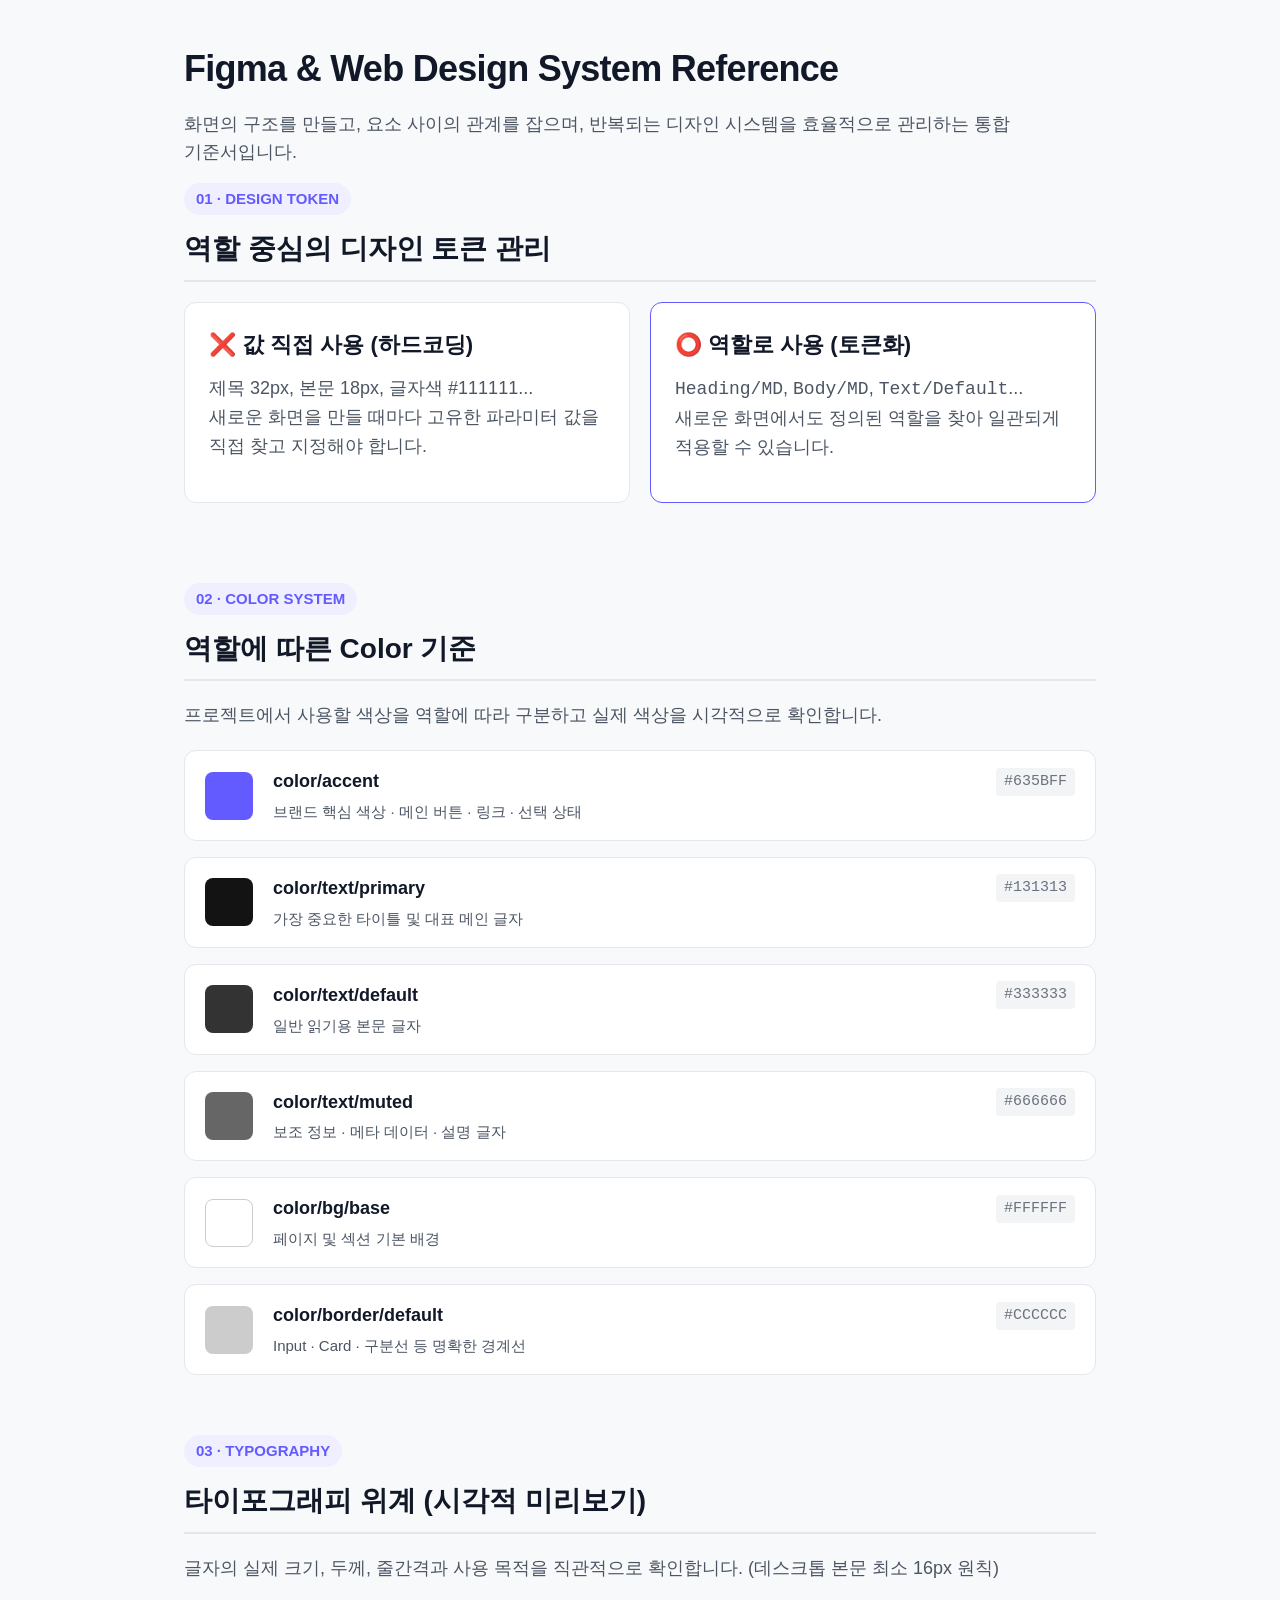
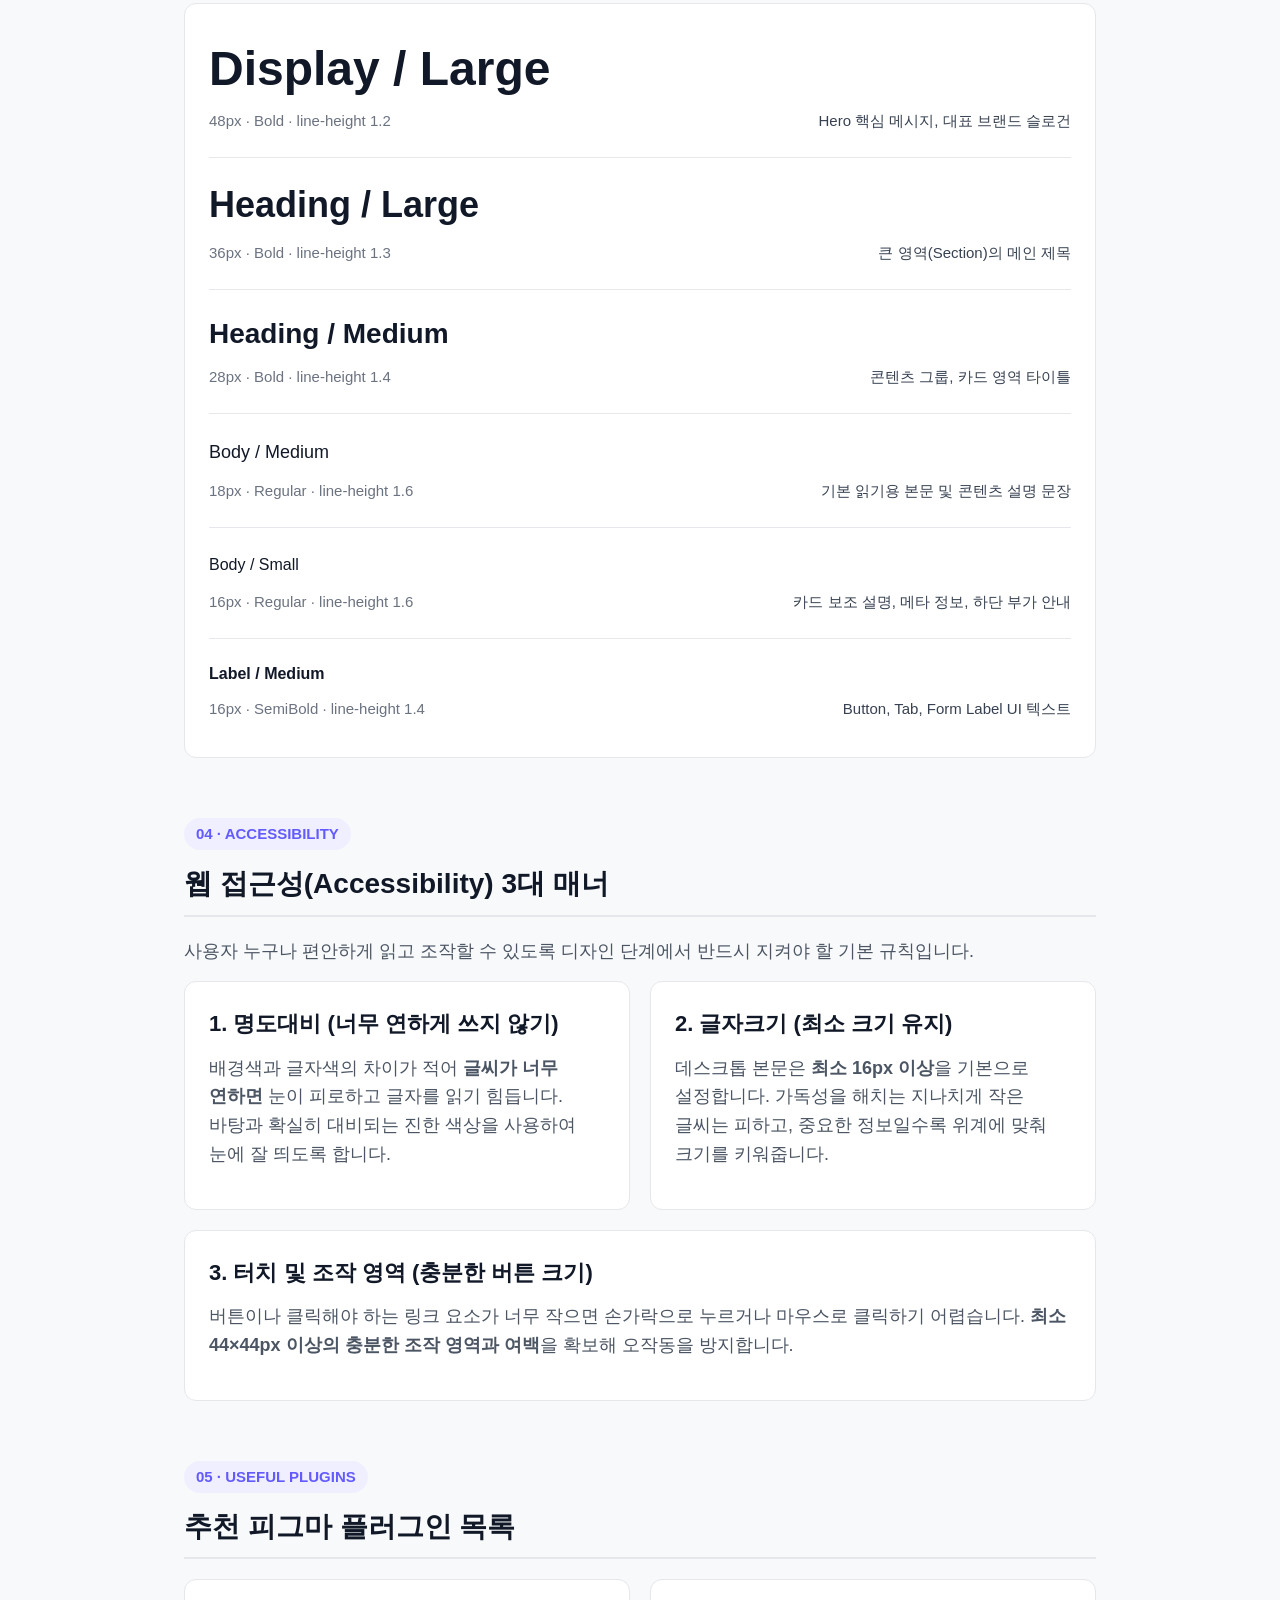
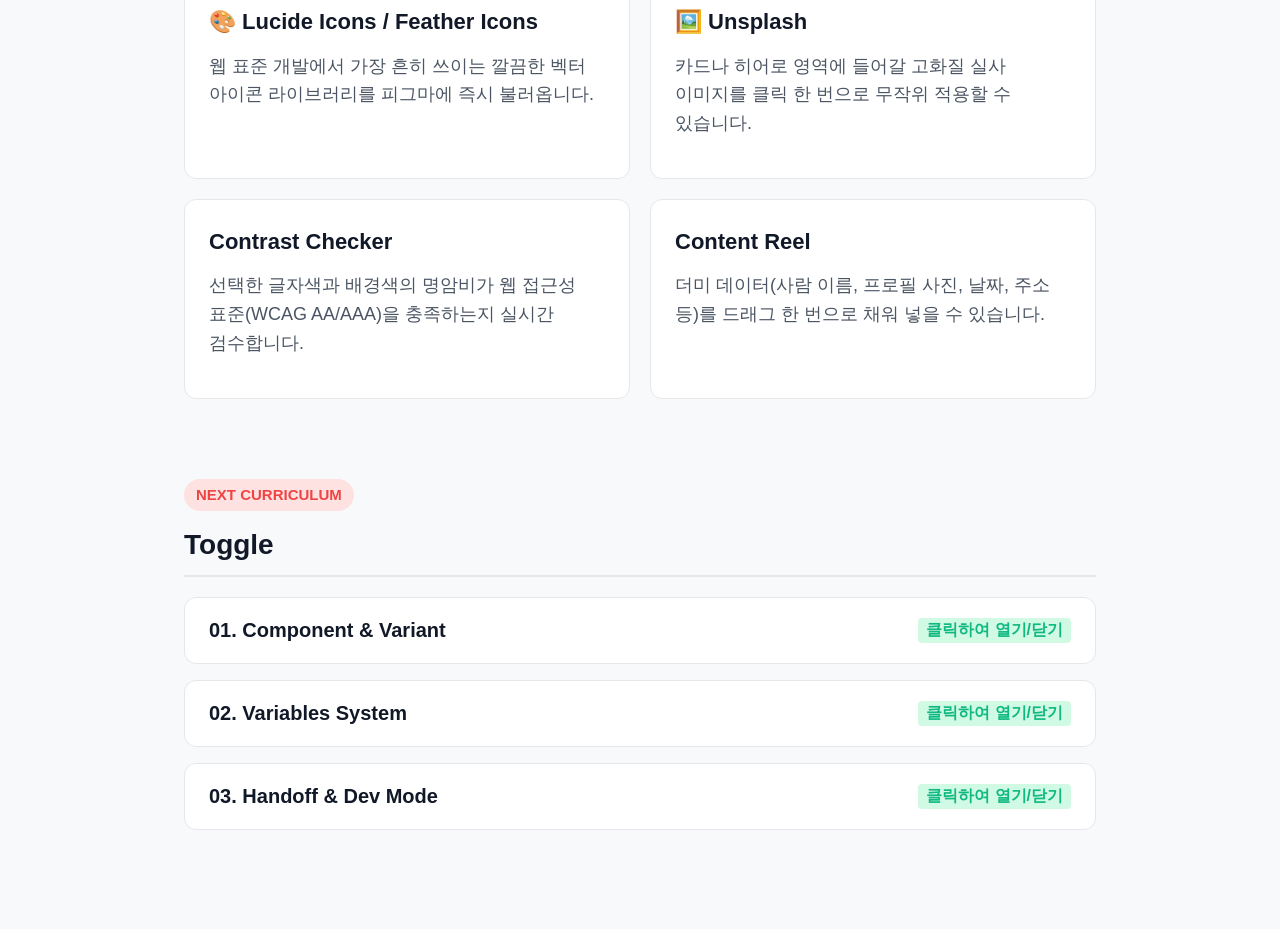
==== intro.html @ 71f7a75f "가이드 개편" ====
<!DOCTYPE html>
<html lang="ko">
<head>
    <meta charset="UTF-8">
    <meta name="viewport" content="width=device-width, initial-scale=1.0">
    <title>피그마 & 웹 레이아웃 종합 레퍼런스 가이드</title>
    <style>
        :root {
            --bg-main: #f8f9fa;
            --bg-card: #ffffff;
            --text-primary: #111827;
            --text-secondary: #4b5563;
            --accent: #635bff;
            --accent-light: #f0efff;
            --border: #e5e7eb;
            --code-bg: #1e293b;
        }

        * { box-sizing: border-box; margin: 0; padding: 0; }
        body {
            font-family: -apple-system, BlinkMacSystemFont, "Segoe UI", Roboto, "Noto Sans KR", sans-serif;
            background-color: var(--bg-main);
            color: var(--text-primary);
            line-height: 1.6;
            font-size: 18px;
        }

        .container { max-width: 960px; margin: 0 auto; padding: 40px 24px; }
        
        /* Top Navigation Link Banner */
        .quick-link-banner {
            background-color: var(--accent);
            color: #ffffff;
            padding: 20px 24px;
            border-radius: 12px;
            display: flex;
            justify-content: space-between;
            align-items: center;
            margin-bottom: 40px;
            box-shadow: 0 4px 12px rgba(99, 91, 255, 0.2);
        }
        .quick-link-banner a {
            background: #ffffff;
            color: var(--accent);
            padding: 10px 20px;
            border-radius: 8px;
            text-decoration: none;
            font-weight: 700;
            font-size: 16px;
            transition: all 0.2s;
        }
        .quick-link-banner a:hover { opacity: 0.9; transform: translateY(-1px); }

        section { margin-bottom: 60px; }
        .badge {
            display: inline-block;
            padding: 4px 12px;
            background-color: var(--accent-light);
            color: var(--accent);
            font-weight: 700;
            font-size: 15px;
            border-radius: 999px;
            margin-bottom: 12px;
        }
        h1 { font-size: 36px; margin-bottom: 12px; letter-spacing: -0.02em; }
        h2 { font-size: 28px; margin-bottom: 20px; border-bottom: 2px solid var(--border); padding-bottom: 8px; }
        h3 { font-size: 22px; margin-bottom: 12px; }
        p { color: var(--text-secondary); margin-bottom: 16px; word-break: keep-all; }

        /* Tables & Cards */
        .card { background: var(--bg-card); padding: 24px; border-radius: 12px; border: 1px solid var(--border); margin-bottom: 20px; }
        .grid-2 { display: grid; grid-template-columns: 1fr 1fr; gap:0 20px; }
        
        table { width: 100%; border-collapse: collapse; margin: 16px 0; font-size: 16px; }
        th, td { padding: 12px 16px; text-align: left; border-bottom: 1px solid var(--border); }
        th { background-color: var(--bg-main); font-weight: 700; }

        /* Hidden / Toggle Section (Accordion) */
        .hidden-section {
            background: var(--bg-card);
            border: 1px solid var(--border);
            border-radius: 12px;
            margin-bottom: 16px;
            overflow: hidden;
        }
        .toggle-btn {
            width: 100%;
            padding: 20px 24px;
            background: none;
            border: none;
            text-align: left;
            font-size: 20px;
            font-weight: 700;
            color: var(--text-primary);
            cursor: pointer;
            display: flex;
            justify-content: space-between;
            align-items: center;
        }
        .toggle-btn:hover { background-color: var(--bg-main); }
        .toggle-content {
            padding: 24px;
            border-top: 1px solid var(--border);
            display: none; /* 기본 숨김 */
        }
        .toggle-content.active { display: block; }
        .lock-icon { font-size: 16px; color: #ef4444; background: #fee2e2; padding: 2px 8px; border-radius: 4px; }
        .unlock-icon { font-size: 16px; color: #10b981; background: #d1fae5; padding: 2px 8px; border-radius: 4px; }

        /* Color Preview Style */
.color-preview-list {
    display: flex;
    flex-direction: column;
    gap: 16px;
    margin-top: 20px;
}
.color-item {
    display: flex;
    align-items: center;
    gap: 20px;
    padding: 16px 20px;
    background: #ffffff;
    border: 1px solid #e5e7eb;
    border-radius: 12px;
}
.color-chip {
    width: 48px;
    height: 48px;
    border-radius: 8px;
    flex-shrink: 0;
}
.color-info {
    flex-grow: 1;
}
.color-header {
    display: flex;
    justify-content: space-between;
    align-items: center;
    margin-bottom: 4px;
}
.color-name {
    font-size: 18px;
    font-weight: 700;
    color: #111827;
}
.color-hex {
    font-family: monospace;
    font-size: 15px;
    color: #6b7280;
    background: #f3f4f6;
    padding: 2px 8px;
    border-radius: 4px;
}
.color-desc {
    font-size: 15px;
    color: #4b5563;
}

/* Typography Preview Style (첨부 이미지 레이아웃 반영) */
.typo-preview-list {
    display: flex;
    flex-direction: column;
    margin-top: 20px;
    background: #ffffff;
    border: 1px solid #e5e7eb;
    border-radius: 12px;
    padding: 12px 24px;
}
.typo-item {
    padding: 24px 0;
    border-bottom: 1px solid #e5e7eb;
}
.typo-item:last-child {
    border-bottom: none;
}
.typo-preview-text {
    color: #111827;
    margin-bottom: 12px;
    word-break: keep-all;
}
.typo-meta {
    display: flex;
    justify-content: space-between;
    align-items: center;
    font-size: 15px;
}
.typo-spec {
    color: #6b7280;
    font-weight: 500;
}
.typo-use {
    color: #374151;
    font-weight: 500;
}

@media (max-width: 640px) {
    .typo-meta {
        flex-direction: column;
        align-items: flex-start;
        gap: 4px;
    }
}

        /* Responsive */
        @media (max-width: 768px) {
            .grid-2 { grid-template-columns: 1fr; }
            .quick-link-banner { flex-direction: column; gap: 16px; text-align: center; }
        }
    </style>
</head>
<body>

    <div class="container">
        
        <!-- TOP QUICK LINK -->
        <!-- <div class="quick-link-banner">
            <div>
                <h3 style="color: #fff; margin-bottom: 4px;">🚀 실습 따라하기 페이지로 이동</h3>
                <p style="color: #e0e7ff; margin-bottom: 0; font-size: 16px;">1440px 그리드 세팅부터 헤더/푸터 따라하기 가이드</p>
            </div>
            <a href="guide-step1.html">실습 가이드 열기 ➔</a>
        </div> -->

        <h1>Figma & Web Design System Reference</h1>
        <p>화면의 구조를 만들고, 요소 사이의 관계를 잡으며, 반복되는 디자인 시스템을 효율적으로 관리하는 통합 기준서입니다.</p>

        <!-- SECTION 01: DESIGN TOKEN -->
        <section>
            <span class="badge">01 · DESIGN TOKEN</span>
            <h2>역할 중심의 디자인 토큰 관리</h2>
            <div class="grid-2">
                <div class="card">
                    <h3>❌ 값 직접 사용 (하드코딩)</h3>
                    <p>제목 32px, 본문 18px, 글자색 #111111...<br>새로운 화면을 만들 때마다 고유한 파라미터 값을 직접 찾고 지정해야 합니다.</p>
                </div>
                <div class="card" style="border-color: var(--accent);">
                    <h3>⭕ 역할로 사용 (토큰화)</h3>
                    <p><code>Heading/MD</code>, <code>Body/MD</code>, <code>Text/Default</code>...<br>새로운 화면에서도 정의된 역할을 찾아 일관되게 적용할 수 있습니다.</p>
                </div>
            </div>
        </section>

        <!-- SECTION 02: COLOR SYSTEM -->
        <section>
            <span class="badge">02 · COLOR SYSTEM</span>
            <h2>역할에 따른 Color 기준</h2>
            <p>프로젝트에서 사용할 색상을 역할에 따라 구분하고 실제 색상을 시각적으로 확인합니다.</p>

            <div class="color-preview-list">
                <!-- Color Item 1 -->
                <div class="color-item">
                    <div class="color-chip" style="background-color: #635BFF;"></div>
                    <div class="color-info">
                        <div class="color-header">
                            <span class="color-name">color/accent</span>
                            <span class="color-hex">#635BFF</span>
                        </div>
                        <div class="color-desc">브랜드 핵심 색상 · 메인 버튼 · 링크 · 선택 상태</div>
                    </div>
                </div>

                <!-- Color Item 2 -->
                <div class="color-item">
                    <div class="color-chip" style="background-color: #131313;"></div>
                    <div class="color-info">
                        <div class="color-header">
                            <span class="color-name">color/text/primary</span>
                            <span class="color-hex">#131313</span>
                        </div>
                        <div class="color-desc">가장 중요한 타이틀 및 대표 메인 글자</div>
                    </div>
                </div>

                <!-- Color Item 3 -->
                <div class="color-item">
                    <div class="color-chip" style="background-color: #333333;"></div>
                    <div class="color-info">
                        <div class="color-header">
                            <span class="color-name">color/text/default</span>
                            <span class="color-hex">#333333</span>
                        </div>
                        <div class="color-desc">일반 읽기용 본문 글자</div>
                    </div>
                </div>

                <!-- Color Item 4 -->
                <div class="color-item">
                    <div class="color-chip" style="background-color: #666666;"></div>
                    <div class="color-info">
                        <div class="color-header">
                            <span class="color-name">color/text/muted</span>
                            <span class="color-hex">#666666</span>
                        </div>
                        <div class="color-desc">보조 정보 · 메타 데이터 · 설명 글자</div>
                    </div>
                </div>

                <!-- Color Item 5 -->
                <div class="color-item">
                    <div class="color-chip" style="background-color: #FFFFFF; border: 1px solid #CCCCCC;"></div>
                    <div class="color-info">
                        <div class="color-header">
                            <span class="color-name">color/bg/base</span>
                            <span class="color-hex">#FFFFFF</span>
                        </div>
                        <div class="color-desc">페이지 및 섹션 기본 배경</div>
                    </div>
                </div>

                <!-- Color Item 6 -->
                <div class="color-item">
                    <div class="color-chip" style="background-color: #CCCCCC;"></div>
                    <div class="color-info">
                        <div class="color-header">
                            <span class="color-name">color/border/default</span>
                            <span class="color-hex">#CCCCCC</span>
                        </div>
                        <div class="color-desc">Input · Card · 구분선 등 명확한 경계선</div>
                    </div>
                </div>
            </div>
        </section>

        <!-- SECTION 03: TYPOGRAPHY -->
        <section>
            <span class="badge">03 · TYPOGRAPHY</span>
            <h2>타이포그래피 위계 (시각적 미리보기)</h2>
            <p>글자의 실제 크기, 두께, 줄간격과 사용 목적을 직관적으로 확인합니다. (데스크톱 본문 최소 16px 원칙)</p>

            <div class="typo-preview-list">
                <!-- Typo Item 1 -->
                <div class="typo-item">
                    <div class="typo-preview-text" style="font-size: 48px; font-weight: 700; line-height: 1.2;">Display / Large</div>
                    <div class="typo-meta">
                        <span class="typo-spec">48px · Bold · line-height 1.2</span>
                        <span class="typo-use">Hero 핵심 메시지, 대표 브랜드 슬로건</span>
                    </div>
                </div>

                <!-- Typo Item 2 -->
                <div class="typo-item">
                    <div class="typo-preview-text" style="font-size: 36px; font-weight: 700; line-height: 1.3;">Heading / Large</div>
                    <div class="typo-meta">
                        <span class="typo-spec">36px · Bold · line-height 1.3</span>
                        <span class="typo-use">큰 영역(Section)의 메인 제목</span>
                    </div>
                </div>

                <!-- Typo Item 3 -->
                <div class="typo-item">
                    <div class="typo-preview-text" style="font-size: 28px; font-weight: 700; line-height: 1.4;">Heading / Medium</div>
                    <div class="typo-meta">
                        <span class="typo-spec">28px · Bold · line-height 1.4</span>
                        <span class="typo-use">콘텐츠 그룹, 카드 영역 타이틀</span>
                    </div>
                </div>

                <!-- Typo Item 4 -->
                <div class="typo-item">
                    <div class="typo-preview-text" style="font-size: 18px; font-weight: 400; line-height: 1.6;">Body / Medium</div>
                    <div class="typo-meta">
                        <span class="typo-spec">18px · Regular · line-height 1.6</span>
                        <span class="typo-use">기본 읽기용 본문 및 콘텐츠 설명 문장</span>
                    </div>
                </div>

                <!-- Typo Item 5 -->
                <div class="typo-item">
                    <div class="typo-preview-text" style="font-size: 16px; font-weight: 400; line-height: 1.6;">Body / Small</div>
                    <div class="typo-meta">
                        <span class="typo-spec">16px · Regular · line-height 1.6</span>
                        <span class="typo-use">카드 보조 설명, 메타 정보, 하단 부가 안내</span>
                    </div>
                </div>

                <!-- Typo Item 6 -->
                <div class="typo-item">
                    <div class="typo-preview-text" style="font-size: 16px; font-weight: 600; line-height: 1.4;">Label / Medium</div>
                    <div class="typo-meta">
                        <span class="typo-spec">16px · SemiBold · line-height 1.4</span>
                        <span class="typo-use">Button, Tab, Form Label UI 텍스트</span>
                    </div>
                </div>
            </div>
        </section>

        <!-- SECTION 04: ACCESSIBILITY -->
        <section>
            <span class="badge">04 · ACCESSIBILITY</span>
            <h2>웹 접근성(Accessibility) 3대 매너</h2>
            <p>사용자 누구나 편안하게 읽고 조작할 수 있도록 디자인 단계에서 반드시 지켜야 할 기본 규칙입니다.</p>
            
            <div class="grid-2">
                <div class="card">
                    <h3>1. 명도대비 (너무 연하게 쓰지 않기)</h3>
                    <p>배경색과 글자색의 차이가 적어 <strong>글씨가 너무 연하면</strong> 눈이 피로하고 글자를 읽기 힘듭니다. 바탕과 확실히 대비되는 진한 색상을 사용하여 눈에 잘 띄도록 합니다.</p>
                </div>
                <div class="card">
                    <h3>2. 글자크기 (최소 크기 유지)</h3>
                    <p>데스크톱 본문은 <strong>최소 16px 이상</strong>을 기본으로 설정합니다. 가독성을 해치는 지나치게 작은 글씨는 피하고, 중요한 정보일수록 위계에 맞춰 크기를 키워줍니다.</p>
                </div>
            </div>

            <div class="card">
                <h3>3. 터치 및 조작 영역 (충분한 버튼 크기)</h3>
                <p>버튼이나 클릭해야 하는 링크 요소가 너무 작으면 손가락으로 누르거나 마우스로 클릭하기 어렵습니다. <strong>최소 44×44px 이상의 충분한 조작 영역과 여백</strong>을 확보해 오작동을 방지합니다.</p>
            </div>
        </section>

        <!-- SECTION 05: RECOMMENDED PLUGINS -->
        <section>
            <span class="badge">05 · USEFUL PLUGINS</span>
            <h2>추천 피그마 플러그인 목록</h2>
            <div class="grid-2">
                <div class="card">
                    <h3>🎨 Lucide Icons / Feather Icons</h3>
                    <p>웹 표준 개발에서 가장 흔히 쓰이는 깔끔한 벡터 아이콘 라이브러리를 피그마에 즉시 불러옵니다.</p>
                </div>
                <div class="card">
                    <h3>🖼️ Unsplash</h3>
                    <p>카드나 히어로 영역에 들어갈 고화질 실사 이미지를 클릭 한 번으로 무작위 적용할 수 있습니다.</p>
                </div>
                <div class="card">
                    <h3>Contrast Checker</h3>
                    <p>선택한 글자색과 배경색의 명암비가 웹 접근성 표준(WCAG AA/AAA)을 충족하는지 실시간 검수합니다.</p>
                </div>
                <div class="card">
                    <h3>Content Reel</h3>
                    <p>더미 데이터(사람 이름, 프로필 사진, 날짜, 주소 등)를 드래그 한 번으로 채워 넣을 수 있습니다.</p>
                </div>
            </div>
        </section>

        <!-- SECTION 06: ADVANCED (HIDDEN ACCORDION) -->
        <section>
            <span class="badge" style="background-color: #fee2e2; color: #ef4444;">NEXT CURRICULUM</span>
            <h2>Toggle</h2>
            <!-- <p></p> -->

            <!-- HIDDEN ITEM 1 -->
            <div class="hidden-section">
                <button class="toggle-btn" onclick="toggleAccordion('content1', this)">
                    <span>01. Component & Variant</span>
                    <span class="unlock-icon">클릭하여 열기/닫기</span>
                </button>
                <div id="content1" class="toggle-content">
                    <h3>반복 UI의 컴포넌트화와 상태 관리</h3>
                    <p>• <strong>Main Component (❖):</strong> 디자인의 원본을 만들어두고 변경 사항을 한 번에 업데이트합니다.</p>
                    <p>• <strong>Variants:</strong> Hover, Active, Disabled 등 버튼이나 입력창의 상태별 디자인을 한 그룹으로 묶어 관리합니다.</p>
                </div>
            </div>

            <!-- HIDDEN ITEM 2 -->
            <div class="hidden-section">
                <button class="toggle-btn" onclick="toggleAccordion('content2', this)">
                    <span>02. Variables System</span>
                    <span class="unlock-icon">클릭하여 열기/닫기</span>
                </button>
                <div id="content2" class="toggle-content">
                    <h3>피그마 Variable 시스템을 활용한 토큰 구축</h3>
                    <p>• <strong>시스템 분리 원칙:</strong> 폰트 스타일(Text Style)은 피그마의 기본 Text Style 시스템을 사용하고, Color, Spacing, Radius 등은 <strong>Variable</strong>로 구축합니다.</p>
                    <p>• <strong>Color Variable:</strong> 역할 기반 토큰(예: <code>color/accent</code>, <code>color/text/primary</code>)을 변수로 생성하여 일관되게 적용합니다.</p>
                    <p>• <strong>Spacing & Radius Variable:</strong> 4px/8px 단위의 여백 수치와 컴포넌트 라운드 값을 변수로 관리하여 디자인의 규칙성을 유지합니다.</p>
                </div>
            </div>

            <!-- HIDDEN ITEM 3 -->
            <div class="hidden-section">
                <button class="toggle-btn" onclick="toggleAccordion('content3', this)">
                    <span>03. Handoff & Dev Mode</span>
                    <span class="unlock-icon">클릭하여 열기/닫기</span>
                </button>
                <div id="content3" class="toggle-content">
                    <h3>개발자 전달을 위한 최종 가이드</h3>
<p>• <strong>컴포넌트 정리:</strong> 반복·재사용되는 UI는 Component로 정리하고, Variant/Properties를 일관되게 구성합니다. 단순히 화면에 보이는 개수만큼 컴포넌트를 만들지 않습니다.</p>
<p>• <strong>자산 정리:</strong> 로고·아이콘·이미지 등 개발에 사용되는 자산은 의미 있는 이름과 적절한 형식(SVG, PNG 등)으로 정리하고, 동일 자산을 중복 생성하지 않습니다.</p>
<p>• <strong>레이어 정돈:</strong> 의미 없는 <code>Frame 123</code> 대신 <code>Header</code>, <code>Header Content</code>, <code>Header Actions</code>, <code>Footer Navigation</code>과 같이 콘텐츠 역할과 레이아웃 관계가 드러나는 이름으로 정돈합니다.</p>
<p>• <strong>Dev Mode 활용:</strong> CSS로 구현되는 레이아웃, 크기, 간격, 색상, 타이포그래피 등의 값이 의도대로 전달되는지 최종 검수합니다.</p>
                </div>
            </div>
        </section>

    </div>

    <script>
        // 히든 아코디언 토글 JS
        function toggleAccordion(id, btn) {
            const content = document.getElementById(id);
            content.classList.toggle('active');
        }
    </script>
</body>
</html>
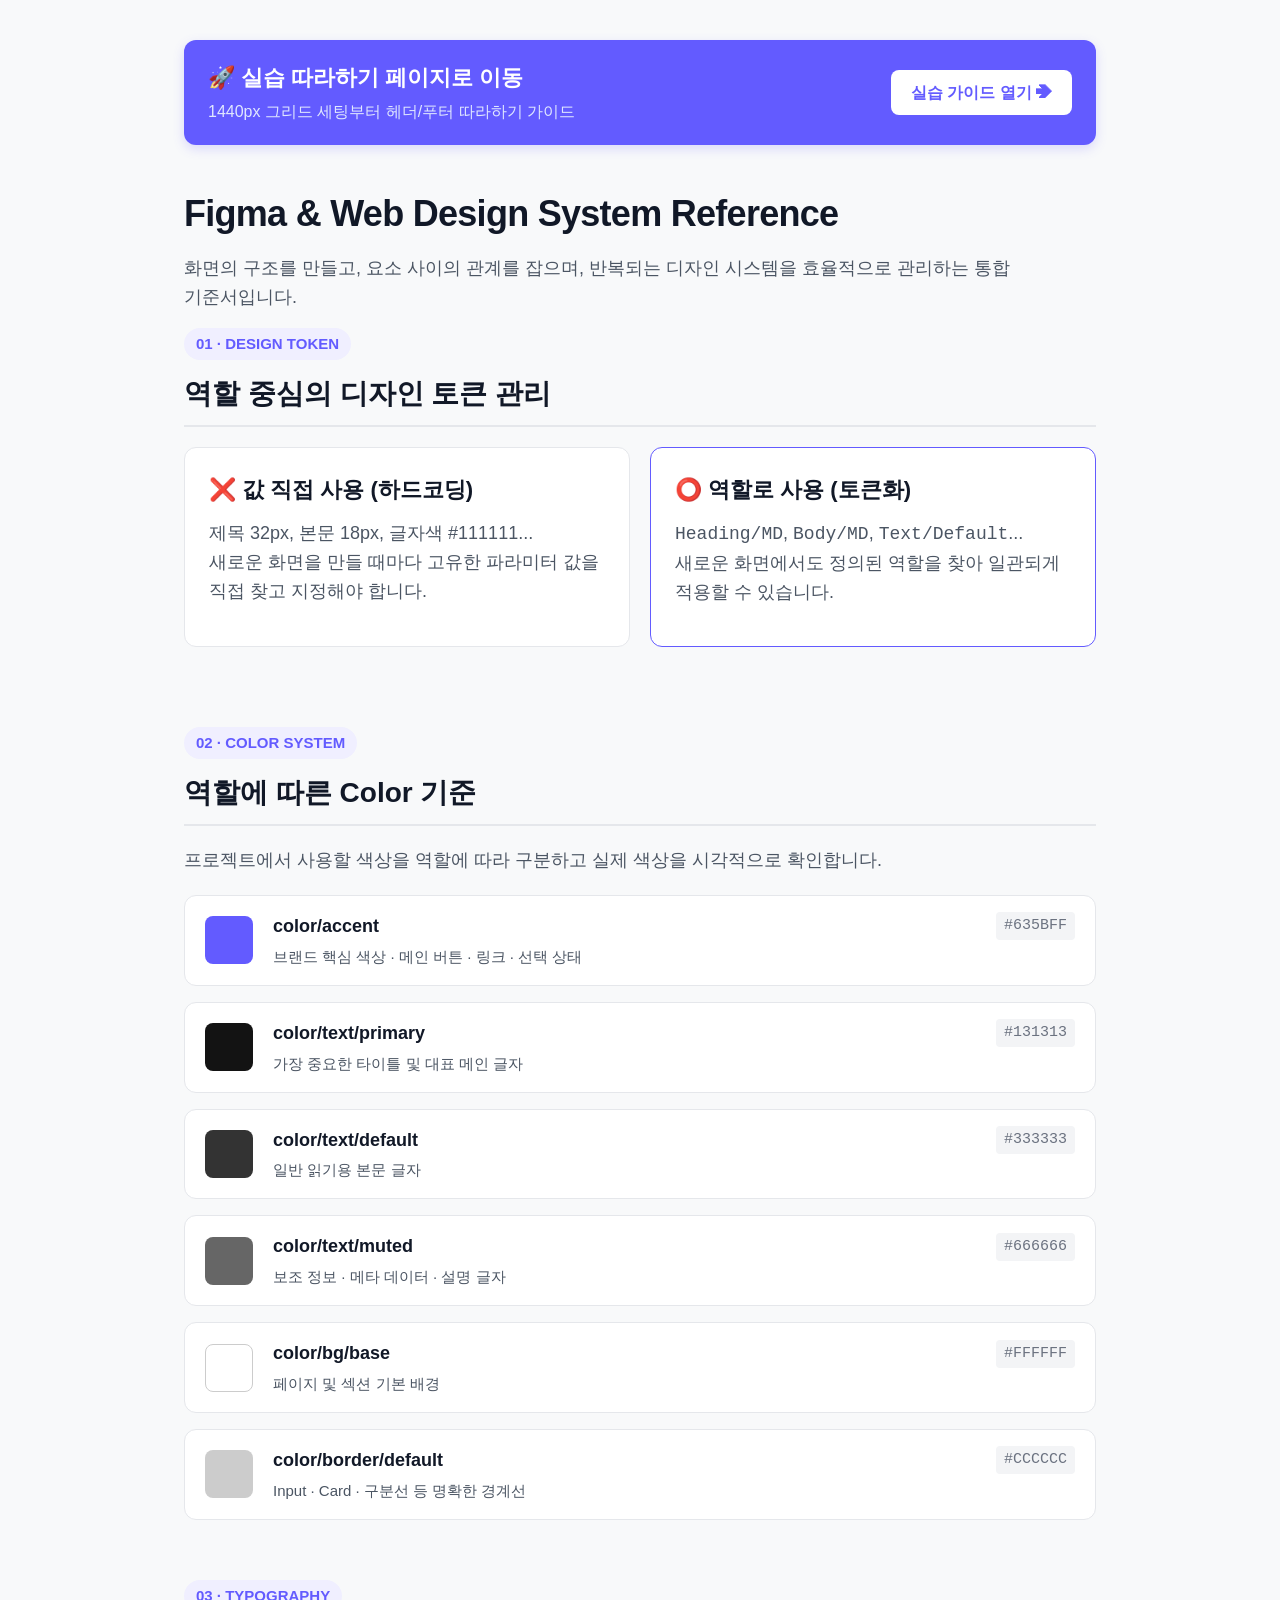
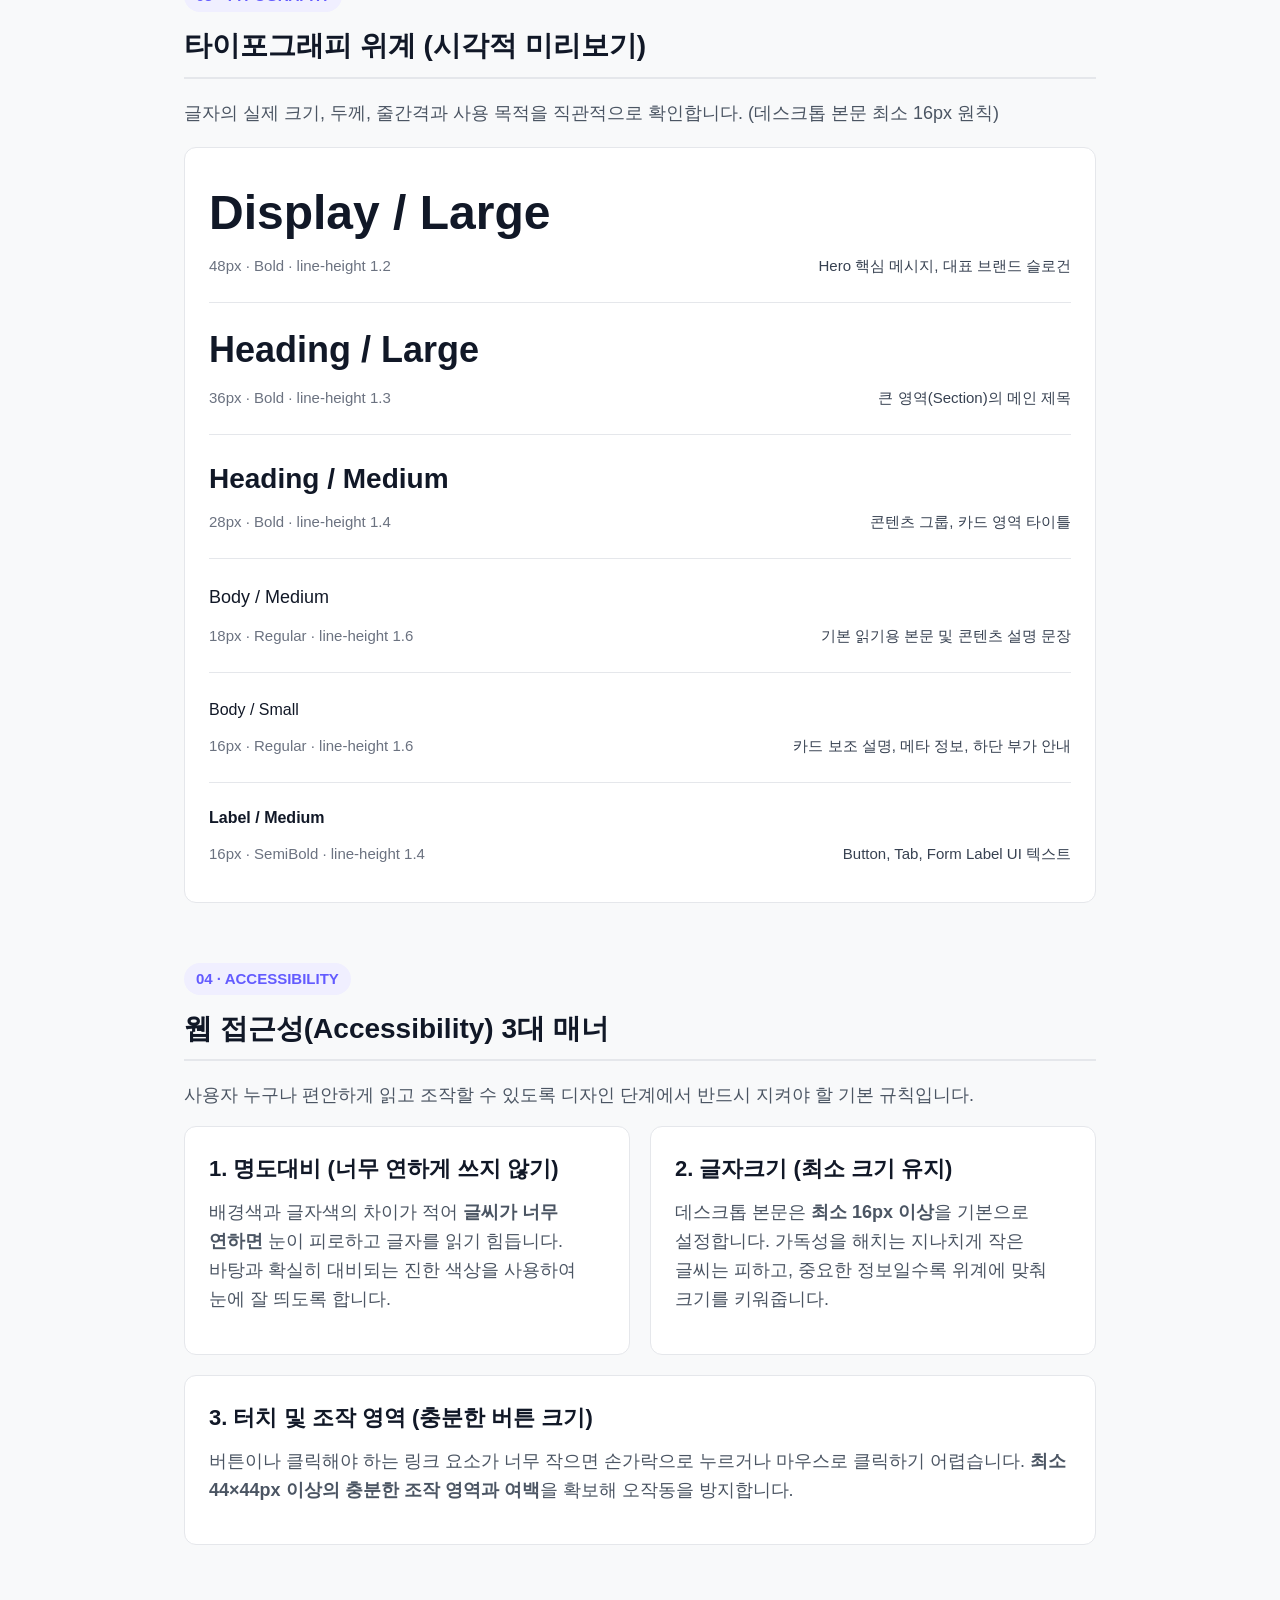
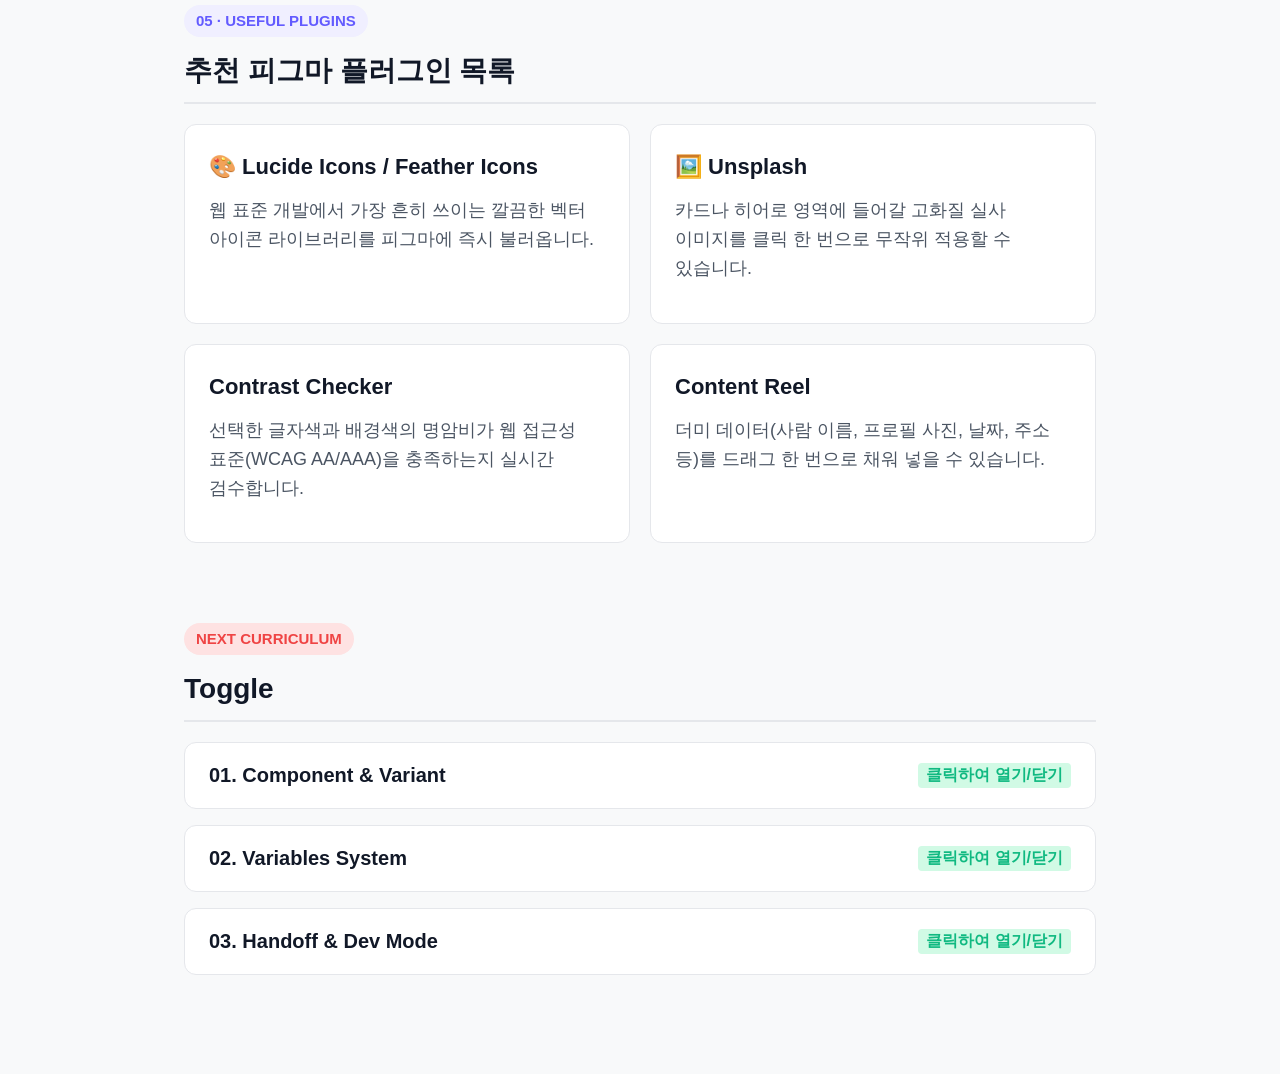
==== commit e08652f9: "add AL guide link" ====
--- a/intro.html
+++ b/intro.html
@@ -213,13 +213,13 @@
     <div class="container">
         
         <!-- TOP QUICK LINK -->
-        <!-- <div class="quick-link-banner">
+        <div class="quick-link-banner">
             <div>
                 <h3 style="color: #fff; margin-bottom: 4px;">🚀 실습 따라하기 페이지로 이동</h3>
                 <p style="color: #e0e7ff; margin-bottom: 0; font-size: 16px;">1440px 그리드 세팅부터 헤더/푸터 따라하기 가이드</p>
             </div>
-            <a href="guide-step1.html">실습 가이드 열기 ➔</a>
-        </div> -->
+            <a href="index.html">실습 가이드 열기 ➔</a>
+        </div>
 
         <h1>Figma & Web Design System Reference</h1>
         <p>화면의 구조를 만들고, 요소 사이의 관계를 잡으며, 반복되는 디자인 시스템을 효율적으로 관리하는 통합 기준서입니다.</p>
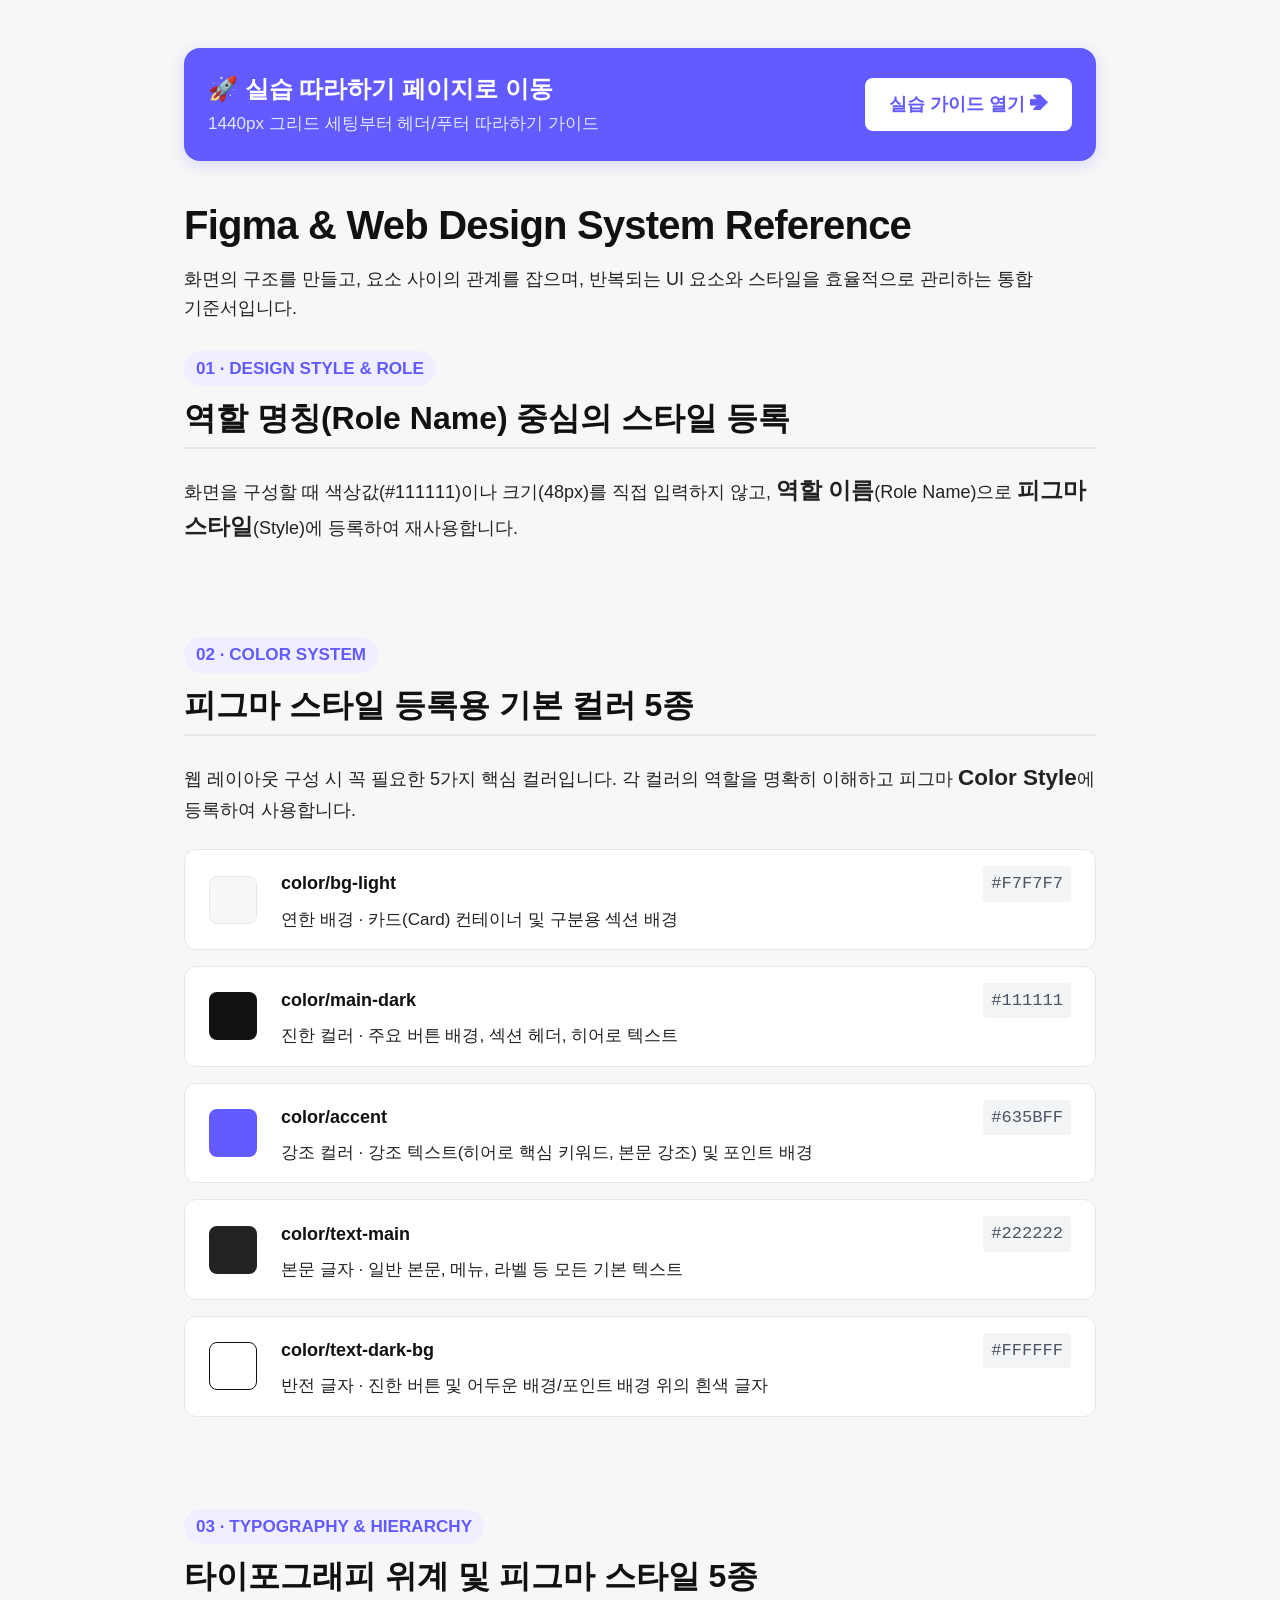
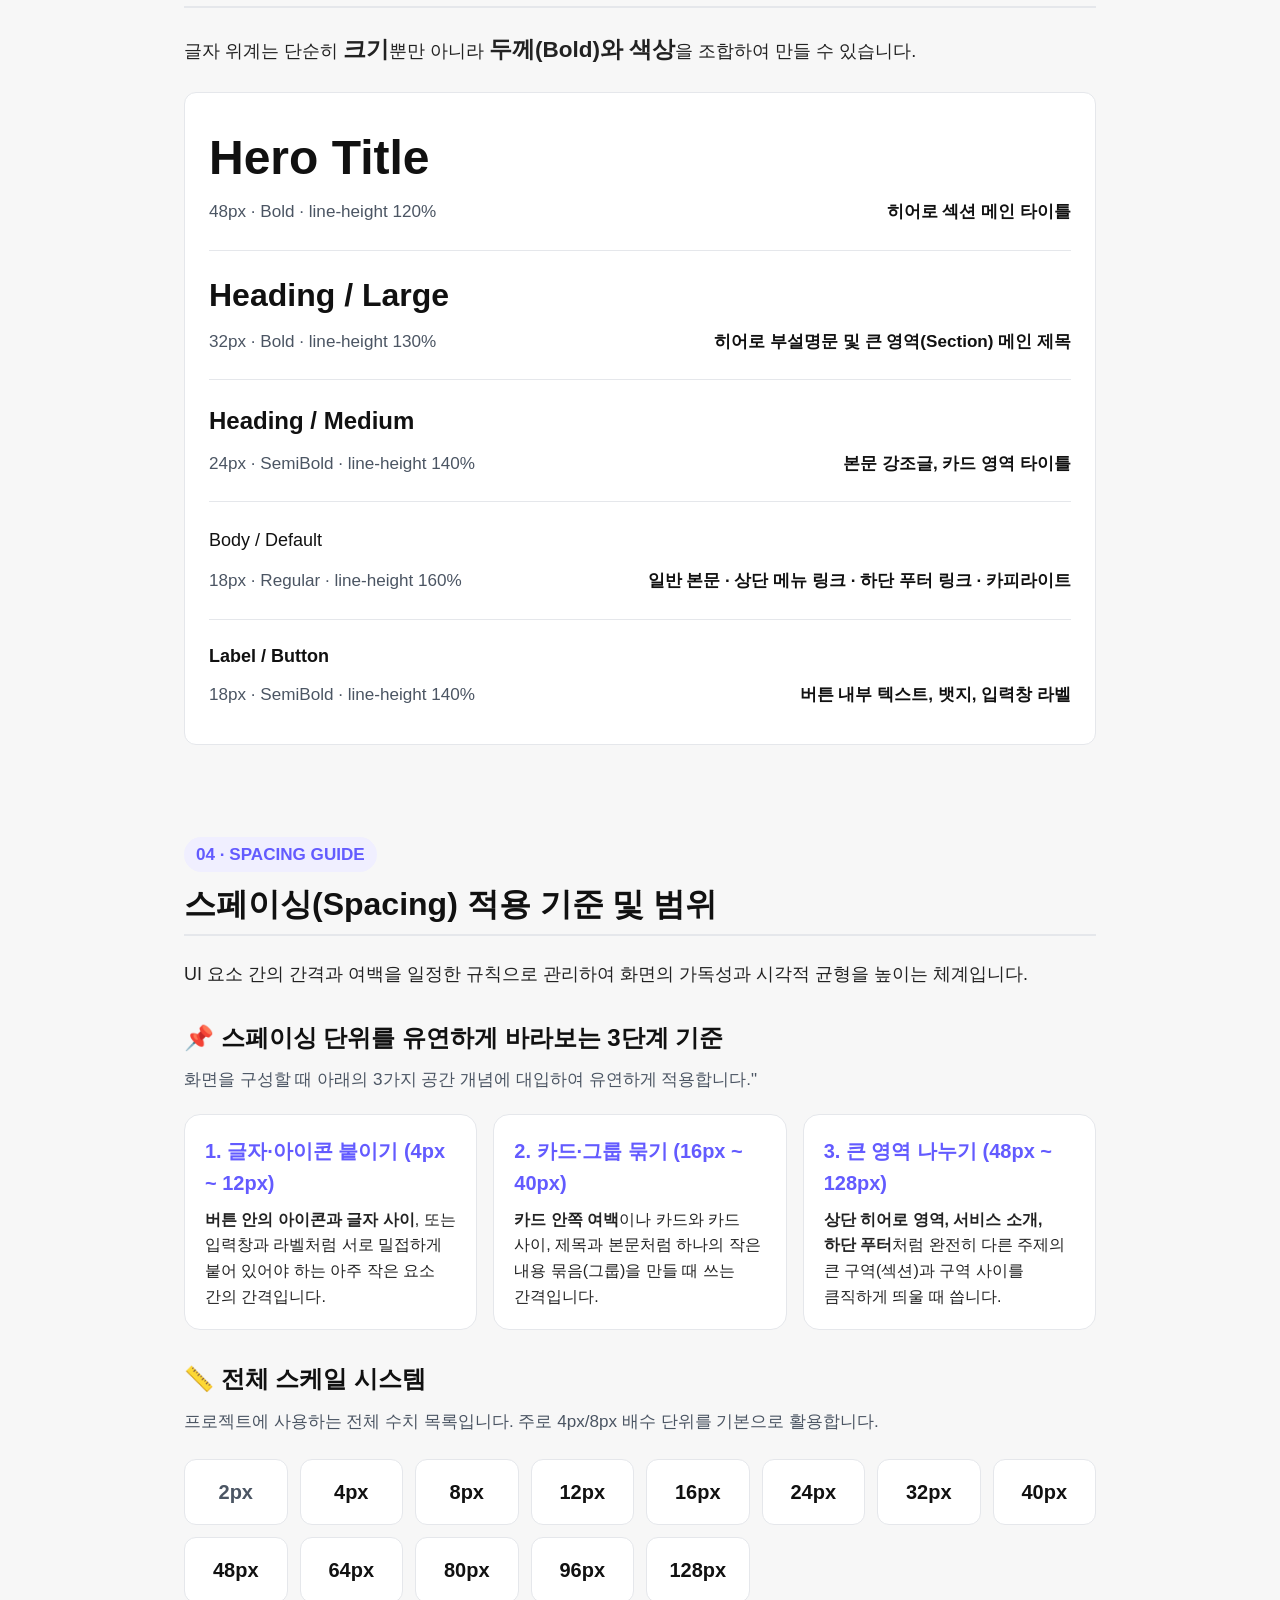
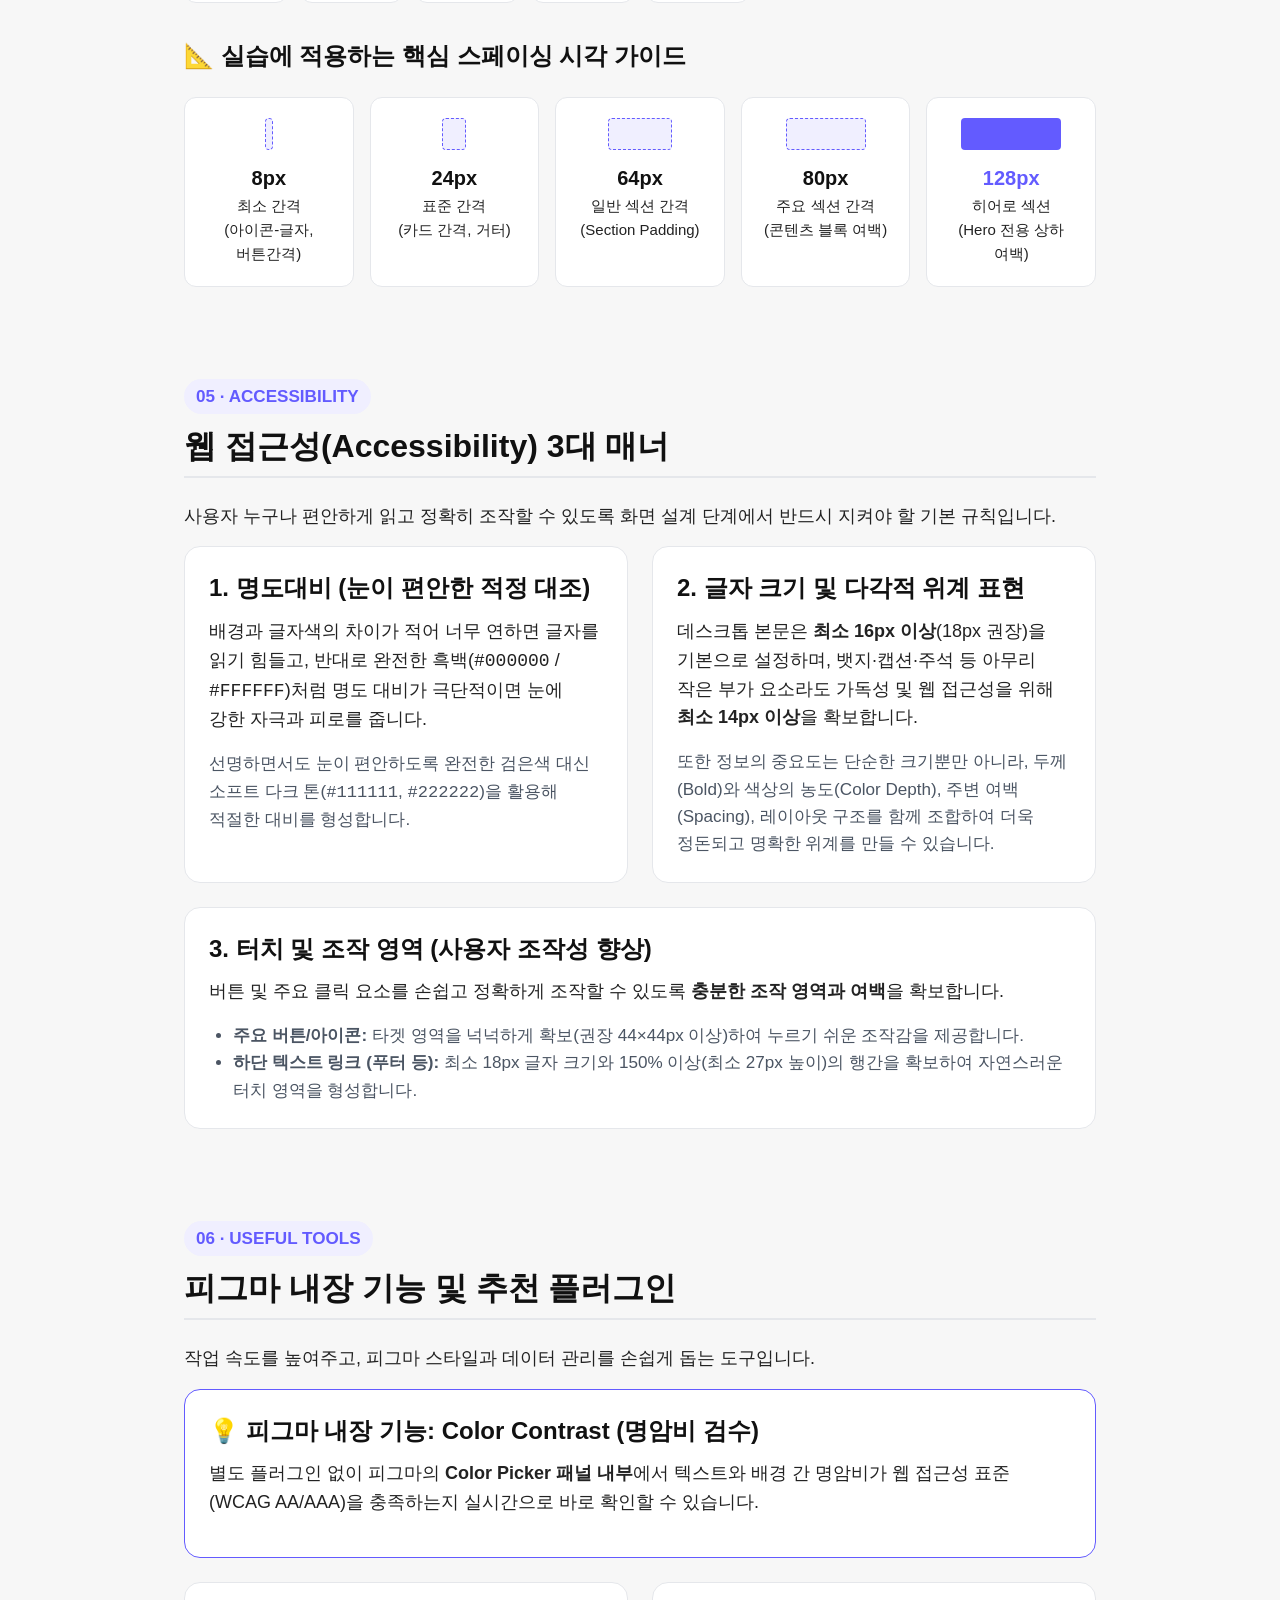
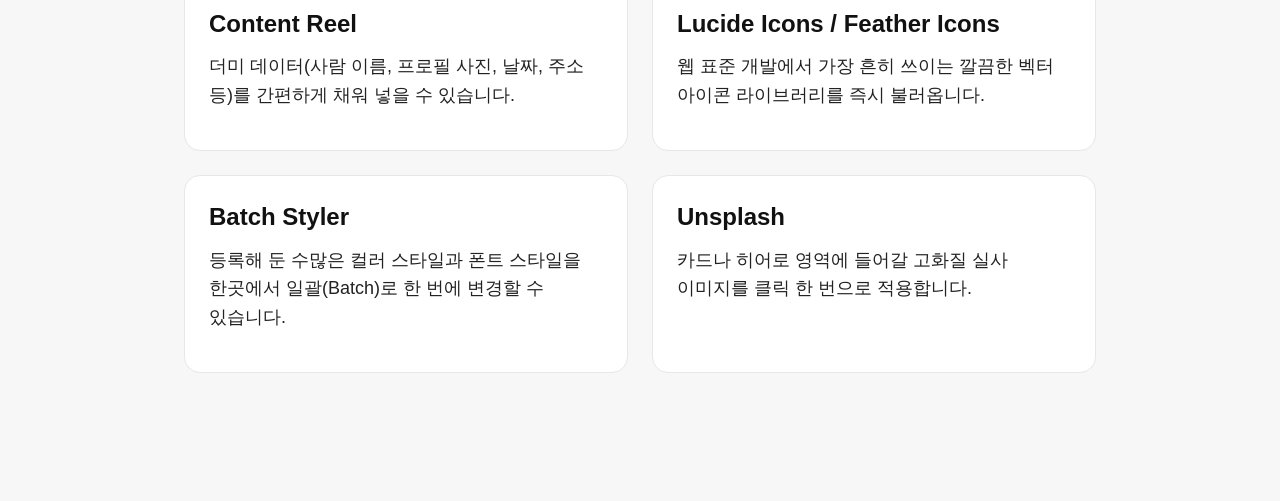
==== commit e301d1d8: "update 0911" ====
--- a/intro.html
+++ b/intro.html
@@ -6,10 +6,11 @@
     <title>피그마 & 웹 레이아웃 종합 레퍼런스 가이드</title>
     <style>
         :root {
-            --bg-main: #f8f9fa;
+            --bg-main: #f7f7f7;
             --bg-card: #ffffff;
-            --text-primary: #111827;
-            --text-secondary: #4b5563;
+            --text-primary: #111111;
+            --text-secondary: #222222;
+            --text-muted: #4b5563;
             --accent: #635bff;
             --accent-light: #f0efff;
             --border: #e5e7eb;
@@ -17,65 +18,81 @@
         }
 
         * { box-sizing: border-box; margin: 0; padding: 0; }
+        
         body {
             font-family: -apple-system, BlinkMacSystemFont, "Segoe UI", Roboto, "Noto Sans KR", sans-serif;
             background-color: var(--bg-main);
             color: var(--text-primary);
             line-height: 1.6;
-            font-size: 18px;
-        }
-
-        .container { max-width: 960px; margin: 0 auto; padding: 40px 24px; }
+            font-size: 18px; /* 기준 폰트 크기 18px */
+        }
+        *[hidden]{display: none!important;}
+
+        /* Container: Padding 48px(Top/Bottom), 24px(Left/Right) - 8px 배수 */
+        .container { 
+            max-width: 960px; 
+            margin: 0 auto; 
+            padding: 48px 24px; 
+        }
         
-        /* Top Navigation Link Banner */
+        /* Quick Link Banner: Margin 40px, Padding 24px - 8px 배수 */
         .quick-link-banner {
             background-color: var(--accent);
             color: #ffffff;
-            padding: 20px 24px;
-            border-radius: 12px;
+            padding: 24px;
+            border-radius: 16px;
             display: flex;
             justify-content: space-between;
             align-items: center;
             margin-bottom: 40px;
-            box-shadow: 0 4px 12px rgba(99, 91, 255, 0.2);
+            box-shadow: 0 4px 16px rgba(99, 91, 255, 0.2);
         }
         .quick-link-banner a {
             background: #ffffff;
             color: var(--accent);
-            padding: 10px 20px;
+            padding: 12px 24px;
             border-radius: 8px;
             text-decoration: none;
             font-weight: 700;
-            font-size: 16px;
+            font-size: 18px;
             transition: all 0.2s;
         }
         .quick-link-banner a:hover { opacity: 0.9; transform: translateY(-1px); }
 
-        section { margin-bottom: 60px; }
+        section { margin-bottom: 80px; }
+
         .badge {
             display: inline-block;
             padding: 4px 12px;
             background-color: var(--accent-light);
             color: var(--accent);
             font-weight: 700;
-            font-size: 15px;
+            font-size: .95em;
             border-radius: 999px;
+            margin-top: 12px;
             margin-bottom: 12px;
         }
-        h1 { font-size: 36px; margin-bottom: 12px; letter-spacing: -0.02em; }
-        h2 { font-size: 28px; margin-bottom: 20px; border-bottom: 2px solid var(--border); padding-bottom: 8px; }
-        h3 { font-size: 22px; margin-bottom: 12px; }
-        p { color: var(--text-secondary); margin-bottom: 16px; word-break: keep-all; }
-
-        /* Tables & Cards */
-        .card { background: var(--bg-card); padding: 24px; border-radius: 12px; border: 1px solid var(--border); margin-bottom: 20px; }
-        .grid-2 { display: grid; grid-template-columns: 1fr 1fr; gap:0 20px; }
+
+        /* Typography Hierarchy (8px/4px 기반) */
+        h1 { font-size: 40px; margin-bottom: 16px; letter-spacing: -0.02em; line-height: 1.2; }
+        h2 { font-size: 32px; margin-bottom: 24px; border-bottom: 2px solid var(--border); padding-bottom: 8px; line-height: 1.3; }
+        h3 { font-size: 24px; margin-bottom: 12px; line-height: 1.4; }
+        p { color: var(--text-secondary); margin-bottom: 16px; word-break: keep-all; font-size: 18px; }
+
+        /* Cards & Grids */
+        .card { 
+            background: var(--bg-card); 
+            padding: 24px; 
+            border-radius: 16px; 
+            border: 1px solid var(--border);
+        }
+        .grid-2 { display: grid; grid-template-columns: 1fr 1fr; gap: 24px; }
         
-        table { width: 100%; border-collapse: collapse; margin: 16px 0; font-size: 16px; }
+        table { width: 100%; border-collapse: collapse; margin: 16px 0; font-size: 18px; }
         th, td { padding: 12px 16px; text-align: left; border-bottom: 1px solid var(--border); }
         th { background-color: var(--bg-main); font-weight: 700; }
 
-        /* Hidden / Toggle Section (Accordion) */
+        /* Hidden Section / Accordion */
         .hidden-section {
             background: var(--bg-card);
             border: 1px solid var(--border);
@@ -85,7 +102,7 @@
         }
         .toggle-btn {
             width: 100%;
-            padding: 20px 24px;
+            padding: 24px;
             background: none;
             border: none;
             text-align: left;
@@ -101,108 +118,101 @@
         .toggle-content {
             padding: 24px;
             border-top: 1px solid var(--border);
-            display: none; /* 기본 숨김 */
+            display: none;
         }
         .toggle-content.active { display: block; }
-        .lock-icon { font-size: 16px; color: #ef4444; background: #fee2e2; padding: 2px 8px; border-radius: 4px; }
-        .unlock-icon { font-size: 16px; color: #10b981; background: #d1fae5; padding: 2px 8px; border-radius: 4px; }
+        .unlock-icon { font-size: .95em; color: #10b981; background: #d1fae5; padding: 4px 8px; border-radius: 4px; }
 
         /* Color Preview Style */
-.color-preview-list {
-    display: flex;
-    flex-direction: column;
-    gap: 16px;
-    margin-top: 20px;
-}
-.color-item {
-    display: flex;
-    align-items: center;
-    gap: 20px;
-    padding: 16px 20px;
-    background: #ffffff;
-    border: 1px solid #e5e7eb;
-    border-radius: 12px;
-}
-.color-chip {
-    width: 48px;
-    height: 48px;
-    border-radius: 8px;
-    flex-shrink: 0;
-}
-.color-info {
-    flex-grow: 1;
-}
-.color-header {
-    display: flex;
-    justify-content: space-between;
-    align-items: center;
-    margin-bottom: 4px;
-}
-.color-name {
-    font-size: 18px;
-    font-weight: 700;
-    color: #111827;
-}
-.color-hex {
-    font-family: monospace;
-    font-size: 15px;
-    color: #6b7280;
-    background: #f3f4f6;
-    padding: 2px 8px;
-    border-radius: 4px;
-}
-.color-desc {
-    font-size: 15px;
-    color: #4b5563;
-}
-
-/* Typography Preview Style (첨부 이미지 레이아웃 반영) */
-.typo-preview-list {
-    display: flex;
-    flex-direction: column;
-    margin-top: 20px;
-    background: #ffffff;
-    border: 1px solid #e5e7eb;
-    border-radius: 12px;
-    padding: 12px 24px;
-}
-.typo-item {
-    padding: 24px 0;
-    border-bottom: 1px solid #e5e7eb;
-}
-.typo-item:last-child {
-    border-bottom: none;
-}
-.typo-preview-text {
-    color: #111827;
-    margin-bottom: 12px;
-    word-break: keep-all;
-}
-.typo-meta {
-    display: flex;
-    justify-content: space-between;
-    align-items: center;
-    font-size: 15px;
-}
-.typo-spec {
-    color: #6b7280;
-    font-weight: 500;
-}
-.typo-use {
-    color: #374151;
-    font-weight: 500;
-}
-
-@media (max-width: 640px) {
-    .typo-meta {
-        flex-direction: column;
-        align-items: flex-start;
-        gap: 4px;
-    }
-}
-
-        /* Responsive */
-        @media (max-width: 768px) {
+        .color-preview-list {
+            display: flex;
+            flex-direction: column;
+            gap: 16px;
+            margin-top: 24px;
+        }
+        .color-item {
+            display: flex;
+            align-items: center;
+            gap: 24px;
+            padding: 16px 24px;
+            background: #ffffff;
+            border: 1px solid #e5e7eb;
+            border-radius: 12px;
+        }
+        .color-chip {
+            width: 48px;
+            height: 48px;
+            border-radius: 8px;
+            flex-shrink: 0;
+        }
+        .color-info { flex-grow: 1; }
+        .color-header {
+            display: flex;
+            justify-content: space-between;
+            align-items: center;
+            margin-bottom: 4px;
+        }
+        .color-name { font-size: 18px; font-weight: 700; color: #111111; }
+        .color-hex {
+            font-family: monospace;
+            font-size: .95em;
+            color: #4b5563;
+            background: #f3f4f6;
+            padding: 4px 8px;
+            border-radius: 4px;
+        }
+        .color-desc { font-size: .95em; color: #222222; }
+
+        /* Typography Preview Style */
+        .typo-preview-list {
+            display: flex;
+            flex-direction: column;
+            margin-top: 24px;
+            background: #ffffff;
+            border: 1px solid #e5e7eb;
+            border-radius: 12px;
+            padding: 12px 24px;
+        }
+        .typo-item {
+            padding: 24px 0;
+            border-bottom: 1px solid #e5e7eb;
+        }
+        .typo-item:last-child { border-bottom: none; }
+        .typo-preview-text { color: #111111; margin-bottom: 12px; word-break: keep-all; }
+        .typo-meta {
+            display: flex;
+            justify-content: space-between;
+            align-items: center;
+            font-size: .95em;
+        }
+        .typo-spec { color: #4b5563; font-weight: 500; }
+        .typo-use { color: #111111; font-weight: 600; }
+
+        /* Spacing Visual Grid */
+        .spacing-grid {
+            display: grid;
+            grid-template-columns: repeat(auto-fit, minmax(160px, 1fr));
+            gap: 16px;
+            margin-top: 24px;
+        }
+        .spacing-card {
+            background: #ffffff;
+            border: 1px solid #e5e7eb;
+            border-radius: 12px;
+            padding: 20px;
+            text-align: center;
+        }
+        .spacing-visual {
+            background: var(--accent-light);
+            border: 1px dashed var(--accent);
+            margin: 0 auto 12px auto;
+            border-radius: 4px;
+        }
+
+        strong.primary{font-size: 1.25em;}
+
+        @media (max-width: 640px) {
+            .typo-meta { flex-direction: column; align-items: flex-start; gap: 4px; }
             .grid-2 { grid-template-columns: 1fr; }
             .quick-link-banner { flex-direction: column; gap: 16px; text-align: center; }
         }
@@ -216,26 +226,28 @@
         <div class="quick-link-banner">
             <div>
                 <h3 style="color: #fff; margin-bottom: 4px;">🚀 실습 따라하기 페이지로 이동</h3>
-                <p style="color: #e0e7ff; margin-bottom: 0; font-size: 16px;">1440px 그리드 세팅부터 헤더/푸터 따라하기 가이드</p>
+                <p style="color: #e0e7ff; margin-bottom: 0; font-size: .95em;">1440px 그리드 세팅부터 헤더/푸터 따라하기 가이드</p>
             </div>
             <a href="index.html">실습 가이드 열기 ➔</a>
         </div>
 
         <h1>Figma & Web Design System Reference</h1>
-        <p>화면의 구조를 만들고, 요소 사이의 관계를 잡으며, 반복되는 디자인 시스템을 효율적으로 관리하는 통합 기준서입니다.</p>
-
-        <!-- SECTION 01: DESIGN TOKEN -->
+        <p>화면의 구조를 만들고, 요소 사이의 관계를 잡으며, 반복되는 UI 요소와 스타일을 효율적으로 관리하는 통합 기준서입니다.</p>
+
+        <!-- SECTION 01: DESIGN TOKEN & STYLE RULE -->
         <section>
-            <span class="badge">01 · DESIGN TOKEN</span>
-            <h2>역할 중심의 디자인 토큰 관리</h2>
-            <div class="grid-2">
+            <span class="badge">01 · DESIGN STYLE & ROLE</span>
+            <h2>역할 명칭(Role Name) 중심의 스타일 등록</h2>
+            <p>화면을 구성할 때 색상값(#111111)이나 크기(48px)를 직접 입력하지 않고, <strong class="primary">역할 이름</strong>(Role Name)으로 <strong class="primary">피그마 스타일</strong>(Style)에 등록하여 재사용합니다.</p>
+            
+            <div class="grid-2" hidden>
                 <div class="card">
-                    <h3>❌ 값 직접 사용 (하드코딩)</h3>
-                    <p>제목 32px, 본문 18px, 글자색 #111111...<br>새로운 화면을 만들 때마다 고유한 파라미터 값을 직접 찾고 지정해야 합니다.</p>
+                    <h3>❌ 값 직접 지정 (하드코딩)</h3>
+                    <p>글자 크기 48px, Bold, 색상 #111111...<br>새로운 화면을 만들 때마다 치수와 색상값을 다시 기억하고 일일이 지정해야 합니다.</p>
                 </div>
                 <div class="card" style="border-color: var(--accent);">
-                    <h3>⭕ 역할로 사용 (토큰화)</h3>
-                    <p><code>Heading/MD</code>, <code>Body/MD</code>, <code>Text/Default</code>...<br>새로운 화면에서도 정의된 역할을 찾아 일관되게 적용할 수 있습니다.</p>
+                    <h3>⭕ 역할 이름으로 등록 (스타일 사용)</h3>
+                    <p><code>Hero Title</code>, <code>bg/light</code>, <code>text/main</code>...<br>역할 이름을 미리 등록해 두면 클릭 한 번으로 통일된 레이아웃 디자인을 빠르게 완성할 수 있습니다.</p>
                 </div>
             </div>
         </section>
@@ -243,11 +255,35 @@
         <!-- SECTION 02: COLOR SYSTEM -->
         <section>
             <span class="badge">02 · COLOR SYSTEM</span>
-            <h2>역할에 따른 Color 기준</h2>
-            <p>프로젝트에서 사용할 색상을 역할에 따라 구분하고 실제 색상을 시각적으로 확인합니다.</p>
+            <h2>피그마 스타일 등록용 기본 컬러 5종</h2>
+            <p>웹 레이아웃 구성 시 꼭 필요한 5가지 핵심 컬러입니다. 각 컬러의 역할을 명확히 이해하고 피그마 <strong class="primary">Color Style</strong>에 등록하여 사용합니다.</p>
 
             <div class="color-preview-list">
-                <!-- Color Item 1 -->
+                <!-- 1. 연한 배경 -->
+                <div class="color-item">
+                    <div class="color-chip" style="background-color: #F7F7F7; border: 1px solid #E5E7EB;"></div>
+                    <div class="color-info">
+                        <div class="color-header">
+                            <span class="color-name">color/bg-light</span>
+                            <span class="color-hex">#F7F7F7</span>
+                        </div>
+                        <div class="color-desc">연한 배경 · 카드(Card) 컨테이너 및 구분용 섹션 배경</div>
+                    </div>
+                </div>
+
+                <!-- 2. 진한 컬러 (버튼 / 헤더) -->
+                <div class="color-item">
+                    <div class="color-chip" style="background-color: #111111;"></div>
+                    <div class="color-info">
+                        <div class="color-header">
+                            <span class="color-name">color/main-dark</span>
+                            <span class="color-hex">#111111</span>
+                        </div>
+                        <div class="color-desc">진한 컬러 · 주요 버튼 배경, 섹션 헤더, 히어로 텍스트</div>
+                    </div>
+                </div>
+
+                <!-- 3. 강조 컬러 -->
                 <div class="color-item">
                     <div class="color-chip" style="background-color: #635BFF;"></div>
                     <div class="color-info">
@@ -255,67 +291,31 @@
                             <span class="color-name">color/accent</span>
                             <span class="color-hex">#635BFF</span>
                         </div>
-                        <div class="color-desc">브랜드 핵심 색상 · 메인 버튼 · 링크 · 선택 상태</div>
-                    </div>
-                </div>
-
-                <!-- Color Item 2 -->
+                        <div class="color-desc">강조 컬러 · 강조 텍스트(히어로 핵심 키워드, 본문 강조) 및 포인트 배경</div>
+                    </div>
+                </div>
+
+                <!-- 4. 본문 글자 -->
                 <div class="color-item">
-                    <div class="color-chip" style="background-color: #131313;"></div>
+                    <div class="color-chip" style="background-color: #222222;"></div>
                     <div class="color-info">
                         <div class="color-header">
-                            <span class="color-name">color/text/primary</span>
-                            <span class="color-hex">#131313</span>
+                            <span class="color-name">color/text-main</span>
+                            <span class="color-hex">#222222</span>
                         </div>
-                        <div class="color-desc">가장 중요한 타이틀 및 대표 메인 글자</div>
-                    </div>
-                </div>
-
-                <!-- Color Item 3 -->
+                        <div class="color-desc">본문 글자 · 일반 본문, 메뉴, 라벨 등 모든 기본 텍스트</div>
+                    </div>
+                </div>
+
+                <!-- 5. 진한 배경 글자 -->
                 <div class="color-item">
-                    <div class="color-chip" style="background-color: #333333;"></div>
+                    <div class="color-chip" style="background-color: #FFFFFF; border: 1px solid #111111;"></div>
                     <div class="color-info">
                         <div class="color-header">
-                            <span class="color-name">color/text/default</span>
-                            <span class="color-hex">#333333</span>
-                        </div>
-                        <div class="color-desc">일반 읽기용 본문 글자</div>
-                    </div>
-                </div>
-
-                <!-- Color Item 4 -->
-                <div class="color-item">
-                    <div class="color-chip" style="background-color: #666666;"></div>
-                    <div class="color-info">
-                        <div class="color-header">
-                            <span class="color-name">color/text/muted</span>
-                            <span class="color-hex">#666666</span>
-                        </div>
-                        <div class="color-desc">보조 정보 · 메타 데이터 · 설명 글자</div>
-                    </div>
-                </div>
-
-                <!-- Color Item 5 -->
-                <div class="color-item">
-                    <div class="color-chip" style="background-color: #FFFFFF; border: 1px solid #CCCCCC;"></div>
-                    <div class="color-info">
-                        <div class="color-header">
-                            <span class="color-name">color/bg/base</span>
+                            <span class="color-name">color/text-dark-bg</span>
                             <span class="color-hex">#FFFFFF</span>
                         </div>
-                        <div class="color-desc">페이지 및 섹션 기본 배경</div>
-                    </div>
-                </div>
-
-                <!-- Color Item 6 -->
-                <div class="color-item">
-                    <div class="color-chip" style="background-color: #CCCCCC;"></div>
-                    <div class="color-info">
-                        <div class="color-header">
-                            <span class="color-name">color/border/default</span>
-                            <span class="color-hex">#CCCCCC</span>
-                        </div>
-                        <div class="color-desc">Input · Card · 구분선 등 명확한 경계선</div>
+                        <div class="color-desc">반전 글자 · 진한 버튼 및 어두운 배경/포인트 배경 위의 흰색 글자</div>
                     </div>
                 </div>
             </div>
@@ -323,144 +323,272 @@
 
         <!-- SECTION 03: TYPOGRAPHY -->
         <section>
-            <span class="badge">03 · TYPOGRAPHY</span>
-            <h2>타이포그래피 위계 (시각적 미리보기)</h2>
-            <p>글자의 실제 크기, 두께, 줄간격과 사용 목적을 직관적으로 확인합니다. (데스크톱 본문 최소 16px 원칙)</p>
+            <span class="badge">03 · TYPOGRAPHY & HIERARCHY</span>
+            <h2>타이포그래피 위계 및 피그마 스타일 5종</h2>
+            <p>글자 위계는 단순히 <strong class="primary">크기</strong>뿐만 아니라 <strong class="primary">두께(Bold)와 색상</strong>을 조합하여 만들 수 있습니다.</p>
 
             <div class="typo-preview-list">
-                <!-- Typo Item 1 -->
                 <div class="typo-item">
-                    <div class="typo-preview-text" style="font-size: 48px; font-weight: 700; line-height: 1.2;">Display / Large</div>
+                    <div class="typo-preview-text" style="font-size: 48px; font-weight: 700; line-height: 1.2;">Hero Title</div>
                     <div class="typo-meta">
-                        <span class="typo-spec">48px · Bold · line-height 1.2</span>
-                        <span class="typo-use">Hero 핵심 메시지, 대표 브랜드 슬로건</span>
-                    </div>
-                </div>
-
-                <!-- Typo Item 2 -->
+                        <span class="typo-spec">48px · Bold · line-height 120%</span>
+                        <span class="typo-use">히어로 섹션 메인 타이틀</span>
+                    </div>
+                </div>
+
                 <div class="typo-item">
-                    <div class="typo-preview-text" style="font-size: 36px; font-weight: 700; line-height: 1.3;">Heading / Large</div>
+                    <div class="typo-preview-text" style="font-size: 32px; font-weight: 700; line-height: 1.3;">Heading / Large</div>
                     <div class="typo-meta">
-                        <span class="typo-spec">36px · Bold · line-height 1.3</span>
-                        <span class="typo-use">큰 영역(Section)의 메인 제목</span>
-                    </div>
-                </div>
-
-                <!-- Typo Item 3 -->
+                        <span class="typo-spec">32px · Bold · line-height 130%</span>
+                        <span class="typo-use">히어로 부설명문 및 큰 영역(Section) 메인 제목</span>
+                    </div>
+                </div>
+
                 <div class="typo-item">
-                    <div class="typo-preview-text" style="font-size: 28px; font-weight: 700; line-height: 1.4;">Heading / Medium</div>
+                    <div class="typo-preview-text" style="font-size: 24px; font-weight: 600; line-height: 1.4;">Heading / Medium</div>
                     <div class="typo-meta">
-                        <span class="typo-spec">28px · Bold · line-height 1.4</span>
-                        <span class="typo-use">콘텐츠 그룹, 카드 영역 타이틀</span>
-                    </div>
-                </div>
-
-                <!-- Typo Item 4 -->
+                        <span class="typo-spec">24px · SemiBold · line-height 140%</span>
+                        <span class="typo-use">본문 강조글, 카드 영역 타이틀</span>
+                    </div>
+                </div>
+
                 <div class="typo-item">
-                    <div class="typo-preview-text" style="font-size: 18px; font-weight: 400; line-height: 1.6;">Body / Medium</div>
+                    <div class="typo-preview-text" style="font-size: 18px; font-weight: 400; line-height: 1.6;">Body / Default</div>
                     <div class="typo-meta">
-                        <span class="typo-spec">18px · Regular · line-height 1.6</span>
-                        <span class="typo-use">기본 읽기용 본문 및 콘텐츠 설명 문장</span>
-                    </div>
-                </div>
-
-                <!-- Typo Item 5 -->
+                        <span class="typo-spec">18px · Regular · line-height 160%</span>
+                        <span class="typo-use">일반 본문 · 상단 메뉴 링크 · 하단 푸터 링크 · 카피라이트</span>
+                    </div>
+                </div>
+
                 <div class="typo-item">
-                    <div class="typo-preview-text" style="font-size: 16px; font-weight: 400; line-height: 1.6;">Body / Small</div>
+                    <div class="typo-preview-text" style="font-size: 18px; font-weight: 600; line-height: 1.4;">Label / Button</div>
                     <div class="typo-meta">
-                        <span class="typo-spec">16px · Regular · line-height 1.6</span>
-                        <span class="typo-use">카드 보조 설명, 메타 정보, 하단 부가 안내</span>
-                    </div>
-                </div>
-
-                <!-- Typo Item 6 -->
-                <div class="typo-item">
-                    <div class="typo-preview-text" style="font-size: 16px; font-weight: 600; line-height: 1.4;">Label / Medium</div>
-                    <div class="typo-meta">
-                        <span class="typo-spec">16px · SemiBold · line-height 1.4</span>
-                        <span class="typo-use">Button, Tab, Form Label UI 텍스트</span>
+                        <span class="typo-spec">18px · SemiBold · line-height 140%</span>
+                        <span class="typo-use">버튼 내부 텍스트, 뱃지, 입력창 라벨</span>
                     </div>
                 </div>
             </div>
         </section>
 
-        <!-- SECTION 04: ACCESSIBILITY -->
+        <!-- SECTION 04: SPACING GUIDE -->
+<section>
+    <span class="badge">04 · SPACING GUIDE</span>
+    <h2>스페이싱(Spacing) 적용 기준 및 범위</h2>
+    <p>UI 요소 간의 간격과 여백을 일정한 규칙으로 관리하여 화면의 가독성과 시각적 균형을 높이는 체계입니다.</p>
+
+    <!-- 1. 스페이싱 유연 기준 3단계 설명 블록 -->
+    <h3 style="margin-top: 32px;">📌 스페이싱 단위를 유연하게 바라보는 3단계 기준</h3>
+    <p style="font-size: .95em; color: var(--text-muted); margin-bottom: 20px;">
+      화면을 구성할 때 아래의 3가지 공간 개념에 대입하여 유연하게 적용합니다."
+    </p>
+
+    <div class="grid-2" style="grid-template-columns: repeat(auto-fit, minmax(260px, 1fr)); gap: 16px; margin-bottom: 32px;">
+        <div class="card" style="margin-bottom: 0; padding: 20px;">
+          <strong style="font-size: 20px; color: var(--accent); display: block; margin-bottom: 8px;">
+            1. 글자·아이콘 붙이기 (4px ~ 12px)
+          </strong>
+          <p style="font-size: 16px; margin-bottom: 0; line-height: 1.6; color: var(--text-secondary);">
+              <strong>버튼 안의 아이콘과 글자 사이</strong>, 또는 입력창과 라벨처럼 서로 밀접하게 붙어 있어야 하는 아주 작은 요소 간의 간격입니다.
+          </p>
+        </div>
+
+        <div class="card" style="margin-bottom: 0; padding: 20px;">
+            <strong style="font-size: 20px; color: var(--accent); display: block; margin-bottom: 8px;">
+            2. 카드·그룹 묶기 (16px ~ 40px)
+            </strong>
+            <p style="font-size: 16px; margin-bottom: 0; line-height: 1.6; color: var(--text-secondary);">
+                <strong>카드 안쪽 여백</strong>이나 카드와 카드 사이, 제목과 본문처럼 하나의 작은 내용 묶음(그룹)을 만들 때 쓰는 간격입니다.
+            </p>
+        </div>
+
+        <div class="card" style="margin-bottom: 0; padding: 20px;">
+            <strong style="font-size: 20px; color: var(--accent); display: block; margin-bottom: 8px;">
+                3. 큰 영역 나누기 (48px ~ 128px)
+            </strong>
+            <p style="font-size: 16px; margin-bottom: 0; line-height: 1.6; color: var(--text-secondary);">
+                <strong>상단 히어로 영역, 서비스 소개, 하단 푸터</strong>처럼 완전히 다른 주제의 큰 구역(섹션)과 구역 사이를 큼직하게 띄울 때 씁니다.
+            </p>
+        </div>
+    </div>
+
+    <h3 style="margin-top: 32px;">📏 전체 스케일 시스템</h3>
+    <p style="font-size: .95em; margin-bottom: 16px; color: var(--text-muted);">
+        프로젝트에 사용하는 전체 수치 목록입니다. 주로 4px/8px 배수 단위를 기본으로 활용합니다.
+    </p>
+
+    <div class="spacing-grid" style="grid-template-columns: repeat(auto-fill, minmax(100px, 1fr)); gap: 12px;">
+        <div class="spacing-card" style="padding: 16px 12px;">
+            <strong style="font-size: 20px; color: var(--text-muted);">2px</strong>
+        </div>
+        <div class="spacing-card" style="padding: 16px 12px;">
+            <strong style="font-size: 20px;">4px</strong>
+        </div>
+        <div class="spacing-card" style="padding: 16px 12px;">
+            <strong style="font-size: 20px;">8px</strong>
+        </div>
+        <div class="spacing-card" style="padding: 16px 12px;">
+            <strong style="font-size: 20px;">12px</strong>
+        </div>
+        <div class="spacing-card" style="padding: 16px 12px;">
+            <strong style="font-size: 20px;">16px</strong>
+        </div>
+        <div class="spacing-card" style="padding: 16px 12px;">
+            <strong style="font-size: 20px;">24px</strong>
+        </div>
+        <div class="spacing-card" style="padding: 16px 12px;">
+            <strong style="font-size: 20px;">32px</strong>
+        </div>
+        <div class="spacing-card" style="padding: 16px 12px;">
+            <strong style="font-size: 20px;">40px</strong>
+        </div>
+        <div class="spacing-card" style="padding: 16px 12px;">
+            <strong style="font-size: 20px;">48px</strong>
+        </div>
+        <div class="spacing-card" style="padding: 16px 12px;">
+            <strong style="font-size: 20px;">64px</strong>
+        </div>
+        <div class="spacing-card" style="padding: 16px 12px;">
+            <strong style="font-size: 20px;">80px</strong>
+        </div>
+        <div class="spacing-card" style="padding: 16px 12px;">
+            <strong style="font-size: 20px;">96px</strong>
+        </div>
+        <div class="spacing-card" style="padding: 16px 12px;">
+            <strong style="font-size: 20px;">128px</strong>
+        </div>
+    </div>
+
+    <!-- 3. 주요 실습 수치 시각적 카드 -->
+    <h3 style="margin-top: 36px;">📐 실습에 적용하는 핵심 스페이싱 시각 가이드</h3>
+    <div class="spacing-grid" style="grid-template-columns: repeat(auto-fit, minmax(150px, 1fr)); gap: 16px;">
+        <div class="spacing-card">
+            <div class="spacing-visual" style="width: 8px; height: 32px;"></div>
+            <strong style="font-size: 20px;">8px</strong>
+            <p style="font-size: 15px; margin-bottom: 0;">최소 간격<br>(아이콘-글자, 버튼간격)</p>
+        </div>
+        <div class="spacing-card">
+            <div class="spacing-visual" style="width: 24px; height: 32px;"></div>
+            <strong style="font-size: 20px;">24px</strong>
+            <p style="font-size: 15px; margin-bottom: 0;">표준 간격<br>(카드 간격, 거터)</p>
+        </div>
+        <div class="spacing-card">
+            <div class="spacing-visual" style="width: 64px; height: 32px;"></div>
+            <strong style="font-size: 20px;">64px</strong>
+            <p style="font-size: 15px; margin-bottom: 0;">일반 섹션 간격<br>(Section Padding)</p>
+        </div>
+        <div class="spacing-card">
+            <div class="spacing-visual" style="width: 80px; height: 32px;"></div>
+            <strong style="font-size: 20px;">80px</strong>
+            <p style="font-size: 15px; margin-bottom: 0;">주요 섹션 간격<br>(콘텐츠 블록 여백)</p>
+        </div>
+        <div class="spacing-card">
+            <div class="spacing-visual" style="width: 100px; height: 32px; background: var(--accent); border: none;"></div>
+            <strong style="font-size: 20px; color: var(--accent);">128px</strong>
+            <p style="font-size: 15px; margin-bottom: 0;">히어로 섹션<br>(Hero 전용 상하 여백)</p>
+        </div>
+    </div>
+</section>
+
+        <!-- SECTION 05: ACCESSIBILITY -->
         <section>
-            <span class="badge">04 · ACCESSIBILITY</span>
+            <span class="badge">05 · ACCESSIBILITY</span>
             <h2>웹 접근성(Accessibility) 3대 매너</h2>
-            <p>사용자 누구나 편안하게 읽고 조작할 수 있도록 디자인 단계에서 반드시 지켜야 할 기본 규칙입니다.</p>
+            <p>사용자 누구나 편안하게 읽고 정확히 조작할 수 있도록 화면 설계 단계에서 반드시 지켜야 할 기본 규칙입니다.</p>
             
             <div class="grid-2">
+                <!-- 1. 명도대비 개선 -->
                 <div class="card">
-                    <h3>1. 명도대비 (너무 연하게 쓰지 않기)</h3>
-                    <p>배경색과 글자색의 차이가 적어 <strong>글씨가 너무 연하면</strong> 눈이 피로하고 글자를 읽기 힘듭니다. 바탕과 확실히 대비되는 진한 색상을 사용하여 눈에 잘 띄도록 합니다.</p>
-                </div>
+                    <h3>1. 명도대비 (눈이 편안한 적정 대조)</h3>
+                    <p>배경과 글자색의 차이가 적어 너무 연하면 글자를 읽기 힘들고, 반대로 완전한 흑백(<code>#000000</code> / <code>#FFFFFF</code>)처럼 명도 대비가 극단적이면 눈에 강한 자극과 피로를 줍니다.</p>
+                    <p style="font-size: .95em; color: var(--text-muted); margin-bottom: 0;">
+                        선명하면서도 눈이 편안하도록 완전한 검은색 대신 소프트 다크 톤(<code>#111111</code>, <code>#222222</code>)을 활용해 적절한 대비를 형성합니다.
+                    </p>
+                </div>
+
+                <!-- 2. 글자크기 및 위계 개선 -->
                 <div class="card">
-                    <h3>2. 글자크기 (최소 크기 유지)</h3>
-                    <p>데스크톱 본문은 <strong>최소 16px 이상</strong>을 기본으로 설정합니다. 가독성을 해치는 지나치게 작은 글씨는 피하고, 중요한 정보일수록 위계에 맞춰 크기를 키워줍니다.</p>
-                </div>
-            </div>
-
-            <div class="card">
-                <h3>3. 터치 및 조작 영역 (충분한 버튼 크기)</h3>
-                <p>버튼이나 클릭해야 하는 링크 요소가 너무 작으면 손가락으로 누르거나 마우스로 클릭하기 어렵습니다. <strong>최소 44×44px 이상의 충분한 조작 영역과 여백</strong>을 확보해 오작동을 방지합니다.</p>
+    <h3>2. 글자 크기 및 다각적 위계 표현</h3>
+    <p>
+        데스크톱 본문은 <strong>최소 16px 이상</strong>(18px 권장)을 기본으로 설정하며, 뱃지·캡션·주석 등 아무리 작은 부가 요소라도 가독성 및 웹 접근성을 위해 <strong>최소 14px 이상</strong>을 확보합니다.
+    </p>
+    <p style="font-size: .95em; color: var(--text-muted); margin-bottom: 0;">
+        또한 정보의 중요도는 단순한 크기뿐만 아니라, 두께(Bold)와 색상의 농도(Color Depth), 주변 여백(Spacing), 레이아웃 구조를 함께 조합하여 더욱 정돈되고 명확한 위계를 만들 수 있습니다.
+    </p>
+</div>
+            </div>
+
+            <!-- 3. 사용자 조작성 향상 -->
+            <div class="card" style="margin-top: 24px;">
+                <h3>3. 터치 및 조작 영역 (사용자 조작성 향상)</h3>
+                <p>버튼 및 주요 클릭 요소를 손쉽고 정확하게 조작할 수 있도록 <strong>충분한 조작 영역과 여백</strong>을 확보합니다.</p>
+                <ul style="font-size: .95em; color: var(--text-muted); margin-left: 24px; line-height: 1.6;">
+                    <li><strong>주요 버튼/아이콘:</strong> 타겟 영역을 넉넉하게 확보(권장 44×44px 이상)하여 누르기 쉬운 조작감을 제공합니다.</li>
+                    <li><strong>하단 텍스트 링크 (푸터 등):</strong> 최소 18px 글자 크기와 150% 이상(최소 27px 높이)의 행간을 확보하여 자연스러운 터치 영역을 형성합니다.</li>
+                </ul>
             </div>
         </section>
 
-        <!-- SECTION 05: RECOMMENDED PLUGINS -->
+        <!-- SECTION 06: RECOMMENDED TOOLS & PLUGINS -->
         <section>
-            <span class="badge">05 · USEFUL PLUGINS</span>
-            <h2>추천 피그마 플러그인 목록</h2>
+            <span class="badge">06 · USEFUL TOOLS</span>
+            <h2>피그마 내장 기능 및 추천 플러그인</h2>
+            <p>작업 속도를 높여주고, 피그마 스타일과 데이터 관리를 손쉽게 돕는 도구입니다.</p>
+            
+            <!-- 피그마 내장 기능 안내 -->
+            <div class="card" style="margin-bottom: 24px; border-color: var(--accent);">
+                <h3>💡 피그마 내장 기능: Color Contrast (명암비 검수)</h3>
+                <p>별도 플러그인 없이 피그마의 <strong>Color Picker 패널 내부</strong>에서 텍스트와 배경 간 명암비가 웹 접근성 표준(WCAG AA/AAA)을 충족하는지 실시간으로 바로 확인할 수 있습니다.</p>
+            </div>
+
+            <!-- 유용한 플러그인 4종 -->
             <div class="grid-2">
                 <div class="card">
-                    <h3>🎨 Lucide Icons / Feather Icons</h3>
-                    <p>웹 표준 개발에서 가장 흔히 쓰이는 깔끔한 벡터 아이콘 라이브러리를 피그마에 즉시 불러옵니다.</p>
+                    <h3>Content Reel</h3>
+                    <p>더미 데이터(사람 이름, 프로필 사진, 날짜, 주소 등)를 간편하게 채워 넣을 수 있습니다.</p>
                 </div>
                 <div class="card">
-                    <h3>🖼️ Unsplash</h3>
-                    <p>카드나 히어로 영역에 들어갈 고화질 실사 이미지를 클릭 한 번으로 무작위 적용할 수 있습니다.</p>
+                    <h3>Lucide Icons / Feather Icons</h3>
+                    <p>웹 표준 개발에서 가장 흔히 쓰이는 깔끔한 벡터 아이콘 라이브러리를 즉시 불러옵니다.</p>
                 </div>
                 <div class="card">
-                    <h3>Contrast Checker</h3>
-                    <p>선택한 글자색과 배경색의 명암비가 웹 접근성 표준(WCAG AA/AAA)을 충족하는지 실시간 검수합니다.</p>
+                    <h3>Batch Styler</h3>
+                    <p>등록해 둔 수많은 컬러 스타일과 폰트 스타일을 한곳에서 일괄(Batch)로 한 번에 변경할 수 있습니다.</p>
                 </div>
                 <div class="card">
-                    <h3>Content Reel</h3>
-                    <p>더미 데이터(사람 이름, 프로필 사진, 날짜, 주소 등)를 드래그 한 번으로 채워 넣을 수 있습니다.</p>
+                    <h3>Unsplash</h3>
+                    <p>카드나 히어로 영역에 들어갈 고화질 실사 이미지를 클릭 한 번으로 적용합니다.</p>
                 </div>
             </div>
         </section>
 
-        <!-- SECTION 06: ADVANCED (HIDDEN ACCORDION) -->
-        <section>
+        <!-- SECTION 07: ADVANCED (HIDDEN ACCORDION - NEXT STEP) -->
+        <section hidden>
             <span class="badge" style="background-color: #fee2e2; color: #ef4444;">NEXT CURRICULUM</span>
-            <h2>Toggle</h2>
-            <!-- <p></p> -->
+            <h2>다음 단계 미리보기 (수행 2차 예정)</h2>
+            <p>이번 1차 프로젝트에서는 기본 <strong>스타일(Style) 및 필수 컴포넌트(Component)</strong>를 익히고, 다음 2차 프로젝트에서 변수(Variables)와 세트 관리로 확장합니다.</p>
 
             <!-- HIDDEN ITEM 1 -->
             <div class="hidden-section">
                 <button class="toggle-btn" onclick="toggleAccordion('content1', this)">
-                    <span>01. Component & Variant</span>
+                    <span>01. Component & Component Set</span>
                     <span class="unlock-icon">클릭하여 열기/닫기</span>
                 </button>
                 <div id="content1" class="toggle-content">
                     <h3>반복 UI의 컴포넌트화와 상태 관리</h3>
-                    <p>• <strong>Main Component (❖):</strong> 디자인의 원본을 만들어두고 변경 사항을 한 번에 업데이트합니다.</p>
-                    <p>• <strong>Variants:</strong> Hover, Active, Disabled 등 버튼이나 입력창의 상태별 디자인을 한 그룹으로 묶어 관리합니다.</p>
+                    <p>• <strong>기본 컴포넌트 (❖):</strong> 반복해서 사용하는 버튼과 카드를 컴포넌트로 만들어 수정 사항을 한 번에 반영합니다.</p>
+                    <p>• <strong>Variants (컴포넌트 세트):</strong> Hover, Active, Disabled 등 버튼이나 입력창의 상태별 디자인을 한 그룹으로 묶어 관리합니다.</p>
                 </div>
             </div>
 
             <!-- HIDDEN ITEM 2 -->
             <div class="hidden-section">
                 <button class="toggle-btn" onclick="toggleAccordion('content2', this)">
-                    <span>02. Variables System</span>
+                    <span>02. Variables System (2차 수행 예정)</span>
                     <span class="unlock-icon">클릭하여 열기/닫기</span>
                 </button>
                 <div id="content2" class="toggle-content">
                     <h3>피그마 Variable 시스템을 활용한 토큰 구축</h3>
-                    <p>• <strong>시스템 분리 원칙:</strong> 폰트 스타일(Text Style)은 피그마의 기본 Text Style 시스템을 사용하고, Color, Spacing, Radius 등은 <strong>Variable</strong>로 구축합니다.</p>
-                    <p>• <strong>Color Variable:</strong> 역할 기반 토큰(예: <code>color/accent</code>, <code>color/text/primary</code>)을 변수로 생성하여 일관되게 적용합니다.</p>
-                    <p>• <strong>Spacing & Radius Variable:</strong> 4px/8px 단위의 여백 수치와 컴포넌트 라운드 값을 변수로 관리하여 디자인의 규칙성을 유지합니다.</p>
+                    <p>• <strong>Color / Spacing / Radius Variable:</strong> 수치화된 간격 값과 Border, Radius 등의 스펙을 변수로 관리하여 다크모드나 테마 변경에 대응합니다.</p>
                 </div>
             </div>
 
@@ -471,23 +599,21 @@
                     <span class="unlock-icon">클릭하여 열기/닫기</span>
                 </button>
                 <div id="content3" class="toggle-content">
-                    <h3>개발자 전달을 위한 최종 가이드</h3>
-<p>• <strong>컴포넌트 정리:</strong> 반복·재사용되는 UI는 Component로 정리하고, Variant/Properties를 일관되게 구성합니다. 단순히 화면에 보이는 개수만큼 컴포넌트를 만들지 않습니다.</p>
-<p>• <strong>자산 정리:</strong> 로고·아이콘·이미지 등 개발에 사용되는 자산은 의미 있는 이름과 적절한 형식(SVG, PNG 등)으로 정리하고, 동일 자산을 중복 생성하지 않습니다.</p>
-<p>• <strong>레이어 정돈:</strong> 의미 없는 <code>Frame 123</code> 대신 <code>Header</code>, <code>Header Content</code>, <code>Header Actions</code>, <code>Footer Navigation</code>과 같이 콘텐츠 역할과 레이아웃 관계가 드러나는 이름으로 정돈합니다.</p>
-<p>• <strong>Dev Mode 활용:</strong> CSS로 구현되는 레이아웃, 크기, 간격, 색상, 타이포그래피 등의 값이 의도대로 전달되는지 최종 검수합니다.</p>
+                    <h3>개발자 전달을 위한 최종 레이어 정돈</h3>
+                    <p>• <strong>레이어 이름 지정:</strong> 의미 없는 <code>Frame 123</code> 대신 <code>Header</code>, <code>Card List</code>, <code>Footer Navigation</code>처럼 역할이 드러나는 명확한 이름을 작성합니다.</p>
+                    <p>• <strong>Dev Mode 활용:</strong> CSS로 구현되는 레이아웃, 크기, 간격, 색상, 타이포그래피 값이 정확히 반영되었는지 확인합니다.</p>
                 </div>
             </div>
         </section>
 
     </div>
 
-    <script>
-        // 히든 아코디언 토글 JS
-        function toggleAccordion(id, btn) {
-            const content = document.getElementById(id);
-            content.classList.toggle('active');
-        }
-    </script>
+<script>
+// 히든 아코디언 토글 JS
+function toggleAccordion(id, btn) {
+  const content = document.getElementById(id);
+  content.classList.toggle('active');
+}
+</script>
 </body>
 </html>
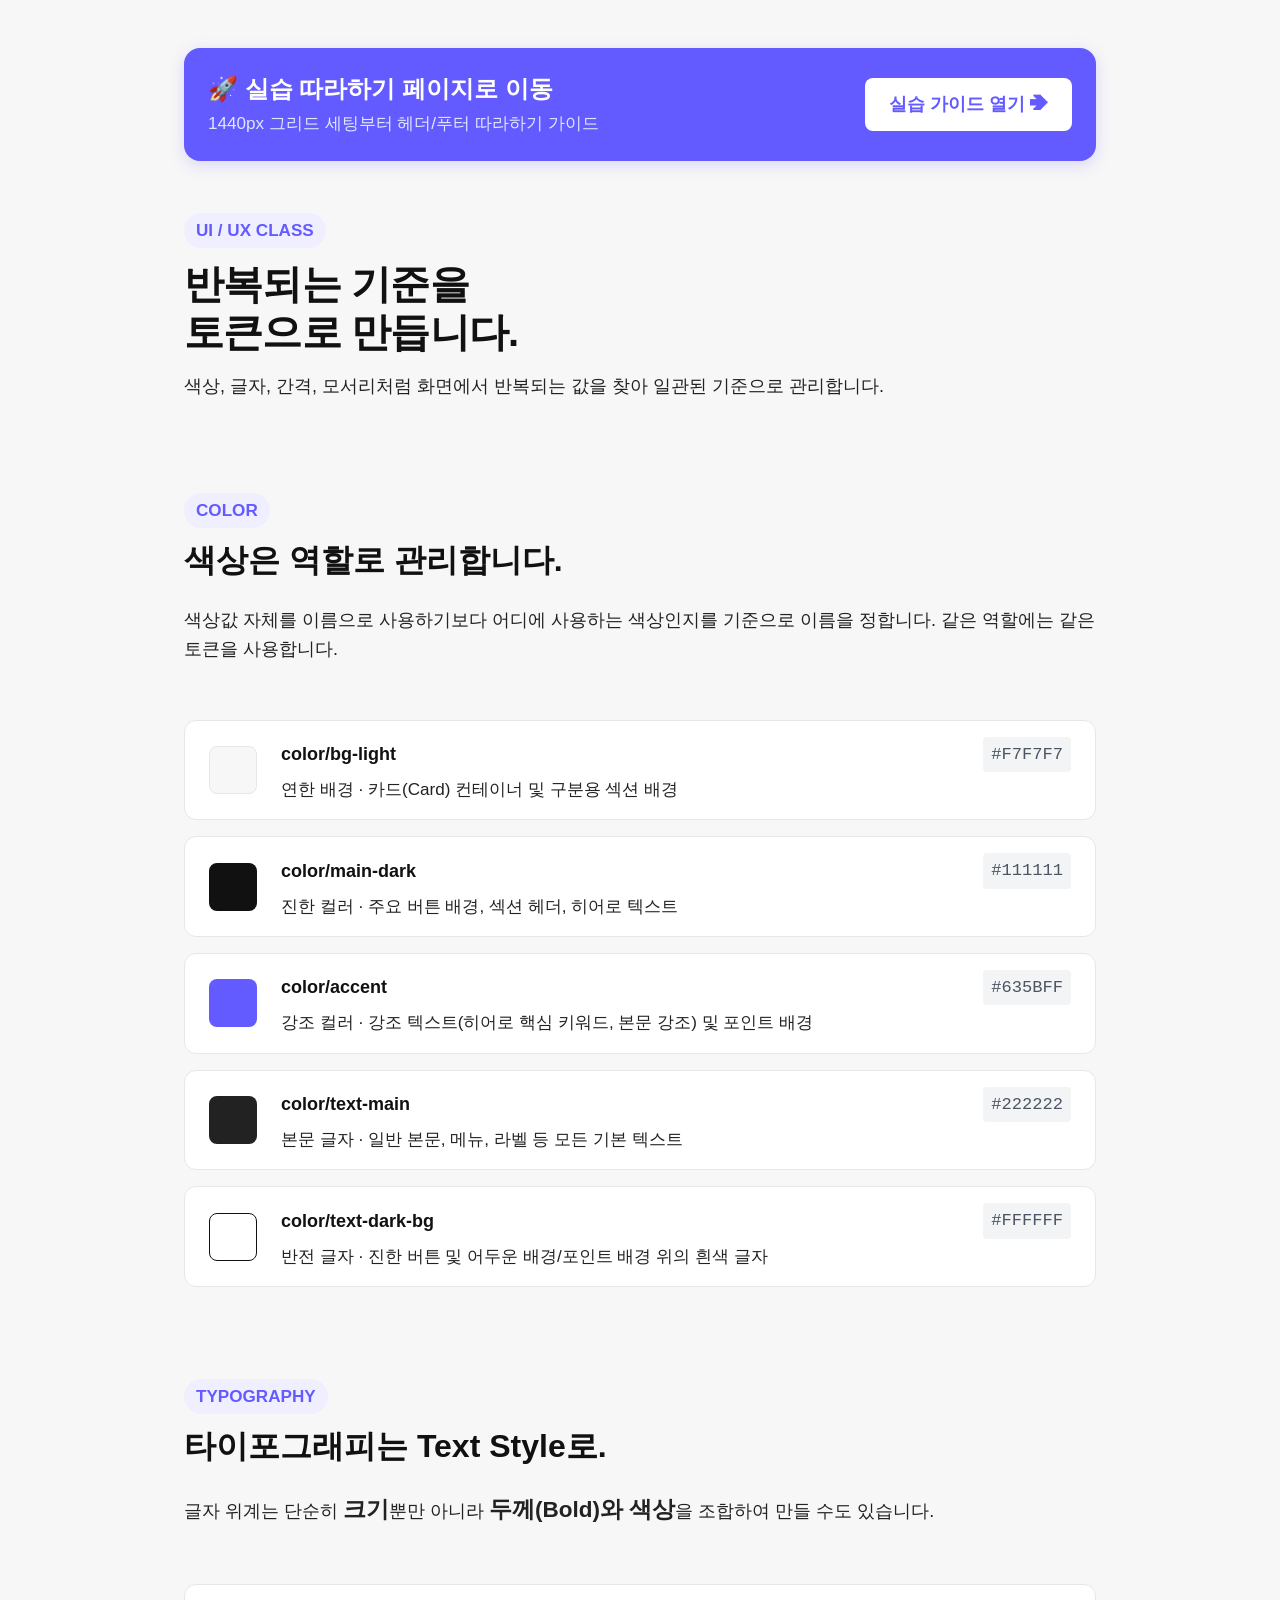
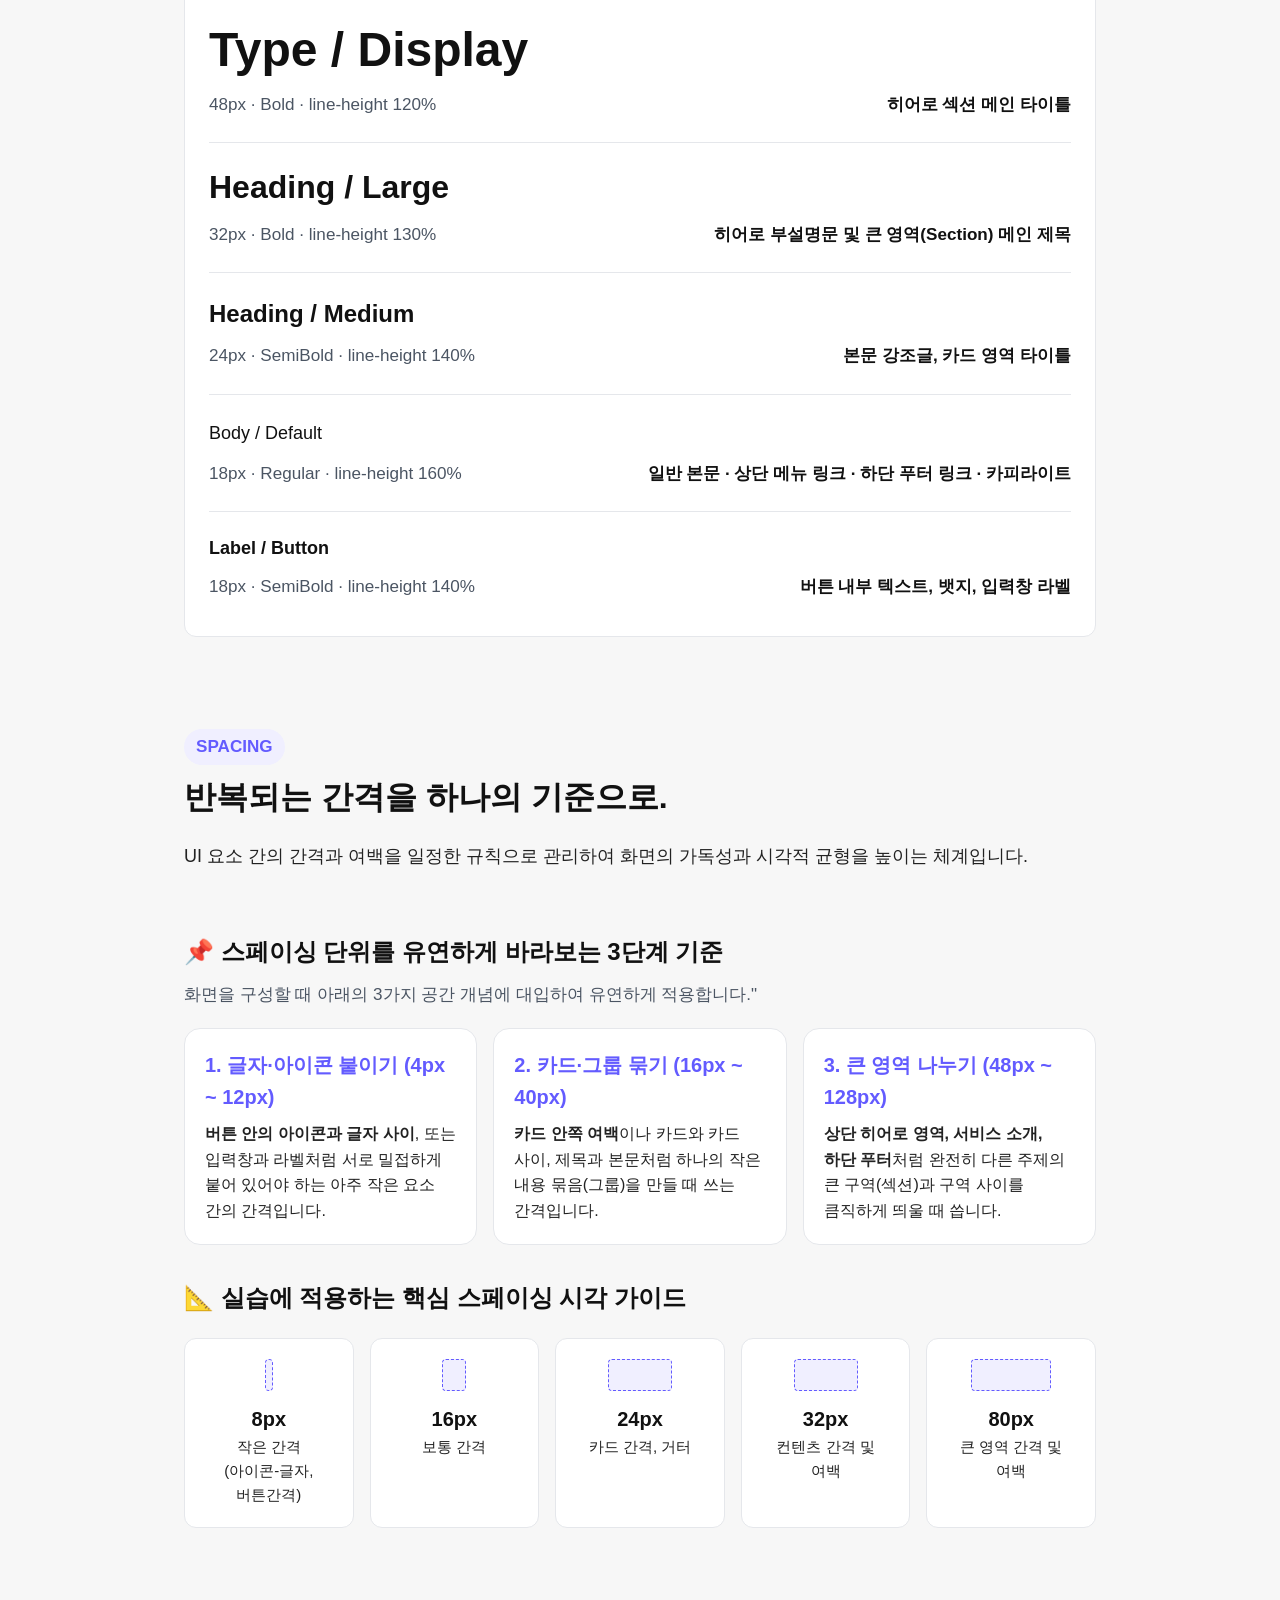
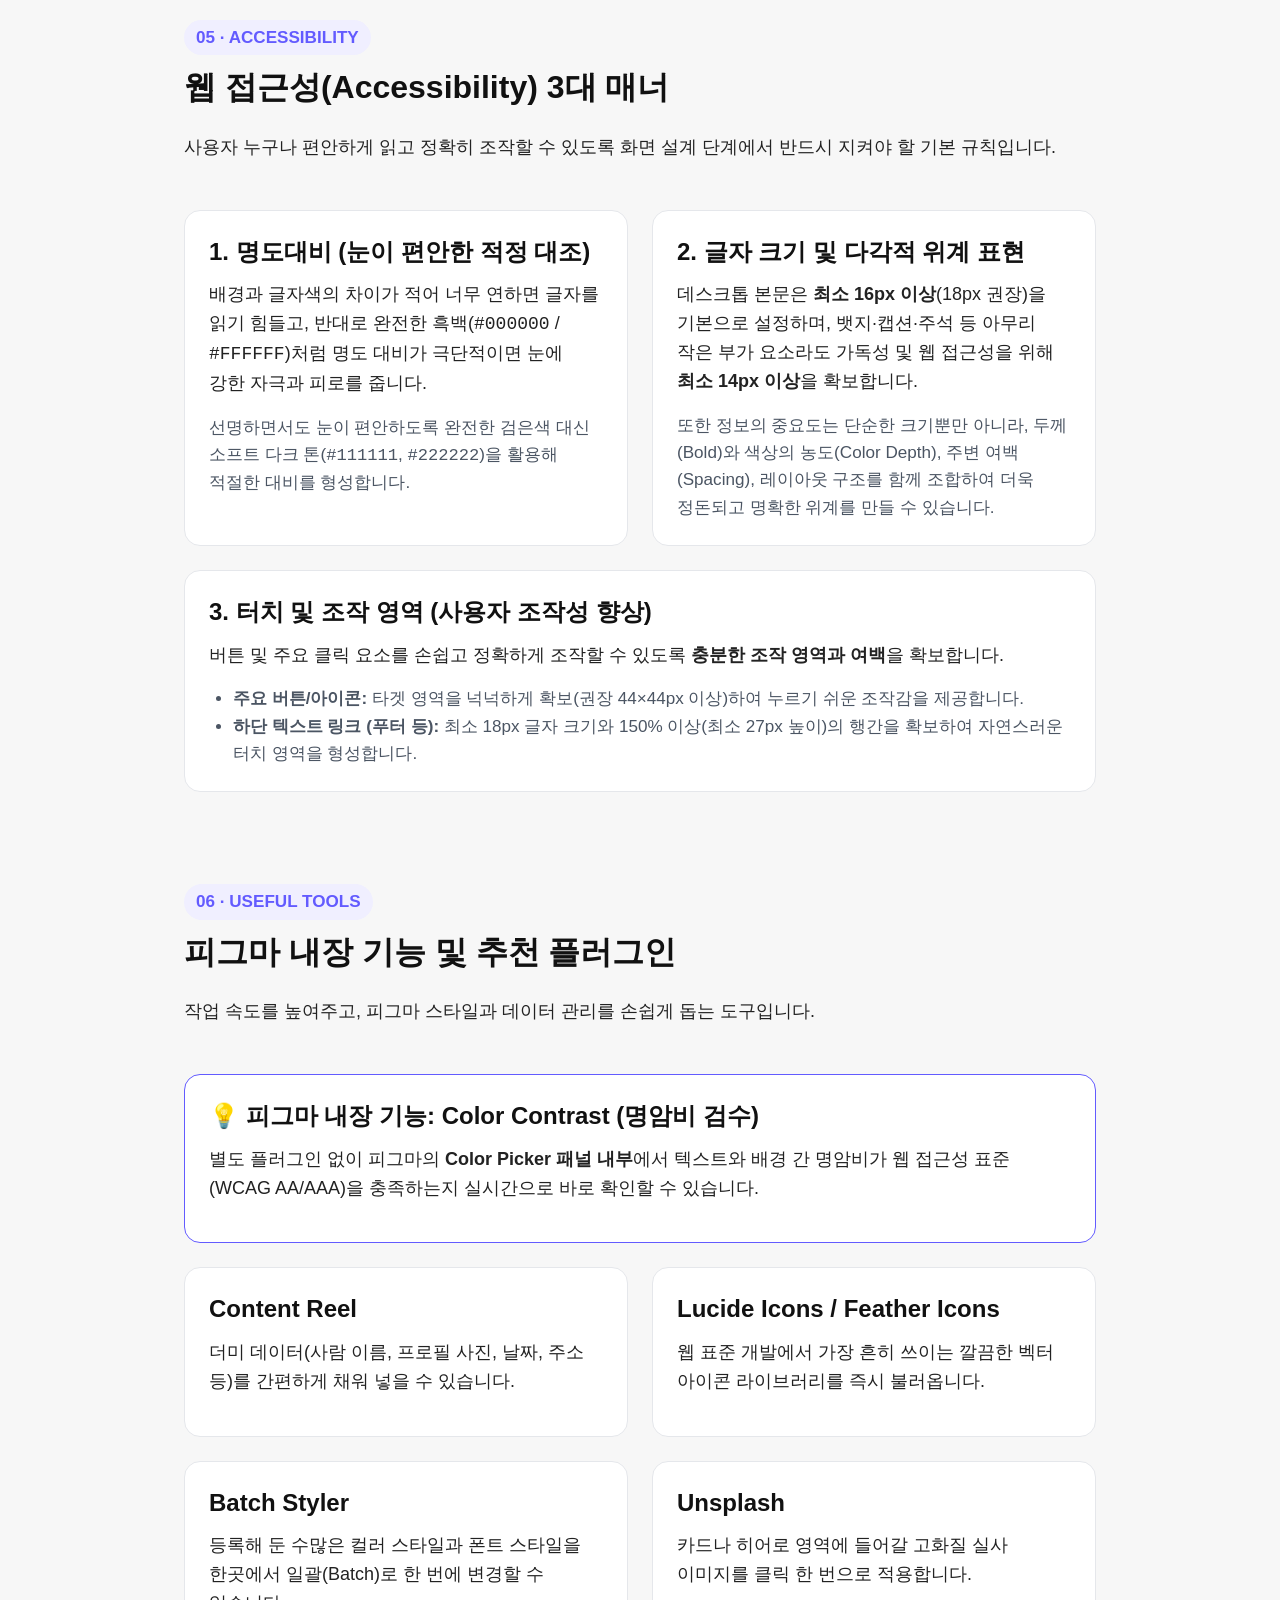
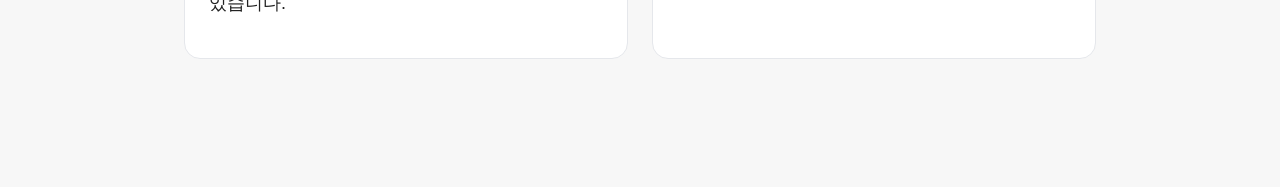
==== commit 3c8fc45a: "11" ====
--- a/intro.html
+++ b/intro.html
@@ -75,9 +75,10 @@
 
         /* Typography Hierarchy (8px/4px 기반) */
         h1 { font-size: 40px; margin-bottom: 16px; letter-spacing: -0.02em; line-height: 1.2; }
-        h2 { font-size: 32px; margin-bottom: 24px; border-bottom: 2px solid var(--border); padding-bottom: 8px; line-height: 1.3; }
+        h2 { font-size: 32px; margin-bottom: 24px; line-height: 1.3; }
         h3 { font-size: 24px; margin-bottom: 12px; line-height: 1.4; }
         p { color: var(--text-secondary); margin-bottom: 16px; word-break: keep-all; font-size: 18px; }
+        h2 + p{padding-bottom: 2rem;}
 
         /* Cards & Grids */
         .card { 
@@ -231,32 +232,16 @@
             <a href="index.html">실습 가이드 열기 ➔</a>
         </div>
 
-        <h1>Figma & Web Design System Reference</h1>
-        <p>화면의 구조를 만들고, 요소 사이의 관계를 잡으며, 반복되는 UI 요소와 스타일을 효율적으로 관리하는 통합 기준서입니다.</p>
-
-        <!-- SECTION 01: DESIGN TOKEN & STYLE RULE -->
         <section>
-            <span class="badge">01 · DESIGN STYLE & ROLE</span>
-            <h2>역할 명칭(Role Name) 중심의 스타일 등록</h2>
-            <p>화면을 구성할 때 색상값(#111111)이나 크기(48px)를 직접 입력하지 않고, <strong class="primary">역할 이름</strong>(Role Name)으로 <strong class="primary">피그마 스타일</strong>(Style)에 등록하여 재사용합니다.</p>
-            
-            <div class="grid-2" hidden>
-                <div class="card">
-                    <h3>❌ 값 직접 지정 (하드코딩)</h3>
-                    <p>글자 크기 48px, Bold, 색상 #111111...<br>새로운 화면을 만들 때마다 치수와 색상값을 다시 기억하고 일일이 지정해야 합니다.</p>
-                </div>
-                <div class="card" style="border-color: var(--accent);">
-                    <h3>⭕ 역할 이름으로 등록 (스타일 사용)</h3>
-                    <p><code>Hero Title</code>, <code>bg/light</code>, <code>text/main</code>...<br>역할 이름을 미리 등록해 두면 클릭 한 번으로 통일된 레이아웃 디자인을 빠르게 완성할 수 있습니다.</p>
-                </div>
-            </div>
+            <span class="badge">UI / UX CLASS</span>
+            <h1>반복되는 기준을<br>토큰으로 만듭니다.</h1>
+            <p>색상, 글자, 간격, 모서리처럼 화면에서 반복되는 값을 찾아 일관된 기준으로 관리합니다.</p>
         </section>
 
-        <!-- SECTION 02: COLOR SYSTEM -->
         <section>
-            <span class="badge">02 · COLOR SYSTEM</span>
-            <h2>피그마 스타일 등록용 기본 컬러 5종</h2>
-            <p>웹 레이아웃 구성 시 꼭 필요한 5가지 핵심 컬러입니다. 각 컬러의 역할을 명확히 이해하고 피그마 <strong class="primary">Color Style</strong>에 등록하여 사용합니다.</p>
+            <span class="badge">COLOR</span>
+            <h2>색상은 역할로 관리합니다.</h2>
+            <p>색상값 자체를 이름으로 사용하기보다 어디에 사용하는 색상인지를 기준으로 이름을 정합니다. 같은 역할에는 같은 토큰을 사용합니다.</p>
 
             <div class="color-preview-list">
                 <!-- 1. 연한 배경 -->
@@ -321,15 +306,14 @@
             </div>
         </section>
 
-        <!-- SECTION 03: TYPOGRAPHY -->
         <section>
-            <span class="badge">03 · TYPOGRAPHY & HIERARCHY</span>
-            <h2>타이포그래피 위계 및 피그마 스타일 5종</h2>
-            <p>글자 위계는 단순히 <strong class="primary">크기</strong>뿐만 아니라 <strong class="primary">두께(Bold)와 색상</strong>을 조합하여 만들 수 있습니다.</p>
+            <span class="badge">TYPOGRAPHY</span>
+            <h2>타이포그래피는 Text Style로.</h2>
+            <p>글자 위계는 단순히 <strong class="primary">크기</strong>뿐만 아니라 <strong class="primary">두께(Bold)와 색상</strong>을 조합하여 만들 수도 있습니다.</p>
 
             <div class="typo-preview-list">
                 <div class="typo-item">
-                    <div class="typo-preview-text" style="font-size: 48px; font-weight: 700; line-height: 1.2;">Hero Title</div>
+                    <div class="typo-preview-text" style="font-size: 48px; font-weight: 700; line-height: 1.2;">Type / Display</div>
                     <div class="typo-meta">
                         <span class="typo-spec">48px · Bold · line-height 120%</span>
                         <span class="typo-use">히어로 섹션 메인 타이틀</span>
@@ -370,10 +354,9 @@
             </div>
         </section>
 
-        <!-- SECTION 04: SPACING GUIDE -->
 <section>
-    <span class="badge">04 · SPACING GUIDE</span>
-    <h2>스페이싱(Spacing) 적용 기준 및 범위</h2>
+    <span class="badge">SPACING</span>
+    <h2>반복되는 간격을 하나의 기준으로.</h2>
     <p>UI 요소 간의 간격과 여백을 일정한 규칙으로 관리하여 화면의 가독성과 시각적 균형을 높이는 체계입니다.</p>
 
     <!-- 1. 스페이싱 유연 기준 3단계 설명 블록 -->
@@ -411,80 +394,33 @@
         </div>
     </div>
 
-    <h3 style="margin-top: 32px;">📏 전체 스케일 시스템</h3>
-    <p style="font-size: .95em; margin-bottom: 16px; color: var(--text-muted);">
-        프로젝트에 사용하는 전체 수치 목록입니다. 주로 4px/8px 배수 단위를 기본으로 활용합니다.
-    </p>
-
-    <div class="spacing-grid" style="grid-template-columns: repeat(auto-fill, minmax(100px, 1fr)); gap: 12px;">
-        <div class="spacing-card" style="padding: 16px 12px;">
-            <strong style="font-size: 20px; color: var(--text-muted);">2px</strong>
-        </div>
-        <div class="spacing-card" style="padding: 16px 12px;">
-            <strong style="font-size: 20px;">4px</strong>
-        </div>
-        <div class="spacing-card" style="padding: 16px 12px;">
-            <strong style="font-size: 20px;">8px</strong>
-        </div>
-        <div class="spacing-card" style="padding: 16px 12px;">
-            <strong style="font-size: 20px;">12px</strong>
-        </div>
-        <div class="spacing-card" style="padding: 16px 12px;">
-            <strong style="font-size: 20px;">16px</strong>
-        </div>
-        <div class="spacing-card" style="padding: 16px 12px;">
-            <strong style="font-size: 20px;">24px</strong>
-        </div>
-        <div class="spacing-card" style="padding: 16px 12px;">
-            <strong style="font-size: 20px;">32px</strong>
-        </div>
-        <div class="spacing-card" style="padding: 16px 12px;">
-            <strong style="font-size: 20px;">40px</strong>
-        </div>
-        <div class="spacing-card" style="padding: 16px 12px;">
-            <strong style="font-size: 20px;">48px</strong>
-        </div>
-        <div class="spacing-card" style="padding: 16px 12px;">
-            <strong style="font-size: 20px;">64px</strong>
-        </div>
-        <div class="spacing-card" style="padding: 16px 12px;">
-            <strong style="font-size: 20px;">80px</strong>
-        </div>
-        <div class="spacing-card" style="padding: 16px 12px;">
-            <strong style="font-size: 20px;">96px</strong>
-        </div>
-        <div class="spacing-card" style="padding: 16px 12px;">
-            <strong style="font-size: 20px;">128px</strong>
-        </div>
-    </div>
-
     <!-- 3. 주요 실습 수치 시각적 카드 -->
     <h3 style="margin-top: 36px;">📐 실습에 적용하는 핵심 스페이싱 시각 가이드</h3>
     <div class="spacing-grid" style="grid-template-columns: repeat(auto-fit, minmax(150px, 1fr)); gap: 16px;">
         <div class="spacing-card">
             <div class="spacing-visual" style="width: 8px; height: 32px;"></div>
             <strong style="font-size: 20px;">8px</strong>
-            <p style="font-size: 15px; margin-bottom: 0;">최소 간격<br>(아이콘-글자, 버튼간격)</p>
+            <p style="font-size: 15px; margin-bottom: 0;">작은 간격<br>(아이콘-글자, 버튼간격)</p>
         </div>
         <div class="spacing-card">
             <div class="spacing-visual" style="width: 24px; height: 32px;"></div>
-            <strong style="font-size: 20px;">24px</strong>
-            <p style="font-size: 15px; margin-bottom: 0;">표준 간격<br>(카드 간격, 거터)</p>
+            <strong style="font-size: 20px;">16px</strong>
+            <p style="font-size: 15px; margin-bottom: 0;">보통 간격</p>
         </div>
         <div class="spacing-card">
             <div class="spacing-visual" style="width: 64px; height: 32px;"></div>
-            <strong style="font-size: 20px;">64px</strong>
-            <p style="font-size: 15px; margin-bottom: 0;">일반 섹션 간격<br>(Section Padding)</p>
+            <strong style="font-size: 20px;">24px</strong>
+            <p style="font-size: 15px; margin-bottom: 0;">카드 간격, 거터</p>
+        </div>
+        <div class="spacing-card">
+            <div class="spacing-visual" style="width: 64px; height: 32px;"></div>
+            <strong style="font-size: 20px;">32px</strong>
+            <p style="font-size: 15px; margin-bottom: 0;">컨텐츠 간격 및 여백</p>
         </div>
         <div class="spacing-card">
             <div class="spacing-visual" style="width: 80px; height: 32px;"></div>
             <strong style="font-size: 20px;">80px</strong>
-            <p style="font-size: 15px; margin-bottom: 0;">주요 섹션 간격<br>(콘텐츠 블록 여백)</p>
-        </div>
-        <div class="spacing-card">
-            <div class="spacing-visual" style="width: 100px; height: 32px; background: var(--accent); border: none;"></div>
-            <strong style="font-size: 20px; color: var(--accent);">128px</strong>
-            <p style="font-size: 15px; margin-bottom: 0;">히어로 섹션<br>(Hero 전용 상하 여백)</p>
+            <p style="font-size: 15px; margin-bottom: 0;">큰 영역 간격 및 여백</p>
         </div>
     </div>
 </section>
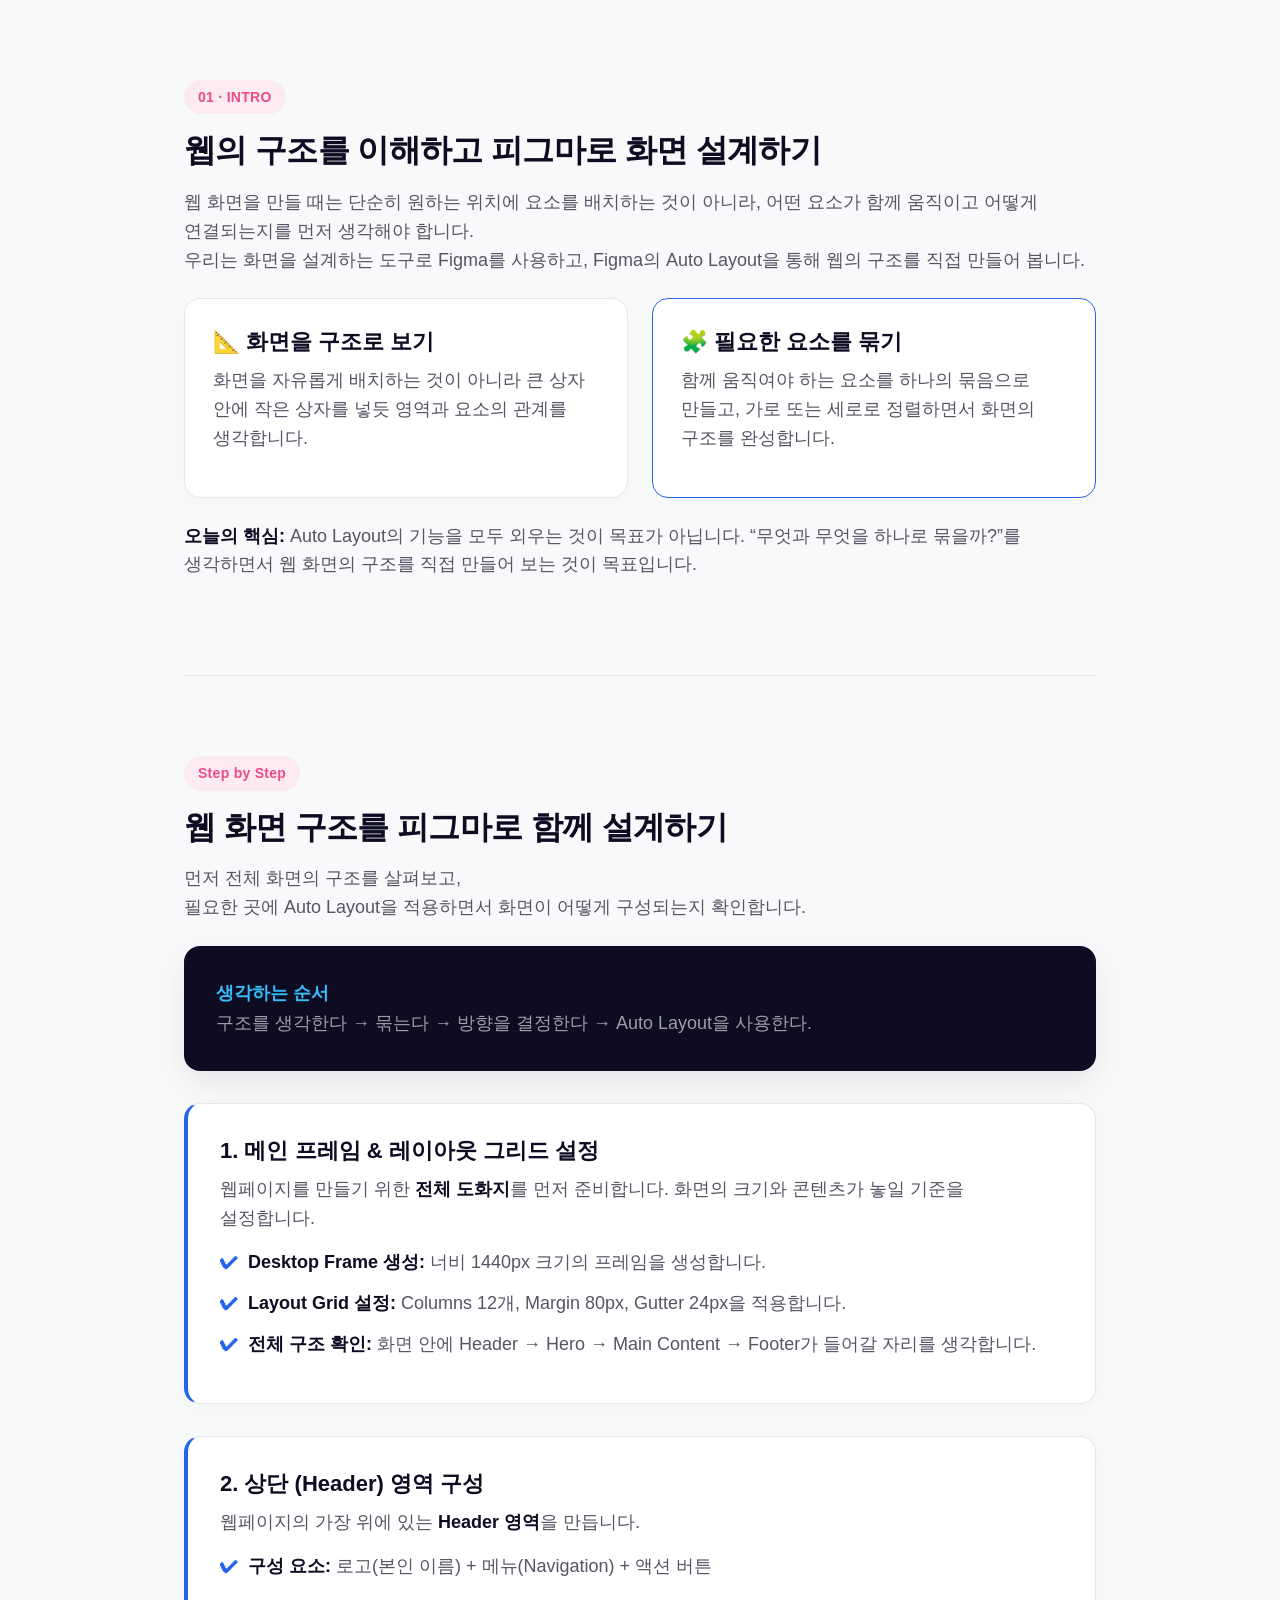
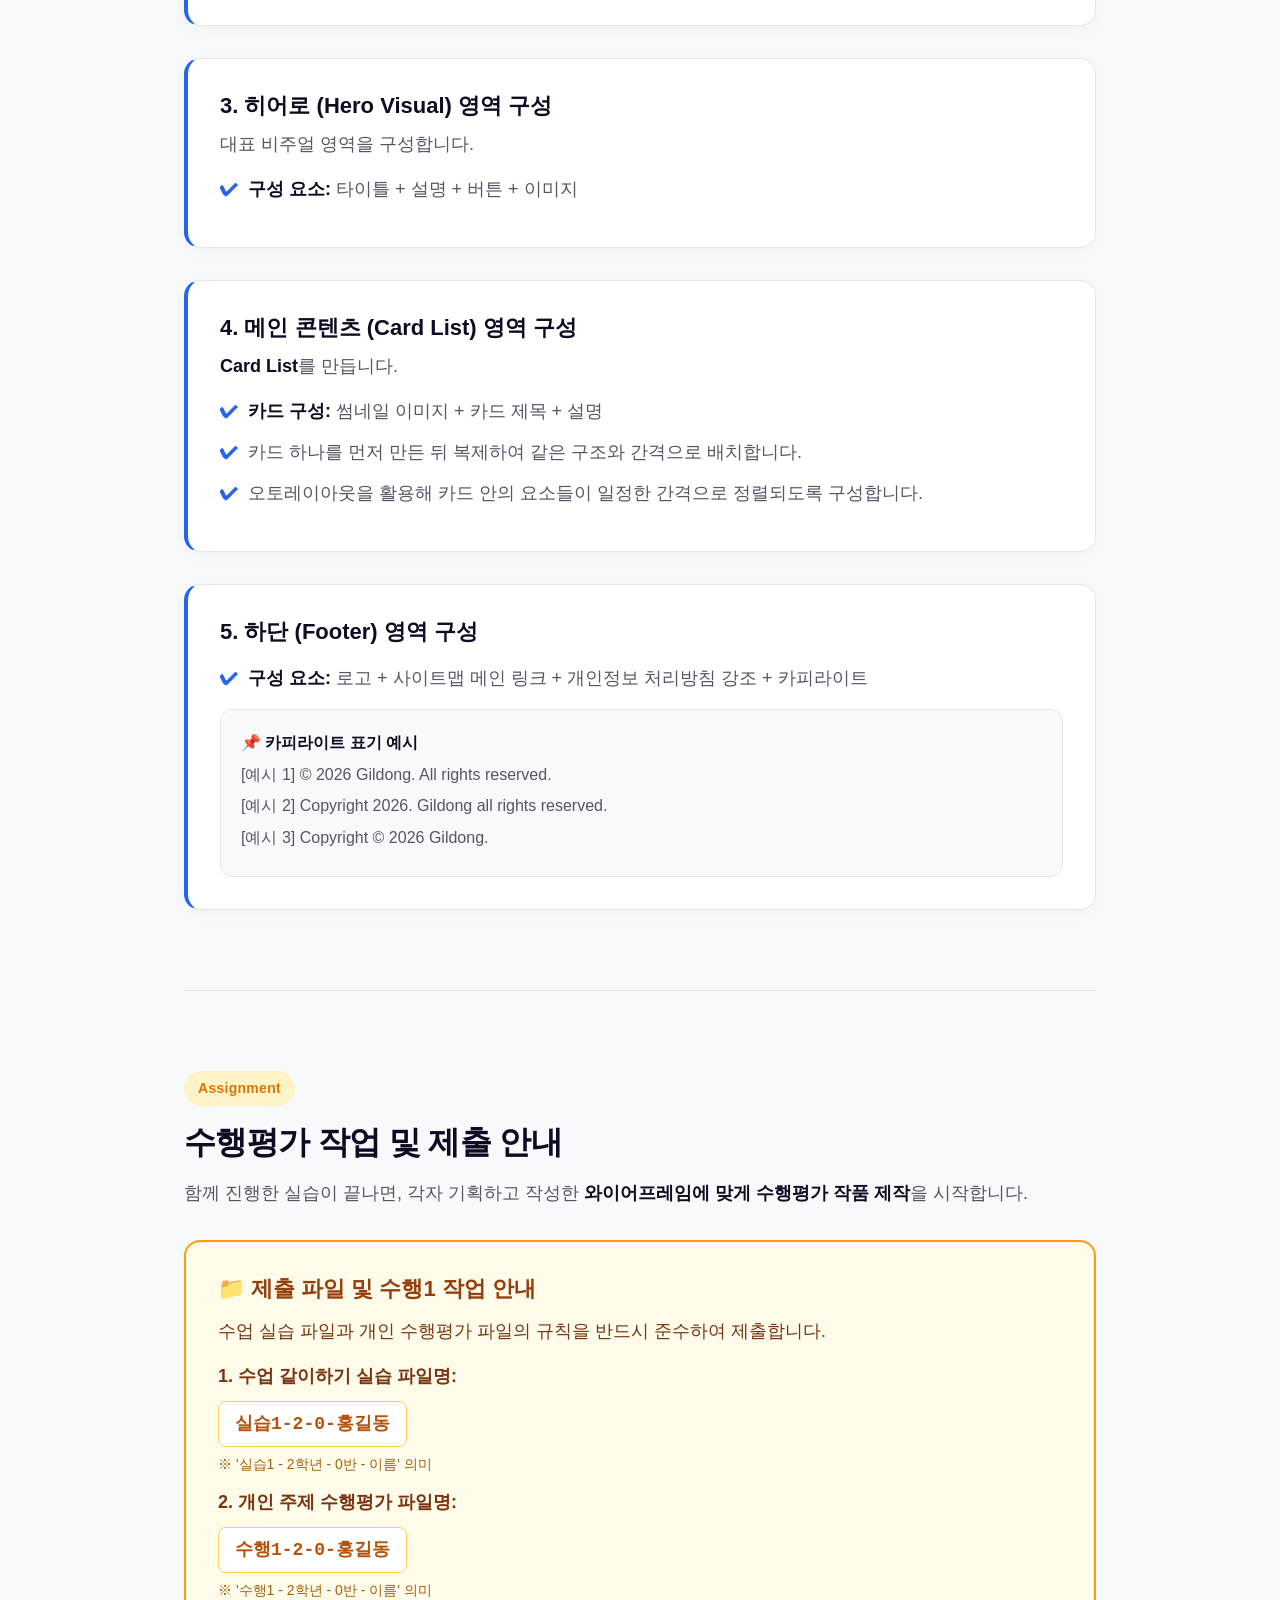
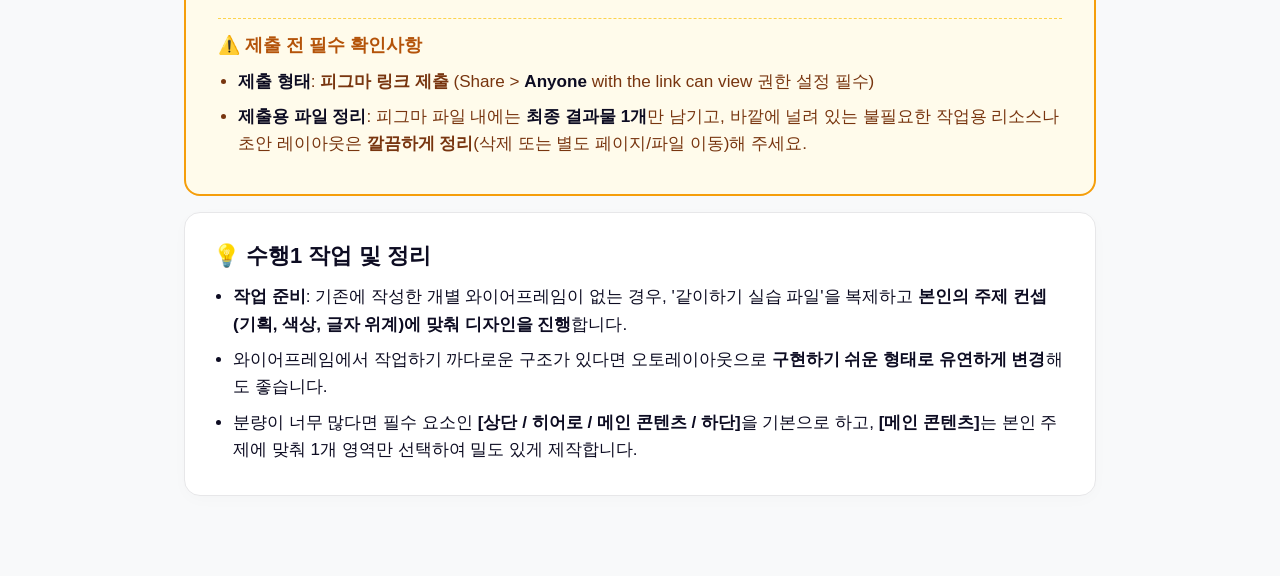
==== commit 3e29a0c9: "1024" ====
--- a/intro.html
+++ b/intro.html
@@ -3,219 +3,309 @@
 <head>
     <meta charset="UTF-8">
     <meta name="viewport" content="width=device-width, initial-scale=1.0">
-    <title>피그마 & 웹 레이아웃 종합 레퍼런스 가이드</title>
+    <title>웹 레이아웃과 오토레이아웃의 본질 가이드</title>
     <style>
         :root {
-            --bg-main: #f7f7f7;
+            --bg-main: #f8f9fa;
             --bg-card: #ffffff;
-            --text-primary: #111111;
-            --text-secondary: #222222;
-            --text-muted: #4b5563;
-            --accent: #635bff;
-            --accent-light: #f0efff;
-            --border: #e5e7eb;
-            --code-bg: #1e293b;
+            --text-primary: #0d0c22; /* Dribbble 특유의 짙은 네이비/블랙 */
+            --text-secondary: #565565;
+            --text-muted: #9e9ea7;
+            --accent: #ea4c89; /* Dribbble 시그니처 시각 포인트 */
+            --accent-blue: #2563eb;
+            --accent-bg: #fbebf1;
+            --border: #e7e7e9;
+            --border-hover: #d0d0d5;
+            --warning-bg: #fffbeb;
+            --warning-border: #f59e0b;
         }
 
         * { box-sizing: border-box; margin: 0; padding: 0; }
-        
         body {
-            font-family: -apple-system, BlinkMacSystemFont, "Segoe UI", Roboto, "Noto Sans KR", sans-serif;
+            font-family: -apple-system, BlinkMacSystemFont, "SF Pro Display", "Segoe UI", Roboto, "Noto Sans KR", sans-serif;
             background-color: var(--bg-main);
             color: var(--text-primary);
             line-height: 1.6;
-            font-size: 18px; /* 기준 폰트 크기 18px */
-        }
-        *[hidden]{display: none!important;}
-
-        /* Container: Padding 48px(Top/Bottom), 24px(Left/Right) - 8px 배수 */
-        .container { 
-            max-width: 960px; 
-            margin: 0 auto; 
-            padding: 48px 24px; 
-        }
+            font-size: 18px;
+            -webkit-font-smoothing: antialiased;
+        }
+
+        /* Layout Container */
+        .container { max-width: 960px; margin: 0 auto; padding: 0 24px; }
+        section { padding: 80px 0; border-bottom: 1px solid var(--border); }
         
-        /* Quick Link Banner: Margin 40px, Padding 24px - 8px 배수 */
-        .quick-link-banner {
-            background-color: var(--accent);
-            color: #ffffff;
+        /* Typography Hierarchy Guide */
+        .badge {
+            display: inline-block;
+            padding: 6px 14px;
+            background-color: var(--accent-bg);
+            color: var(--accent);
+            font-weight: 700;
+            font-size: 14px;
+            border-radius: 999px;
+            margin-bottom: 16px;
+            letter-spacing: 0.02em;
+        }
+        h1 { font-size: 40px; line-height: 1.25; margin-bottom: 20px; letter-spacing: -0.025em; font-weight: 800; }
+        h2 { font-size: 32px; line-height: 1.3; margin-bottom: 16px; letter-spacing: -0.02em; font-weight: 700; }
+        h3 { font-size: 22px; line-height: 1.4; margin-bottom: 8px; font-weight: 700; color: var(--text-primary); }
+        p { color: var(--text-secondary); margin-bottom: 16px; word-break: keep-all; font-size: 18px; line-height: 1.6; }
+        strong { color: var(--text-primary); }
+
+        /* Story Quote Box */
+        .story-box {
+            background-color: #0d0c22;
+            color: #f8fafc;
+            padding: 32px;
+            border-radius: 16px;
+            margin: 24px 0;
+            box-shadow: 0 12px 32px rgba(13, 12, 34, 0.08);
+        }
+        .story-box p { color: #9e9ea7; font-size: 18px; margin-bottom: 0; line-height: 1.7; }
+        .story-box strong { color: #38bdf8; font-weight: 700; }
+
+        /* Cards Grid */
+        .grid-2 { display: grid; grid-template-columns: 1fr 1fr; gap: 24px; margin-top: 24px; }
+        .card {
+            background: var(--bg-card);
+            padding: 28px;
+            border-radius: 16px;
+            border: 1px solid var(--border);
+            box-shadow: 0 4px 16px rgba(0, 0, 0, 0.02);
+        }
+
+        /* Practice Steps & Checklist */
+        .step-card {
+            background: var(--bg-card);
+            border: 1px solid var(--border);
+            border-left: 4px solid var(--accent-blue);
+            padding: 32px;
+            border-radius: 16px;
+            margin-top: 32px;
+            box-shadow: 0 4px 20px rgba(0, 0, 0, 0.03);
+        }
+        .step-card ul { list-style: none; margin-top: 16px; }
+        .step-card li { margin-bottom: 12px; color: var(--text-secondary); position: relative; padding-left: 28px; font-size: 18px; }
+        .step-card li::before { content: "✔"; position: absolute; left: 0; color: var(--accent-blue); font-weight: bold; }
+
+        /* Example Box */
+        .example-box {
+            background-color: var(--bg-main);
+            border: 1px solid var(--border);
+            padding: 20px;
+            border-radius: 12px;
+            margin-top: 16px;
+            font-size: 16px;
+        }
+        .example-box p { font-size: 16px; margin-bottom: 6px; color: var(--text-secondary); }
+
+        /* Submission Box */
+        .submission-box {
+            background-color: var(--warning-bg);
+            border: 2px solid var(--warning-border);
+            padding: 32px;
+            border-radius: 16px;
+            margin-top: 32px;
+        }
+        .submission-code {
+            background-color: #ffffff;
+            border: 1px solid #fcd34d;
+            padding: 8px 16px;
+            border-radius: 8px;
+            font-family: ui-monospace, SFMono-Regular, Menlo, Monaco, Consolas, monospace;
+            font-weight: 700;
+            color: #b45309;
+            display: inline-block;
+            margin: 6px 0;
+            font-size: 18px;
+        }
+
+        /* 🎨 DRIBBBLE STYLE WIREFRAME PREVIEW BOXES */
+        .preview-box {
+          display: none;
+            background-color: #f3f3f5;
+            border: 1px solid var(--border);
+            border-radius: 16px;
             padding: 24px;
-            border-radius: 16px;
+            margin: 20px 0;
+        }
+        .preview-tag {
+            font-size: 13px;
+            font-weight: 700;
+            color: var(--text-muted);
+            margin-bottom: 12px;
+            display: block;
+            text-transform: uppercase;
+            letter-spacing: 0.05em;
+        }
+
+        /* Header UI Preview */
+        .wf-header {
             display: flex;
             justify-content: space-between;
             align-items: center;
-            margin-bottom: 40px;
-            box-shadow: 0 4px 16px rgba(99, 91, 255, 0.2);
-        }
-        .quick-link-banner a {
             background: #ffffff;
-            color: var(--accent);
-            padding: 12px 24px;
-            border-radius: 8px;
-            text-decoration: none;
-            font-weight: 700;
-            font-size: 18px;
-            transition: all 0.2s;
-        }
-        .quick-link-banner a:hover { opacity: 0.9; transform: translateY(-1px); }
-
-        section { margin-bottom: 80px; }
-
-        .badge {
+            padding: 16px 28px;
+            border-radius: 12px;
+            border: 1px solid var(--border);
+            box-shadow: 0 4px 12px rgba(0,0,0,0.03);
+        }
+        .wf-logo { font-weight: 900; font-size: 24px; color: var(--text-primary); letter-spacing: -0.03em; }
+        .wf-logo span { color: var(--accent); }
+        .wf-menu { display: flex; gap: 24px; font-size: 16px; font-weight: 600; color: var(--text-secondary); }
+        .wf-menu span { cursor: pointer; transition: color 0.2s; }
+        .wf-menu span:hover { color: var(--text-primary); }
+        .wf-btn { 
+            background: var(--text-primary); 
+            color: #ffffff; 
+            padding: 10px 20px; 
+            border-radius: 999px; 
+            font-size: 15px; 
+            font-weight: 700; 
+            letter-spacing: -0.01em;
+        }
+
+        /* Hero UI Preview */
+        .wf-hero {
+            display: grid;
+            grid-template-columns: 1.2fr 0.8fr;
+            gap: 32px;
+            align-items: center;
+            background: #ffffff;
+            padding: 40px;
+            border-radius: 16px;
+            border: 1px solid var(--border);
+            box-shadow: 0 8px 24px rgba(0,0,0,0.04);
+        }
+        .wf-hero-badge {
             display: inline-block;
             padding: 4px 12px;
-            background-color: var(--accent-light);
-            color: var(--accent);
+            background: #f0fdf4;
+            color: #16a34a;
+            font-size: 13px;
             font-weight: 700;
-            font-size: .95em;
             border-radius: 999px;
-            margin-top: 12px;
             margin-bottom: 12px;
         }
-
-        /* Typography Hierarchy (8px/4px 기반) */
-        h1 { font-size: 40px; margin-bottom: 16px; letter-spacing: -0.02em; line-height: 1.2; }
-        h2 { font-size: 32px; margin-bottom: 24px; line-height: 1.3; }
-        h3 { font-size: 24px; margin-bottom: 12px; line-height: 1.4; }
-        p { color: var(--text-secondary); margin-bottom: 16px; word-break: keep-all; font-size: 18px; }
-        h2 + p{padding-bottom: 2rem;}
-
-        /* Cards & Grids */
-        .card { 
-            background: var(--bg-card); 
-            padding: 24px; 
+        .wf-hero-title { 
+            font-size: 40px; 
+            font-weight: 800; 
+            color: var(--text-primary); 
+            line-height: 1.2; 
+            letter-spacing: -0.03em;
+            margin-bottom: 12px; 
+        }
+        .wf-hero-sub { 
+            font-size: 20px; 
+            color: var(--text-secondary); 
+            line-height: 1.6;
+            margin-bottom: 20px; 
+        }
+        .wf-hero-img { 
+            width: 100%; 
+            height: 220px; 
+            background: linear-gradient(135deg, #6366f1 0%, #a855f7 100%); 
+            border-radius: 12px; 
+            display: flex; 
+            flex-direction: column;
+            align-items: center; 
+            justify-content: center; 
+            color: #ffffff; 
+            font-size: 14px; 
+            font-weight: 700;
+            box-shadow: inset 0 0 0 1px rgba(255,255,255,0.2);
+        }
+
+        /* Cards UI Preview (12 Column Based 3-Grid) */
+        .wf-cards-grid { 
+            display: grid; 
+            grid-template-columns: repeat(3, 1fr); 
+            gap: 20px; 
+            margin-top: 12px; 
+        }
+        .wf-card-item { 
+            background: #ffffff; 
+            border: 1px solid var(--border); 
+            border-radius: 12px; 
+            padding: 16px; 
+            transition: transform 0.2s, box-shadow 0.2s;
+        }
+        /* .wf-card-item:hover {
+            transform: translateY(-2px);
+            box-shadow: 0 12px 24px rgba(0,0,0,0.06);
+        } */
+        .wf-card-img { 
+            height: 140px; 
+            background-size: cover;
+            background-position: center;
+            border-radius: 8px; 
+            margin-bottom: 14px; 
+        }
+        .wf-card-img-1 { background: linear-gradient(135deg, #f43f5e, #fb7185); }
+        .wf-card-img-2 { background: linear-gradient(135deg, #0ba5e9, #38bdf8); }
+        .wf-card-img-3 { background: linear-gradient(135deg, #10b981, #34d399); }
+
+        .wf-card-title { font-size: 17px; font-weight: 700; color: var(--text-primary); margin-bottom: 6px; letter-spacing: -0.01em; }
+        .wf-card-desc { font-size: 16px; color: var(--text-secondary); line-height: 1.5; }
+        .wf-card-footer { 
+            display: flex; 
+            justify-content: space-between; 
+            align-items: center; 
+            margin-top: 14px; 
+            padding-top: 12px; 
+            border-top: 1px solid #f3f3f5; 
+            font-size: 13px;
+            color: var(--text-muted);
+            font-weight: 600;
+        }
+
+        /* Footer UI Preview */
+        .wf-footer { 
+            background: #0d0c22; 
+            color: #9e9ea7; 
+            padding: 32px 36px; 
             border-radius: 16px; 
-            border: 1px solid var(--border);
-        }
-        .grid-2 { display: grid; grid-template-columns: 1fr 1fr; gap: 24px; }
-        
-        table { width: 100%; border-collapse: collapse; margin: 16px 0; font-size: 18px; }
-        th, td { padding: 12px 16px; text-align: left; border-bottom: 1px solid var(--border); }
-        th { background-color: var(--bg-main); font-weight: 700; }
-
-        /* Hidden Section / Accordion */
-        .hidden-section {
-            background: var(--bg-card);
-            border: 1px solid var(--border);
-            border-radius: 12px;
-            margin-bottom: 16px;
-            overflow: hidden;
-        }
-        .toggle-btn {
-            width: 100%;
-            padding: 24px;
-            background: none;
-            border: none;
-            text-align: left;
-            font-size: 20px;
-            font-weight: 700;
-            color: var(--text-primary);
-            cursor: pointer;
+            font-size: 16px; 
+        }
+        .wf-footer-top { 
+            display: flex; 
+            justify-content: space-between; 
+            align-items: center;
+            margin-bottom: 24px; 
+            border-bottom: 1px solid #25243a; 
+            padding-bottom: 20px; 
+        }
+        .wf-footer-links { display: flex; gap: 20px; font-weight: 500; }
+        .wf-footer-links span { cursor: pointer; }
+        .wf-footer-links span.active { color: #ffffff; font-weight: 700; }
+        .wf-footer-bottom {
             display: flex;
             justify-content: space-between;
             align-items: center;
-        }
-        .toggle-btn:hover { background-color: var(--bg-main); }
-        .toggle-content {
-            padding: 24px;
-            border-top: 1px solid var(--border);
-            display: none;
-        }
-        .toggle-content.active { display: block; }
-        .unlock-icon { font-size: .95em; color: #10b981; background: #d1fae5; padding: 4px 8px; border-radius: 4px; }
-
-        /* Color Preview Style */
-        .color-preview-list {
-            display: flex;
-            flex-direction: column;
-            gap: 16px;
-            margin-top: 24px;
-        }
-        .color-item {
-            display: flex;
-            align-items: center;
-            gap: 24px;
-            padding: 16px 24px;
-            background: #ffffff;
-            border: 1px solid #e5e7eb;
-            border-radius: 12px;
-        }
-        .color-chip {
-            width: 48px;
-            height: 48px;
-            border-radius: 8px;
-            flex-shrink: 0;
-        }
-        .color-info { flex-grow: 1; }
-        .color-header {
-            display: flex;
-            justify-content: space-between;
-            align-items: center;
-            margin-bottom: 4px;
-        }
-        .color-name { font-size: 18px; font-weight: 700; color: #111111; }
-        .color-hex {
-            font-family: monospace;
-            font-size: .95em;
-            color: #4b5563;
-            background: #f3f4f6;
-            padding: 4px 8px;
-            border-radius: 4px;
-        }
-        .color-desc { font-size: .95em; color: #222222; }
-
-        /* Typography Preview Style */
-        .typo-preview-list {
-            display: flex;
-            flex-direction: column;
-            margin-top: 24px;
-            background: #ffffff;
-            border: 1px solid #e5e7eb;
-            border-radius: 12px;
-            padding: 12px 24px;
-        }
-        .typo-item {
-            padding: 24px 0;
-            border-bottom: 1px solid #e5e7eb;
-        }
-        .typo-item:last-child { border-bottom: none; }
-        .typo-preview-text { color: #111111; margin-bottom: 12px; word-break: keep-all; }
-        .typo-meta {
-            display: flex;
-            justify-content: space-between;
-            align-items: center;
-            font-size: .95em;
-        }
-        .typo-spec { color: #4b5563; font-weight: 500; }
-        .typo-use { color: #111111; font-weight: 600; }
-
-        /* Spacing Visual Grid */
-        .spacing-grid {
-            display: grid;
-            grid-template-columns: repeat(auto-fit, minmax(160px, 1fr));
-            gap: 16px;
-            margin-top: 24px;
-        }
-        .spacing-card {
-            background: #ffffff;
-            border: 1px solid #e5e7eb;
-            border-radius: 12px;
-            padding: 20px;
-            text-align: center;
-        }
-        .spacing-visual {
-            background: var(--accent-light);
-            border: 1px dashed var(--accent);
-            margin: 0 auto 12px auto;
-            border-radius: 4px;
-        }
-
-        strong.primary{font-size: 1.25em;}
-
-        @media (max-width: 640px) {
-            .typo-meta { flex-direction: column; align-items: flex-start; gap: 4px; }
+            color: #6e6d7a;
+            font-size: 14px;
+        }
+
+        .list-info{margin: 0; padding-left: 20px;font-size: .95em;}
+        .submission-box .list-info{color: #78350f;}
+        .list-info li{padding:2px 0}
+        .list-info > li{padding:4px 0}
+        .list-info ul{padding-left:24px; margin-top: 4px;}
+        .list-info em{font-style: normal;font-weight: bold;}
+
+        /* Responsive */
+        @media (max-width: 768px) {
+            body { font-size: 16px; }
+            h1 { font-size: 30px; }
+            h2 { font-size: 24px; }
+            h3 { font-size: 20px; }
+            p, .step-card li { font-size: 16px; }
             .grid-2 { grid-template-columns: 1fr; }
-            .quick-link-banner { flex-direction: column; gap: 16px; text-align: center; }
+            .wf-hero { grid-template-columns: 1fr; padding: 24px; }
+            .wf-cards-grid { grid-template-columns: 1fr; }
+            .wf-header { flex-direction: column; gap: 16px; align-items: flex-start; }
+            .wf-footer-top { flex-direction: column; gap: 16px; align-items: flex-start; }
+            section { padding: 48px 0; }
         }
     </style>
 </head>
@@ -223,333 +313,259 @@
 
     <div class="container">
         
-        <!-- TOP QUICK LINK -->
-        <div class="quick-link-banner">
-            <div>
-                <h3 style="color: #fff; margin-bottom: 4px;">🚀 실습 따라하기 페이지로 이동</h3>
-                <p style="color: #e0e7ff; margin-bottom: 0; font-size: .95em;">1440px 그리드 세팅부터 헤더/푸터 따라하기 가이드</p>
-            </div>
-            <a href="index.html">실습 가이드 열기 ➔</a>
+        <!-- INTRO -->
+        <section>
+            <span class="badge">01 · INTRO</span>
+            <h2>웹의 구조를 이해하고 피그마로 화면 설계하기</h2>
+            <p>웹 화면을 만들 때는 단순히 원하는 위치에 요소를 배치하는 것이 아니라, 어떤 요소가 함께 움직이고 어떻게 연결되는지를 먼저 생각해야 합니다.
+            <br>
+            우리는 화면을 설계하는 도구로 Figma를 사용하고, Figma의 Auto Layout을 통해 웹의 구조를 직접 만들어 봅니다.</p>
+
+            <div class="grid-2" style="margin-top: 24px;">
+                <div class="card">
+                    <h3>📐 화면을 구조로 보기</h3>
+                    <p>화면을 자유롭게 배치하는 것이 아니라 큰 상자 안에 작은 상자를 넣듯 영역과 요소의 관계를 생각합니다.</p>
+                </div>
+                <div class="card" style="border-color: var(--accent-blue);">
+                    <h3>🧩 필요한 요소를 묶기</h3>
+                    <p>함께 움직여야 하는 요소를 하나의 묶음으로 만들고, 가로 또는 세로로 정렬하면서 화면의 구조를 완성합니다.</p>
+                </div>
+            </div>
+            <p style="margin-top: 24px;"><strong>오늘의 핵심:</strong> Auto Layout의 기능을 모두 외우는 것이 목표가 아닙니다. “무엇과 무엇을 하나로 묶을까?”를 생각하면서 웹 화면의 구조를 직접 만들어 보는 것이 목표입니다.</p>
+        </section>
+
+        <!-- PRACTICE GUIDE -->
+        <section>
+            <span class="badge">Step by Step</span>
+            <h2>웹 화면 구조를 피그마로 함께 설계하기</h2>
+
+            <p>
+                먼저 전체 화면의 구조를 살펴보고,
+                <br>
+                필요한 곳에 Auto Layout을 적용하면서 화면이 어떻게 구성되는지 확인합니다.
+            </p>
+
+            <div class="story-box">
+                <p>
+                    <strong>생각하는 순서</strong><br>
+                    구조를 생각한다 → 묶는다 → 방향을 결정한다 → Auto Layout을 사용한다.
+                </p>
+            </div>
+
+            <!-- STEP 1 -->
+            <div class="step-card">
+                <h3>1. 메인 프레임 & 레이아웃 그리드 설정
+                </h3>
+
+                <p>
+                    웹페이지를 만들기 위한 <strong>전체 도화지</strong>를 먼저 준비합니다.
+                    화면의 크기와 콘텐츠가 놓일 기준을 설정합니다.
+                </p>
+
+                <ul>
+                    <li><strong>Desktop Frame 생성:</strong> 너비 1440px 크기의 프레임을 생성합니다.</li>
+                    <li><strong>Layout Grid 설정:</strong> Columns 12개, Margin 80px, Gutter 24px을 적용합니다.</li>
+                    <li><strong>전체 구조 확인:</strong> 화면 안에 Header → Hero → Main Content → Footer가 들어갈 자리를 생각합니다.</li>
+                </ul>
+            </div>
+
+            <!-- STEP 2: HEADER -->
+            <div class="step-card">
+                <h3>2. 상단 (Header) 영역 구성
+                </h3>
+
+                <div class="preview-box">
+                    <span class="preview-tag">👁️ 헤더 완성 예시</span>
+
+                    <div class="wf-header">
+                        <div class="wf-logo">Gildong<span>.</span></div>
+
+                        <div class="wf-menu">
+                            <span>소개</span>
+                            <span>서비스</span>
+                            <span>프로젝트</span>
+                            <span>문의</span>
+                        </div>
+
+                        <div class="wf-btn">시작하기</div>
+                    </div>
+                </div>
+
+                <p>웹페이지의 가장 위에 있는 <strong>Header 영역</strong>을 만듭니다.</p>
+
+                <ul>
+                    <li><strong>구성 요소:</strong> 로고(본인 이름) + 메뉴(Navigation) + 액션 버튼</li>
+                </ul>
+            </div>
+
+            <!-- STEP 3: HERO -->
+            <div class="step-card">
+                <h3>3. 히어로 (Hero Visual) 영역 구성
+                </h3>
+
+                <div class="preview-box">
+                    <span class="preview-tag">👁️ 히어로 완성 예시</span>
+
+                    <div class="wf-hero">
+                        <div class="wf-hero-text">
+                            <!-- <span class="wf-hero-badge">Figma Web Screen</span> -->
+                            <div class="wf-hero-title">사용자가 쉽게 이해하는 화면을 설계합니다</div>
+                            <div class="wf-hero-sub">화면의 구조와 콘텐츠를 정리하고, 오토레이아웃을 활용해 일관된 UI 화면을 구성합니다.</div>
+                            <div class="wf-btn" style="display:inline-block;">작업 프로세스 보기 →</div>
+                        </div>
+
+                        <div class="wf-hero-img">
+                            <span style="font-size: 28px; margin-bottom: 8px;">🎨</span>
+                            <span>VISUAL EMBED</span>
+                        </div>
+                    </div>
+                </div>
+
+                <p>대표 비주얼 영역을 구성합니다.</p>
+
+                <ul>
+                    <li><strong>구성 요소:</strong> 타이틀 + 설명 + 버튼 + 이미지</li>
+                </ul>
+            </div>
+
+            <!-- STEP 4: CARDS -->
+            <div class="step-card">
+                <h3>4. 메인 콘텐츠 (Card List) 영역 구성
+                </h3>
+
+                <div class="preview-box">
+                    <span class="preview-tag">👁️ 카드 그리드 완성 예시</span>
+
+                    <div style="font-weight:800; font-size:32px; margin-bottom:16px; color:var(--text-primary); letter-spacing:-0.02em;">
+                        주요 작업 및 서비스 ✦
+                    </div>
+
+                    <div class="wf-cards-grid">
+                        <div class="wf-card-item">
+                            <div class="wf-card-img wf-card-img-1"></div>
+                            <div class="wf-card-title">헤더 영역</div>
+                            <div class="wf-card-desc">로고와 메뉴 등 사이트를 이동하는 데 필요한 내용을 배치합니다.</div>
+                        </div>
+
+                        <div class="wf-card-item">
+                            <div class="wf-card-img wf-card-img-2"></div>
+                            <div class="wf-card-title">메인 영역</div>
+                            <div class="wf-card-desc">페이지의 주요 내용과 사용자가 필요한 정보를 보여줍니다.</div>
+                        </div>
+
+                        <div class="wf-card-item">
+                            <div class="wf-card-img wf-card-img-3"></div>
+                            <div class="wf-card-title">푸터 영역</div>
+                            <div class="wf-card-desc">회사 정보, 연락처, 이용약관 등 페이지의 부가 정보를 제공합니다.</div>
+                            <!-- <div class="wf-card-footer">
+                                <span>HTML/CSS</span>
+                                <span>Clean Code</span>
+                            </div> -->
+                        </div>
+                    </div>
+                </div>
+
+                <p><strong>Card List</strong>를 만듭니다.</p>
+
+                <ul>
+                    <li><strong>카드 구성:</strong> 썸네일 이미지 + 카드 제목 + 설명</li>
+                    <li>카드 하나를 먼저 만든 뒤 복제하여 같은 구조와 간격으로 배치합니다.</li>
+                    <li>오토레이아웃을 활용해 카드 안의 요소들이 일정한 간격으로 정렬되도록 구성합니다.</li>
+                </ul>
+            </div>
+
+            <!-- STEP 5: FOOTER -->
+            <div class="step-card">
+                <h3>5. 하단 (Footer) 영역 구성
+                </h3>
+
+                <div class="preview-box">
+                    <span class="preview-tag">👁️ 푸터 완성 예시</span>
+
+                    <div class="wf-footer">
+                        <div class="wf-footer-top">
+                            <div style="font-weight:900; font-size:20px; color:#ffffff; letter-spacing:-0.02em;">
+                                Gildong<span style="color:var(--accent);">.</span>
+                            </div>
+
+                            <div class="wf-footer-links">
+                                <span>회사소개</span>
+                                <span>고객센터</span>
+                                <span class="active">개인정보처리방침</span>
+                                <span>이용약관</span>
+                            </div>
+                        </div>
+
+                        <div class="wf-footer-bottom">
+                            <div>© 2026 Gildong. All rights reserved.</div>
+                            <div>Designed with Figma Auto Layout</div>
+                        </div>
+                    </div>
+                </div>
+
+                <!-- <p>사이트의 필수 마무리 정보를 정돈합니다.</p> -->
+
+                <ul>
+                    <li><strong>구성 요소:</strong> 로고 + 사이트맵 메인 링크 + 개인정보 처리방침 강조 + 카피라이트</li>
+                </ul>
+
+                <div class="example-box">
+                    <p>📌 <strong>카피라이트 표기 예시</strong></p>
+                    <p>[예시 1] © 2026 Gildong. All rights reserved.</p>
+                    <p>[예시 2] Copyright 2026. Gildong all rights reserved.</p>
+                    <p>[예시 3] Copyright © 2026 Gildong.</p>
+                </div>
+            </div>
+        </section>
+
+        <!-- EVALUATION & SUBMISSION -->
+        <section style="border-bottom: none;">
+    <span class="badge" style="background-color: #fef3c7; color: #d97706;">Assignment</span>
+    <h2>수행평가 작업 및 제출 안내</h2>
+    
+    <p>함께 진행한 실습이 끝나면, 각자 기획하고 작성한 <strong>와이어프레임에 맞게 수행평가 작품 제작</strong>을 시작합니다.</p>
+
+    <div class="submission-box">
+        <h3 style="color: #92400e; margin-bottom: 12px; font-size: 22px;">📁 제출 파일 및 수행1 작업 안내</h3>
+        <p style="color: #78350f; margin-bottom: 16px;">수업 실습 파일과 개인 수행평가 파일의 규칙을 반드시 준수하여 제출합니다.</p>
+        
+        <!-- 파일명 규칙 -->
+        <div style="margin-top: 16px;">
+            <p style="color: #78350f; font-weight: 600; margin-bottom: 4px;">1. 수업 같이하기 실습 파일명:</p>
+            <span class="submission-code">실습1-2-0-홍길동</span>
+            <p style="font-size: 14px; color: #a16207; margin-bottom: 12px;">※ '실습1 - 2학년 - 0반 - 이름' 의미</p>
+
+            <p style="color: #78350f; font-weight: 600; margin-bottom: 4px;">2. 개인 주제 수행평가 파일명:</p>
+            <span class="submission-code">수행1-2-0-홍길동</span>
+            <p style="font-size: 14px; color: #a16207;">※ '수행1 - 2학년 - 0반 - 이름' 의미</p>
         </div>
 
-        <section>
-            <span class="badge">UI / UX CLASS</span>
-            <h1>반복되는 기준을<br>토큰으로 만듭니다.</h1>
-            <p>색상, 글자, 간격, 모서리처럼 화면에서 반복되는 값을 찾아 일관된 기준으로 관리합니다.</p>
-        </section>
-
-        <section>
-            <span class="badge">COLOR</span>
-            <h2>색상은 역할로 관리합니다.</h2>
-            <p>색상값 자체를 이름으로 사용하기보다 어디에 사용하는 색상인지를 기준으로 이름을 정합니다. 같은 역할에는 같은 토큰을 사용합니다.</p>
-
-            <div class="color-preview-list">
-                <!-- 1. 연한 배경 -->
-                <div class="color-item">
-                    <div class="color-chip" style="background-color: #F7F7F7; border: 1px solid #E5E7EB;"></div>
-                    <div class="color-info">
-                        <div class="color-header">
-                            <span class="color-name">color/bg-light</span>
-                            <span class="color-hex">#F7F7F7</span>
-                        </div>
-                        <div class="color-desc">연한 배경 · 카드(Card) 컨테이너 및 구분용 섹션 배경</div>
-                    </div>
-                </div>
-
-                <!-- 2. 진한 컬러 (버튼 / 헤더) -->
-                <div class="color-item">
-                    <div class="color-chip" style="background-color: #111111;"></div>
-                    <div class="color-info">
-                        <div class="color-header">
-                            <span class="color-name">color/main-dark</span>
-                            <span class="color-hex">#111111</span>
-                        </div>
-                        <div class="color-desc">진한 컬러 · 주요 버튼 배경, 섹션 헤더, 히어로 텍스트</div>
-                    </div>
-                </div>
-
-                <!-- 3. 강조 컬러 -->
-                <div class="color-item">
-                    <div class="color-chip" style="background-color: #635BFF;"></div>
-                    <div class="color-info">
-                        <div class="color-header">
-                            <span class="color-name">color/accent</span>
-                            <span class="color-hex">#635BFF</span>
-                        </div>
-                        <div class="color-desc">강조 컬러 · 강조 텍스트(히어로 핵심 키워드, 본문 강조) 및 포인트 배경</div>
-                    </div>
-                </div>
-
-                <!-- 4. 본문 글자 -->
-                <div class="color-item">
-                    <div class="color-chip" style="background-color: #222222;"></div>
-                    <div class="color-info">
-                        <div class="color-header">
-                            <span class="color-name">color/text-main</span>
-                            <span class="color-hex">#222222</span>
-                        </div>
-                        <div class="color-desc">본문 글자 · 일반 본문, 메뉴, 라벨 등 모든 기본 텍스트</div>
-                    </div>
-                </div>
-
-                <!-- 5. 진한 배경 글자 -->
-                <div class="color-item">
-                    <div class="color-chip" style="background-color: #FFFFFF; border: 1px solid #111111;"></div>
-                    <div class="color-info">
-                        <div class="color-header">
-                            <span class="color-name">color/text-dark-bg</span>
-                            <span class="color-hex">#FFFFFF</span>
-                        </div>
-                        <div class="color-desc">반전 글자 · 진한 버튼 및 어두운 배경/포인트 배경 위의 흰색 글자</div>
-                    </div>
-                </div>
-            </div>
-        </section>
-
-        <section>
-            <span class="badge">TYPOGRAPHY</span>
-            <h2>타이포그래피는 Text Style로.</h2>
-            <p>글자 위계는 단순히 <strong class="primary">크기</strong>뿐만 아니라 <strong class="primary">두께(Bold)와 색상</strong>을 조합하여 만들 수도 있습니다.</p>
-
-            <div class="typo-preview-list">
-                <div class="typo-item">
-                    <div class="typo-preview-text" style="font-size: 48px; font-weight: 700; line-height: 1.2;">Type / Display</div>
-                    <div class="typo-meta">
-                        <span class="typo-spec">48px · Bold · line-height 120%</span>
-                        <span class="typo-use">히어로 섹션 메인 타이틀</span>
-                    </div>
-                </div>
-
-                <div class="typo-item">
-                    <div class="typo-preview-text" style="font-size: 32px; font-weight: 700; line-height: 1.3;">Heading / Large</div>
-                    <div class="typo-meta">
-                        <span class="typo-spec">32px · Bold · line-height 130%</span>
-                        <span class="typo-use">히어로 부설명문 및 큰 영역(Section) 메인 제목</span>
-                    </div>
-                </div>
-
-                <div class="typo-item">
-                    <div class="typo-preview-text" style="font-size: 24px; font-weight: 600; line-height: 1.4;">Heading / Medium</div>
-                    <div class="typo-meta">
-                        <span class="typo-spec">24px · SemiBold · line-height 140%</span>
-                        <span class="typo-use">본문 강조글, 카드 영역 타이틀</span>
-                    </div>
-                </div>
-
-                <div class="typo-item">
-                    <div class="typo-preview-text" style="font-size: 18px; font-weight: 400; line-height: 1.6;">Body / Default</div>
-                    <div class="typo-meta">
-                        <span class="typo-spec">18px · Regular · line-height 160%</span>
-                        <span class="typo-use">일반 본문 · 상단 메뉴 링크 · 하단 푸터 링크 · 카피라이트</span>
-                    </div>
-                </div>
-
-                <div class="typo-item">
-                    <div class="typo-preview-text" style="font-size: 18px; font-weight: 600; line-height: 1.4;">Label / Button</div>
-                    <div class="typo-meta">
-                        <span class="typo-spec">18px · SemiBold · line-height 140%</span>
-                        <span class="typo-use">버튼 내부 텍스트, 뱃지, 입력창 라벨</span>
-                    </div>
-                </div>
-            </div>
-        </section>
-
-<section>
-    <span class="badge">SPACING</span>
-    <h2>반복되는 간격을 하나의 기준으로.</h2>
-    <p>UI 요소 간의 간격과 여백을 일정한 규칙으로 관리하여 화면의 가독성과 시각적 균형을 높이는 체계입니다.</p>
-
-    <!-- 1. 스페이싱 유연 기준 3단계 설명 블록 -->
-    <h3 style="margin-top: 32px;">📌 스페이싱 단위를 유연하게 바라보는 3단계 기준</h3>
-    <p style="font-size: .95em; color: var(--text-muted); margin-bottom: 20px;">
-      화면을 구성할 때 아래의 3가지 공간 개념에 대입하여 유연하게 적용합니다."
-    </p>
-
-    <div class="grid-2" style="grid-template-columns: repeat(auto-fit, minmax(260px, 1fr)); gap: 16px; margin-bottom: 32px;">
-        <div class="card" style="margin-bottom: 0; padding: 20px;">
-          <strong style="font-size: 20px; color: var(--accent); display: block; margin-bottom: 8px;">
-            1. 글자·아이콘 붙이기 (4px ~ 12px)
-          </strong>
-          <p style="font-size: 16px; margin-bottom: 0; line-height: 1.6; color: var(--text-secondary);">
-              <strong>버튼 안의 아이콘과 글자 사이</strong>, 또는 입력창과 라벨처럼 서로 밀접하게 붙어 있어야 하는 아주 작은 요소 간의 간격입니다.
-          </p>
-        </div>
-
-        <div class="card" style="margin-bottom: 0; padding: 20px;">
-            <strong style="font-size: 20px; color: var(--accent); display: block; margin-bottom: 8px;">
-            2. 카드·그룹 묶기 (16px ~ 40px)
-            </strong>
-            <p style="font-size: 16px; margin-bottom: 0; line-height: 1.6; color: var(--text-secondary);">
-                <strong>카드 안쪽 여백</strong>이나 카드와 카드 사이, 제목과 본문처럼 하나의 작은 내용 묶음(그룹)을 만들 때 쓰는 간격입니다.
-            </p>
-        </div>
-
-        <div class="card" style="margin-bottom: 0; padding: 20px;">
-            <strong style="font-size: 20px; color: var(--accent); display: block; margin-bottom: 8px;">
-                3. 큰 영역 나누기 (48px ~ 128px)
-            </strong>
-            <p style="font-size: 16px; margin-bottom: 0; line-height: 1.6; color: var(--text-secondary);">
-                <strong>상단 히어로 영역, 서비스 소개, 하단 푸터</strong>처럼 완전히 다른 주제의 큰 구역(섹션)과 구역 사이를 큼직하게 띄울 때 씁니다.
-            </p>
+        <!-- 제출 전 필수 확인사항 -->
+        <div style="margin-top: 16px; padding-top: 12px; border-top: 1px dashed #fcd34d;">
+            <p style="color: #b45309; font-weight: 700; margin-bottom: 4px;">⚠️ 제출 전 필수 확인사항</p>
+            <!-- <p style="color: #78350f; font-size: 15px; margin-bottom: 0;">
+                제출용 피그마 파일 내에는 최종 <strong>Desktop 프레임 1개만 남기고</strong>, 바깥의 불필요한 작업용 리소스나 레이아웃은 깔끔히 정리(삭제 또는 별도 파일 보관)합니다. 제출은 <strong>피그마 링크(Share &gt; Anyone with the link can view)</strong>로 제출합니다.
+            </p> -->
+            <ul class="list-info">
+              <li><strong>제출 형태</strong>: <em>피그마 링크 제출</em> (Share > <strong>Anyone</strong> with the link can view 권한 설정 필수)</li>
+              <li><strong>제출용 파일 정리</strong>: 피그마 파일 내에는 <strong>최종 결과물 1개</strong>만 남기고, 바깥에 널려 있는 불필요한 작업용 리소스나 초안 레이아웃은 <em>깔끔하게 정리</em>(삭제 또는 별도 페이지/파일 이동)해 주세요.</li>
+            </ul>
         </div>
     </div>
 
-    <!-- 3. 주요 실습 수치 시각적 카드 -->
-    <h3 style="margin-top: 36px;">📐 실습에 적용하는 핵심 스페이싱 시각 가이드</h3>
-    <div class="spacing-grid" style="grid-template-columns: repeat(auto-fit, minmax(150px, 1fr)); gap: 16px;">
-        <div class="spacing-card">
-            <div class="spacing-visual" style="width: 8px; height: 32px;"></div>
-            <strong style="font-size: 20px;">8px</strong>
-            <p style="font-size: 15px; margin-bottom: 0;">작은 간격<br>(아이콘-글자, 버튼간격)</p>
-        </div>
-        <div class="spacing-card">
-            <div class="spacing-visual" style="width: 24px; height: 32px;"></div>
-            <strong style="font-size: 20px;">16px</strong>
-            <p style="font-size: 15px; margin-bottom: 0;">보통 간격</p>
-        </div>
-        <div class="spacing-card">
-            <div class="spacing-visual" style="width: 64px; height: 32px;"></div>
-            <strong style="font-size: 20px;">24px</strong>
-            <p style="font-size: 15px; margin-bottom: 0;">카드 간격, 거터</p>
-        </div>
-        <div class="spacing-card">
-            <div class="spacing-visual" style="width: 64px; height: 32px;"></div>
-            <strong style="font-size: 20px;">32px</strong>
-            <p style="font-size: 15px; margin-bottom: 0;">컨텐츠 간격 및 여백</p>
-        </div>
-        <div class="spacing-card">
-            <div class="spacing-visual" style="width: 80px; height: 32px;"></div>
-            <strong style="font-size: 20px;">80px</strong>
-            <p style="font-size: 15px; margin-bottom: 0;">큰 영역 간격 및 여백</p>
-        </div>
+    <div class="card" style="margin-top: 16px;">
+        <h3>💡 수행1 작업 및 정리</h3>
+        <ul class="list-info">
+          <li><strong>작업 준비</strong>: 기존에 작성한 개별 와이어프레임이 없는 경우, '같이하기 실습 파일'을 복제하고
+          <em>본인의 주제 컨셉(기획, 색상, 글자 위계)에 맞춰 디자인을 진행</em>합니다.</li>
+          <li>와이어프레임에서 작업하기 까다로운 구조가 있다면 오토레이아웃으로 <em>구현하기 쉬운 형태로 유연하게 변경</em>해도 좋습니다.</li>
+          <li>분량이 너무 많다면 필수 요소인 <strong>[상단 / 히어로 / 메인 콘텐츠 / 하단]</strong>을 기본으로 하고, <strong>[메인 콘텐츠]</strong>는 본인 주제에 맞춰 1개 영역만 선택하여 밀도 있게 제작합니다.</li>
+        </ul>
     </div>
+
 </section>
 
-        <!-- SECTION 05: ACCESSIBILITY -->
-        <section>
-            <span class="badge">05 · ACCESSIBILITY</span>
-            <h2>웹 접근성(Accessibility) 3대 매너</h2>
-            <p>사용자 누구나 편안하게 읽고 정확히 조작할 수 있도록 화면 설계 단계에서 반드시 지켜야 할 기본 규칙입니다.</p>
-            
-            <div class="grid-2">
-                <!-- 1. 명도대비 개선 -->
-                <div class="card">
-                    <h3>1. 명도대비 (눈이 편안한 적정 대조)</h3>
-                    <p>배경과 글자색의 차이가 적어 너무 연하면 글자를 읽기 힘들고, 반대로 완전한 흑백(<code>#000000</code> / <code>#FFFFFF</code>)처럼 명도 대비가 극단적이면 눈에 강한 자극과 피로를 줍니다.</p>
-                    <p style="font-size: .95em; color: var(--text-muted); margin-bottom: 0;">
-                        선명하면서도 눈이 편안하도록 완전한 검은색 대신 소프트 다크 톤(<code>#111111</code>, <code>#222222</code>)을 활용해 적절한 대비를 형성합니다.
-                    </p>
-                </div>
-
-                <!-- 2. 글자크기 및 위계 개선 -->
-                <div class="card">
-    <h3>2. 글자 크기 및 다각적 위계 표현</h3>
-    <p>
-        데스크톱 본문은 <strong>최소 16px 이상</strong>(18px 권장)을 기본으로 설정하며, 뱃지·캡션·주석 등 아무리 작은 부가 요소라도 가독성 및 웹 접근성을 위해 <strong>최소 14px 이상</strong>을 확보합니다.
-    </p>
-    <p style="font-size: .95em; color: var(--text-muted); margin-bottom: 0;">
-        또한 정보의 중요도는 단순한 크기뿐만 아니라, 두께(Bold)와 색상의 농도(Color Depth), 주변 여백(Spacing), 레이아웃 구조를 함께 조합하여 더욱 정돈되고 명확한 위계를 만들 수 있습니다.
-    </p>
-</div>
-            </div>
-
-            <!-- 3. 사용자 조작성 향상 -->
-            <div class="card" style="margin-top: 24px;">
-                <h3>3. 터치 및 조작 영역 (사용자 조작성 향상)</h3>
-                <p>버튼 및 주요 클릭 요소를 손쉽고 정확하게 조작할 수 있도록 <strong>충분한 조작 영역과 여백</strong>을 확보합니다.</p>
-                <ul style="font-size: .95em; color: var(--text-muted); margin-left: 24px; line-height: 1.6;">
-                    <li><strong>주요 버튼/아이콘:</strong> 타겟 영역을 넉넉하게 확보(권장 44×44px 이상)하여 누르기 쉬운 조작감을 제공합니다.</li>
-                    <li><strong>하단 텍스트 링크 (푸터 등):</strong> 최소 18px 글자 크기와 150% 이상(최소 27px 높이)의 행간을 확보하여 자연스러운 터치 영역을 형성합니다.</li>
-                </ul>
-            </div>
-        </section>
-
-        <!-- SECTION 06: RECOMMENDED TOOLS & PLUGINS -->
-        <section>
-            <span class="badge">06 · USEFUL TOOLS</span>
-            <h2>피그마 내장 기능 및 추천 플러그인</h2>
-            <p>작업 속도를 높여주고, 피그마 스타일과 데이터 관리를 손쉽게 돕는 도구입니다.</p>
-            
-            <!-- 피그마 내장 기능 안내 -->
-            <div class="card" style="margin-bottom: 24px; border-color: var(--accent);">
-                <h3>💡 피그마 내장 기능: Color Contrast (명암비 검수)</h3>
-                <p>별도 플러그인 없이 피그마의 <strong>Color Picker 패널 내부</strong>에서 텍스트와 배경 간 명암비가 웹 접근성 표준(WCAG AA/AAA)을 충족하는지 실시간으로 바로 확인할 수 있습니다.</p>
-            </div>
-
-            <!-- 유용한 플러그인 4종 -->
-            <div class="grid-2">
-                <div class="card">
-                    <h3>Content Reel</h3>
-                    <p>더미 데이터(사람 이름, 프로필 사진, 날짜, 주소 등)를 간편하게 채워 넣을 수 있습니다.</p>
-                </div>
-                <div class="card">
-                    <h3>Lucide Icons / Feather Icons</h3>
-                    <p>웹 표준 개발에서 가장 흔히 쓰이는 깔끔한 벡터 아이콘 라이브러리를 즉시 불러옵니다.</p>
-                </div>
-                <div class="card">
-                    <h3>Batch Styler</h3>
-                    <p>등록해 둔 수많은 컬러 스타일과 폰트 스타일을 한곳에서 일괄(Batch)로 한 번에 변경할 수 있습니다.</p>
-                </div>
-                <div class="card">
-                    <h3>Unsplash</h3>
-                    <p>카드나 히어로 영역에 들어갈 고화질 실사 이미지를 클릭 한 번으로 적용합니다.</p>
-                </div>
-            </div>
-        </section>
-
-        <!-- SECTION 07: ADVANCED (HIDDEN ACCORDION - NEXT STEP) -->
-        <section hidden>
-            <span class="badge" style="background-color: #fee2e2; color: #ef4444;">NEXT CURRICULUM</span>
-            <h2>다음 단계 미리보기 (수행 2차 예정)</h2>
-            <p>이번 1차 프로젝트에서는 기본 <strong>스타일(Style) 및 필수 컴포넌트(Component)</strong>를 익히고, 다음 2차 프로젝트에서 변수(Variables)와 세트 관리로 확장합니다.</p>
-
-            <!-- HIDDEN ITEM 1 -->
-            <div class="hidden-section">
-                <button class="toggle-btn" onclick="toggleAccordion('content1', this)">
-                    <span>01. Component & Component Set</span>
-                    <span class="unlock-icon">클릭하여 열기/닫기</span>
-                </button>
-                <div id="content1" class="toggle-content">
-                    <h3>반복 UI의 컴포넌트화와 상태 관리</h3>
-                    <p>• <strong>기본 컴포넌트 (❖):</strong> 반복해서 사용하는 버튼과 카드를 컴포넌트로 만들어 수정 사항을 한 번에 반영합니다.</p>
-                    <p>• <strong>Variants (컴포넌트 세트):</strong> Hover, Active, Disabled 등 버튼이나 입력창의 상태별 디자인을 한 그룹으로 묶어 관리합니다.</p>
-                </div>
-            </div>
-
-            <!-- HIDDEN ITEM 2 -->
-            <div class="hidden-section">
-                <button class="toggle-btn" onclick="toggleAccordion('content2', this)">
-                    <span>02. Variables System (2차 수행 예정)</span>
-                    <span class="unlock-icon">클릭하여 열기/닫기</span>
-                </button>
-                <div id="content2" class="toggle-content">
-                    <h3>피그마 Variable 시스템을 활용한 토큰 구축</h3>
-                    <p>• <strong>Color / Spacing / Radius Variable:</strong> 수치화된 간격 값과 Border, Radius 등의 스펙을 변수로 관리하여 다크모드나 테마 변경에 대응합니다.</p>
-                </div>
-            </div>
-
-            <!-- HIDDEN ITEM 3 -->
-            <div class="hidden-section">
-                <button class="toggle-btn" onclick="toggleAccordion('content3', this)">
-                    <span>03. Handoff & Dev Mode</span>
-                    <span class="unlock-icon">클릭하여 열기/닫기</span>
-                </button>
-                <div id="content3" class="toggle-content">
-                    <h3>개발자 전달을 위한 최종 레이어 정돈</h3>
-                    <p>• <strong>레이어 이름 지정:</strong> 의미 없는 <code>Frame 123</code> 대신 <code>Header</code>, <code>Card List</code>, <code>Footer Navigation</code>처럼 역할이 드러나는 명확한 이름을 작성합니다.</p>
-                    <p>• <strong>Dev Mode 활용:</strong> CSS로 구현되는 레이아웃, 크기, 간격, 색상, 타이포그래피 값이 정확히 반영되었는지 확인합니다.</p>
-                </div>
-            </div>
-        </section>
-
     </div>
 
-<script>
-// 히든 아코디언 토글 JS
-function toggleAccordion(id, btn) {
-  const content = document.getElementById(id);
-  content.classList.toggle('active');
-}
-</script>
 </body>
 </html>
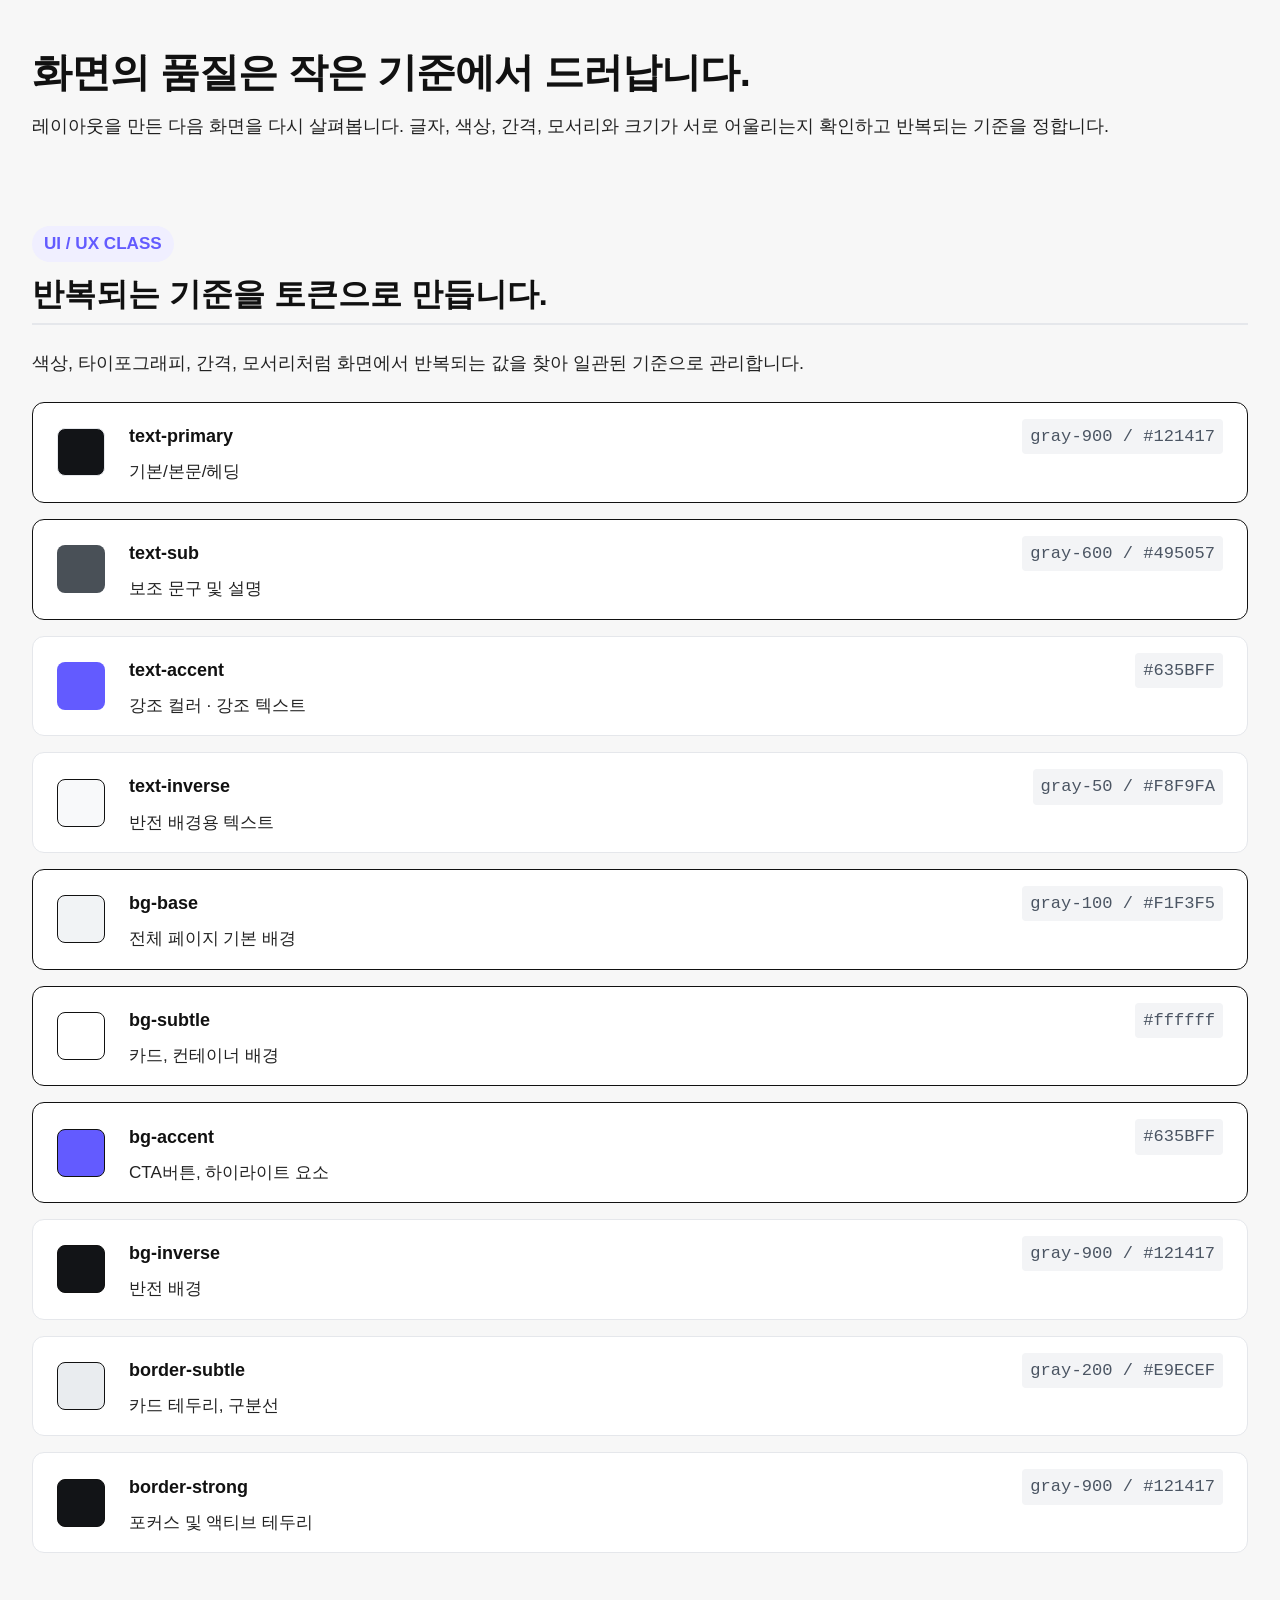
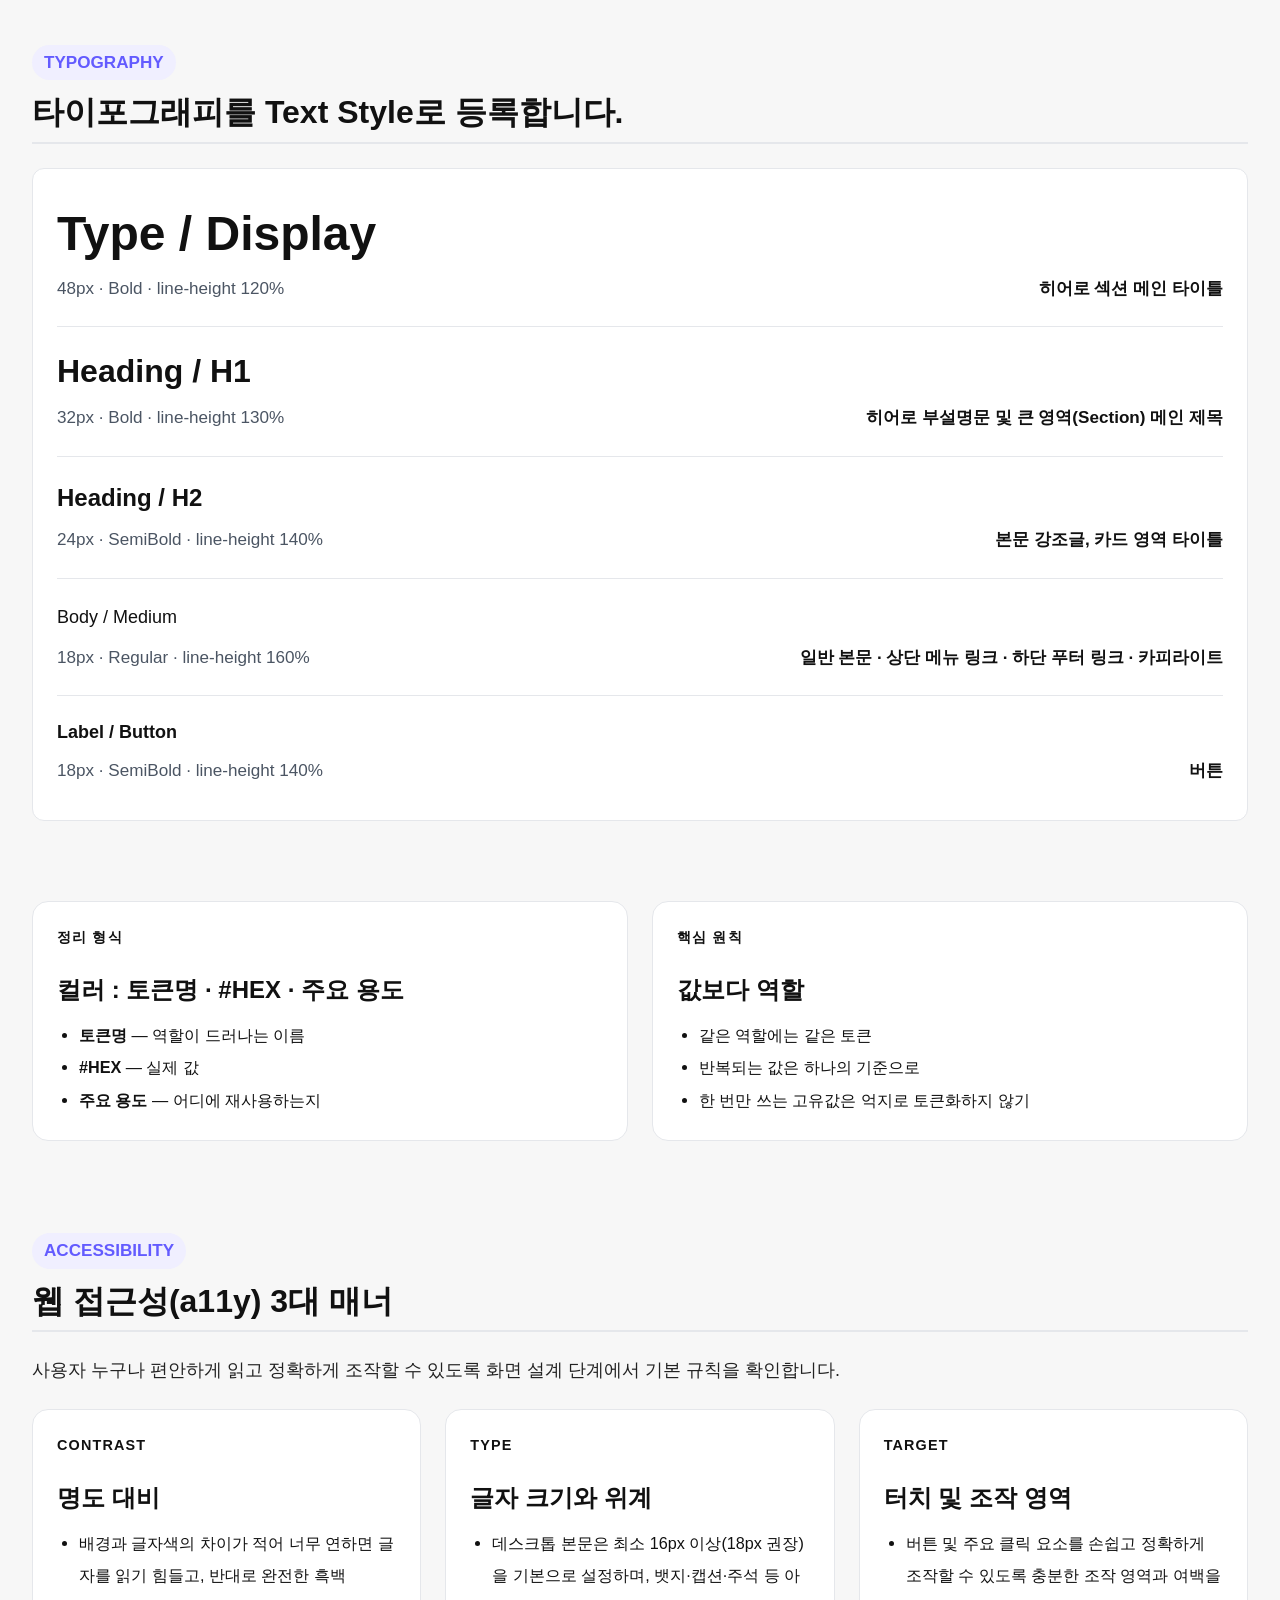
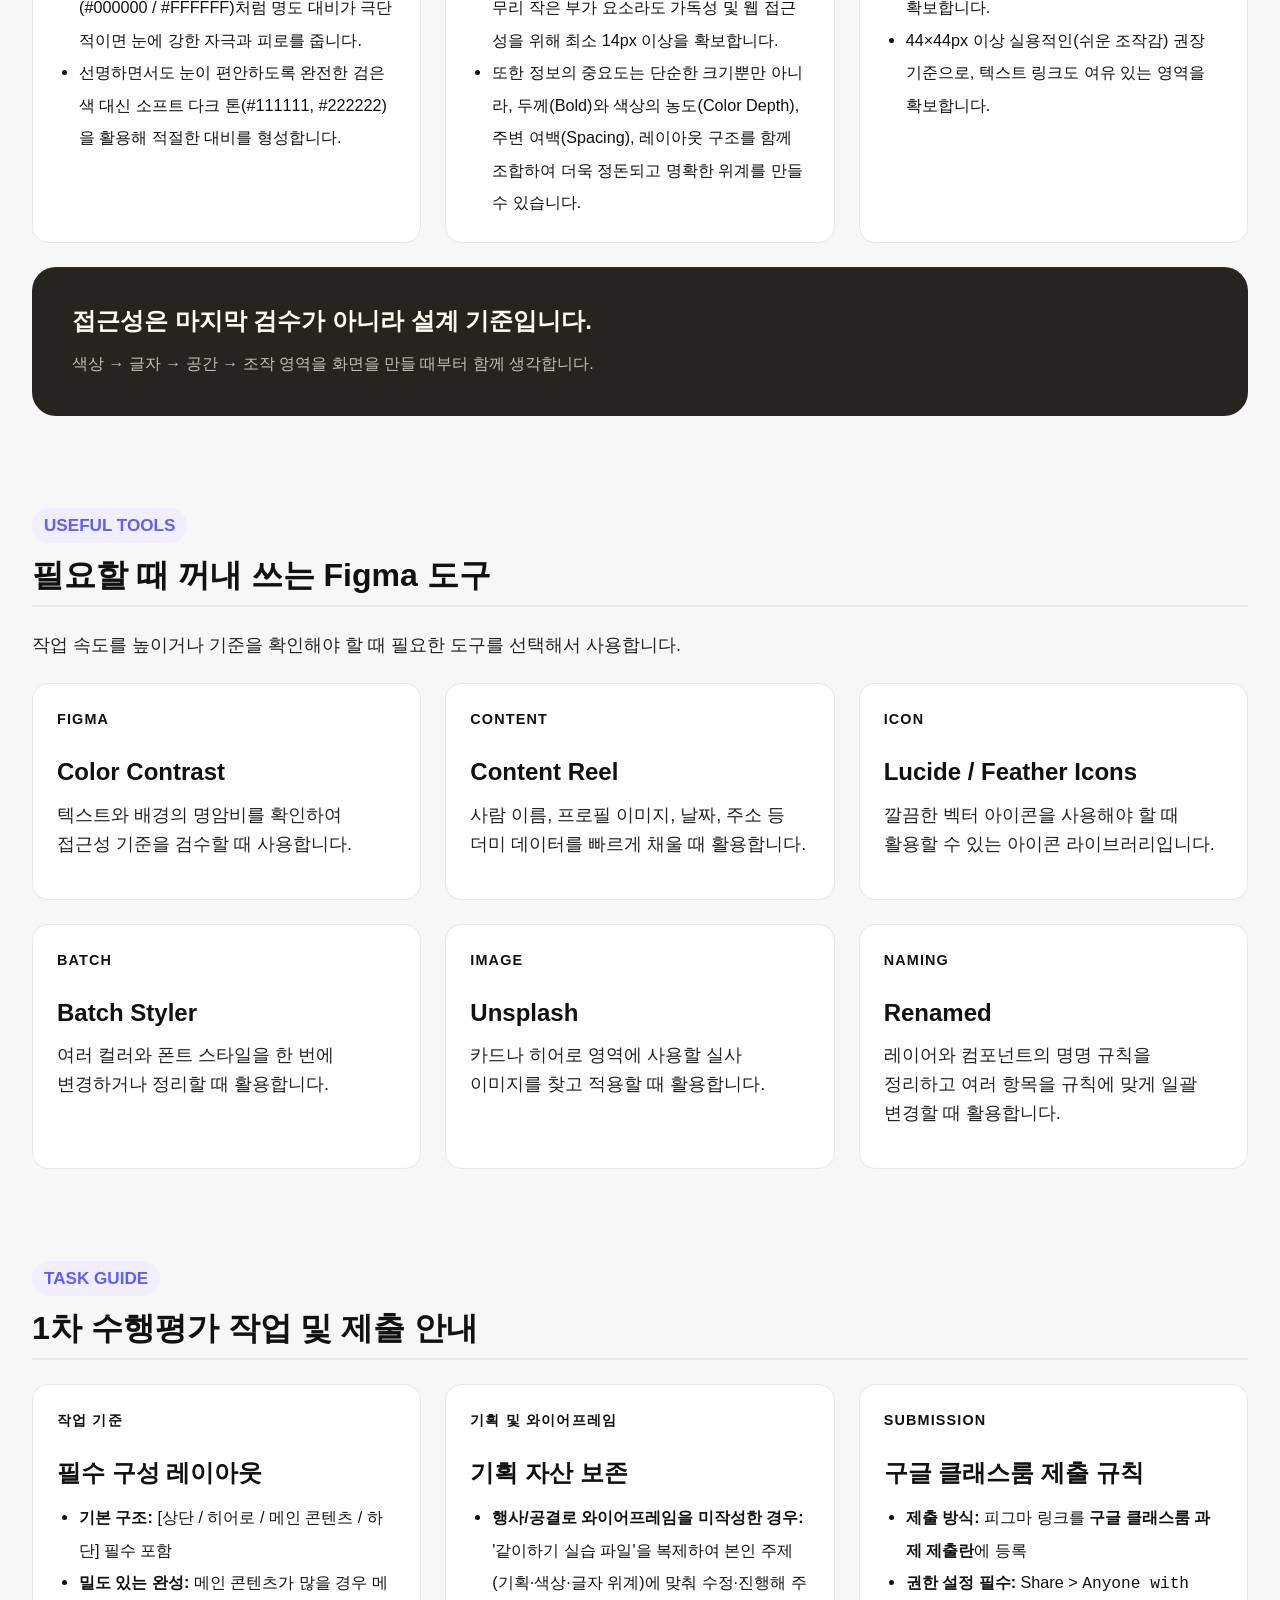
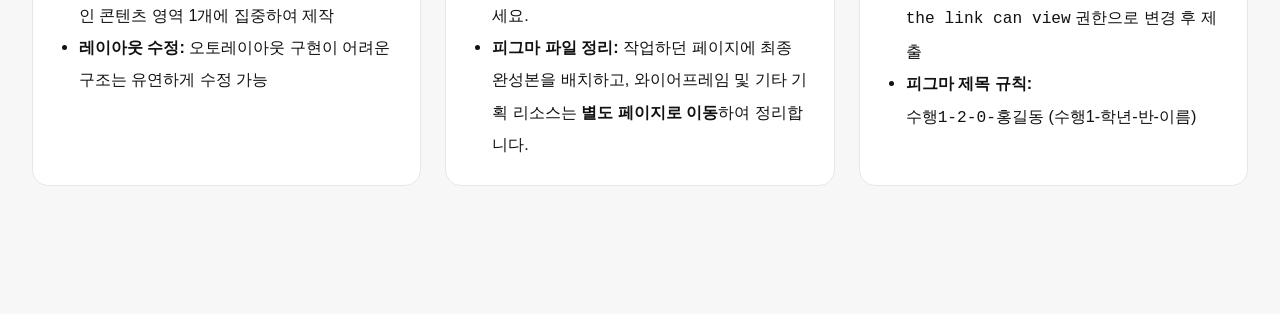
==== commit 6809e512: "1140" ====
--- a/intro.html
+++ b/intro.html
@@ -1,311 +1,235 @@
 <!DOCTYPE html>
-<html lang="ko">
-<head>
+<html lang="ko"><head>
     <meta charset="UTF-8">
     <meta name="viewport" content="width=device-width, initial-scale=1.0">
-    <title>웹 레이아웃과 오토레이아웃의 본질 가이드</title>
+    <title>피그마 &amp; 웹 레이아웃 종합 레퍼런스 가이드</title>
     <style>
         :root {
-            --bg-main: #f8f9fa;
+            --bg-main: #f7f7f7;
             --bg-card: #ffffff;
-            --text-primary: #0d0c22; /* Dribbble 특유의 짙은 네이비/블랙 */
-            --text-secondary: #565565;
-            --text-muted: #9e9ea7;
-            --accent: #ea4c89; /* Dribbble 시그니처 시각 포인트 */
-            --accent-blue: #2563eb;
-            --accent-bg: #fbebf1;
-            --border: #e7e7e9;
-            --border-hover: #d0d0d5;
-            --warning-bg: #fffbeb;
-            --warning-border: #f59e0b;
+            --text-primary: #111111;
+            --text-secondary: #222222;
+            --text-muted: #4b5563;
+            --accent: #635bff;
+            --accent-light: #f0efff;
+            --border: #e5e7eb;
+            --code-bg: #1e293b;
         }
 
         * { box-sizing: border-box; margin: 0; padding: 0; }
+        
         body {
-            font-family: -apple-system, BlinkMacSystemFont, "SF Pro Display", "Segoe UI", Roboto, "Noto Sans KR", sans-serif;
+            font-family: -apple-system, BlinkMacSystemFont, "Segoe UI", Roboto, "Noto Sans KR", sans-serif;
             background-color: var(--bg-main);
             color: var(--text-primary);
             line-height: 1.6;
-            font-size: 18px;
-            -webkit-font-smoothing: antialiased;
-        }
-
-        /* Layout Container */
-        .container { max-width: 960px; margin: 0 auto; padding: 0 24px; }
-        section { padding: 80px 0; border-bottom: 1px solid var(--border); }
+            font-size: 18px; /* 기준 폰트 크기 18px */
+        }
+        *[hidden]{display: none!important;}
+
+        /* Container: Padding 48px(Top/Bottom), 24px(Left/Right) - 8px 배수 */
+        .container { 
+            max-width: 1300px; 
+            margin: 0 auto; 
+            padding: 48px 32px; 
+        }
         
-        /* Typography Hierarchy Guide */
-        .badge {
-            display: inline-block;
-            padding: 6px 14px;
-            background-color: var(--accent-bg);
-            color: var(--accent);
-            font-weight: 700;
-            font-size: 14px;
-            border-radius: 999px;
-            margin-bottom: 16px;
-            letter-spacing: 0.02em;
-        }
-        h1 { font-size: 40px; line-height: 1.25; margin-bottom: 20px; letter-spacing: -0.025em; font-weight: 800; }
-        h2 { font-size: 32px; line-height: 1.3; margin-bottom: 16px; letter-spacing: -0.02em; font-weight: 700; }
-        h3 { font-size: 22px; line-height: 1.4; margin-bottom: 8px; font-weight: 700; color: var(--text-primary); }
-        p { color: var(--text-secondary); margin-bottom: 16px; word-break: keep-all; font-size: 18px; line-height: 1.6; }
-        strong { color: var(--text-primary); }
-
-        /* Story Quote Box */
-        .story-box {
-            background-color: #0d0c22;
-            color: #f8fafc;
-            padding: 32px;
+        /* Quick Link Banner: Margin 40px, Padding 24px - 8px 배수 */
+        .quick-link-banner {
+            background-color: var(--accent);
+            color: #ffffff;
+            padding: 24px;
             border-radius: 16px;
-            margin: 24px 0;
-            box-shadow: 0 12px 32px rgba(13, 12, 34, 0.08);
-        }
-        .story-box p { color: #9e9ea7; font-size: 18px; margin-bottom: 0; line-height: 1.7; }
-        .story-box strong { color: #38bdf8; font-weight: 700; }
-
-        /* Cards Grid */
-        .grid-2 { display: grid; grid-template-columns: 1fr 1fr; gap: 24px; margin-top: 24px; }
-        .card {
-            background: var(--bg-card);
-            padding: 28px;
-            border-radius: 16px;
-            border: 1px solid var(--border);
-            box-shadow: 0 4px 16px rgba(0, 0, 0, 0.02);
-        }
-
-        /* Practice Steps & Checklist */
-        .step-card {
-            background: var(--bg-card);
-            border: 1px solid var(--border);
-            border-left: 4px solid var(--accent-blue);
-            padding: 32px;
-            border-radius: 16px;
-            margin-top: 32px;
-            box-shadow: 0 4px 20px rgba(0, 0, 0, 0.03);
-        }
-        .step-card ul { list-style: none; margin-top: 16px; }
-        .step-card li { margin-bottom: 12px; color: var(--text-secondary); position: relative; padding-left: 28px; font-size: 18px; }
-        .step-card li::before { content: "✔"; position: absolute; left: 0; color: var(--accent-blue); font-weight: bold; }
-
-        /* Example Box */
-        .example-box {
-            background-color: var(--bg-main);
-            border: 1px solid var(--border);
-            padding: 20px;
-            border-radius: 12px;
-            margin-top: 16px;
-            font-size: 16px;
-        }
-        .example-box p { font-size: 16px; margin-bottom: 6px; color: var(--text-secondary); }
-
-        /* Submission Box */
-        .submission-box {
-            background-color: var(--warning-bg);
-            border: 2px solid var(--warning-border);
-            padding: 32px;
-            border-radius: 16px;
-            margin-top: 32px;
-        }
-        .submission-code {
-            background-color: #ffffff;
-            border: 1px solid #fcd34d;
-            padding: 8px 16px;
-            border-radius: 8px;
-            font-family: ui-monospace, SFMono-Regular, Menlo, Monaco, Consolas, monospace;
-            font-weight: 700;
-            color: #b45309;
-            display: inline-block;
-            margin: 6px 0;
-            font-size: 18px;
-        }
-
-        /* 🎨 DRIBBBLE STYLE WIREFRAME PREVIEW BOXES */
-        .preview-box {
-          display: none;
-            background-color: #f3f3f5;
-            border: 1px solid var(--border);
-            border-radius: 16px;
-            padding: 24px;
-            margin: 20px 0;
-        }
-        .preview-tag {
-            font-size: 13px;
-            font-weight: 700;
-            color: var(--text-muted);
-            margin-bottom: 12px;
-            display: block;
-            text-transform: uppercase;
-            letter-spacing: 0.05em;
-        }
-
-        /* Header UI Preview */
-        .wf-header {
             display: flex;
             justify-content: space-between;
             align-items: center;
+            margin-bottom: 40px;
+            box-shadow: 0 4px 16px rgba(99, 91, 255, 0.2);
+        }
+        .quick-link-banner a {
             background: #ffffff;
-            padding: 16px 28px;
-            border-radius: 12px;
-            border: 1px solid var(--border);
-            box-shadow: 0 4px 12px rgba(0,0,0,0.03);
-        }
-        .wf-logo { font-weight: 900; font-size: 24px; color: var(--text-primary); letter-spacing: -0.03em; }
-        .wf-logo span { color: var(--accent); }
-        .wf-menu { display: flex; gap: 24px; font-size: 16px; font-weight: 600; color: var(--text-secondary); }
-        .wf-menu span { cursor: pointer; transition: color 0.2s; }
-        .wf-menu span:hover { color: var(--text-primary); }
-        .wf-btn { 
-            background: var(--text-primary); 
-            color: #ffffff; 
-            padding: 10px 20px; 
-            border-radius: 999px; 
-            font-size: 15px; 
-            font-weight: 700; 
-            letter-spacing: -0.01em;
-        }
-
-        /* Hero UI Preview */
-        .wf-hero {
-            display: grid;
-            grid-template-columns: 1.2fr 0.8fr;
-            gap: 32px;
-            align-items: center;
-            background: #ffffff;
-            padding: 40px;
-            border-radius: 16px;
-            border: 1px solid var(--border);
-            box-shadow: 0 8px 24px rgba(0,0,0,0.04);
-        }
-        .wf-hero-badge {
+            color: var(--accent);
+            padding: 12px 24px;
+            border-radius: 8px;
+            text-decoration: none;
+            font-weight: 700;
+            font-size: 18px;
+            transition: all 0.2s;
+        }
+        .quick-link-banner a:hover { opacity: 0.9; transform: translateY(-1px); }
+
+        section { margin-bottom: 80px; }
+
+        .badge {
             display: inline-block;
             padding: 4px 12px;
-            background: #f0fdf4;
-            color: #16a34a;
-            font-size: 13px;
+            background-color: var(--accent-light);
+            color: var(--accent);
             font-weight: 700;
+            font-size: .95em;
             border-radius: 999px;
+            margin-top: 12px;
             margin-bottom: 12px;
         }
-        .wf-hero-title { 
-            font-size: 40px; 
-            font-weight: 800; 
-            color: var(--text-primary); 
-            line-height: 1.2; 
-            letter-spacing: -0.03em;
-            margin-bottom: 12px; 
-        }
-        .wf-hero-sub { 
-            font-size: 20px; 
-            color: var(--text-secondary); 
-            line-height: 1.6;
-            margin-bottom: 20px; 
-        }
-        .wf-hero-img { 
-            width: 100%; 
-            height: 220px; 
-            background: linear-gradient(135deg, #6366f1 0%, #a855f7 100%); 
-            border-radius: 12px; 
-            display: flex; 
-            flex-direction: column;
-            align-items: center; 
-            justify-content: center; 
-            color: #ffffff; 
-            font-size: 14px; 
+
+        /* Typography Hierarchy (8px/4px 기반) */
+        h1 { font-size: 40px; margin-bottom: 16px; letter-spacing: -0.02em; line-height: 1.2; }
+        h2 { font-size: 32px; margin-bottom: 24px; border-bottom: 2px solid var(--border); padding-bottom: 8px; line-height: 1.3; }
+        h3 { font-size: 24px; margin-bottom: 12px; line-height: 1.4; }
+        p { color: var(--text-secondary); margin-bottom: 16px; word-break: keep-all; font-size: 18px; }
+
+        /* Cards & Grids */
+        .card { 
+            background: var(--bg-card); 
+            padding: 24px; 
+            border-radius: 16px; 
+            border: 1px solid var(--border);
+        }
+        .grid-2 { display: grid; grid-template-columns: 1fr 1fr; gap: 24px; }
+        
+        table { width: 100%; border-collapse: collapse; margin: 16px 0; font-size: 18px; }
+        th, td { padding: 12px 16px; text-align: left; border-bottom: 1px solid var(--border); }
+        th { background-color: var(--bg-main); font-weight: 700; }
+
+        /* Hidden Section / Accordion */
+        .hidden-section {
+            background: var(--bg-card);
+            border: 1px solid var(--border);
+            border-radius: 12px;
+            margin-bottom: 16px;
+            overflow: hidden;
+        }
+        .toggle-btn {
+            width: 100%;
+            padding: 24px;
+            background: none;
+            border: none;
+            text-align: left;
+            font-size: 20px;
             font-weight: 700;
-            box-shadow: inset 0 0 0 1px rgba(255,255,255,0.2);
-        }
-
-        /* Cards UI Preview (12 Column Based 3-Grid) */
-        .wf-cards-grid { 
-            display: grid; 
-            grid-template-columns: repeat(3, 1fr); 
-            gap: 20px; 
-            margin-top: 12px; 
-        }
-        .wf-card-item { 
-            background: #ffffff; 
-            border: 1px solid var(--border); 
-            border-radius: 12px; 
-            padding: 16px; 
-            transition: transform 0.2s, box-shadow 0.2s;
-        }
-        /* .wf-card-item:hover {
-            transform: translateY(-2px);
-            box-shadow: 0 12px 24px rgba(0,0,0,0.06);
-        } */
-        .wf-card-img { 
-            height: 140px; 
-            background-size: cover;
-            background-position: center;
-            border-radius: 8px; 
-            margin-bottom: 14px; 
-        }
-        .wf-card-img-1 { background: linear-gradient(135deg, #f43f5e, #fb7185); }
-        .wf-card-img-2 { background: linear-gradient(135deg, #0ba5e9, #38bdf8); }
-        .wf-card-img-3 { background: linear-gradient(135deg, #10b981, #34d399); }
-
-        .wf-card-title { font-size: 17px; font-weight: 700; color: var(--text-primary); margin-bottom: 6px; letter-spacing: -0.01em; }
-        .wf-card-desc { font-size: 16px; color: var(--text-secondary); line-height: 1.5; }
-        .wf-card-footer { 
-            display: flex; 
-            justify-content: space-between; 
-            align-items: center; 
-            margin-top: 14px; 
-            padding-top: 12px; 
-            border-top: 1px solid #f3f3f5; 
-            font-size: 13px;
-            color: var(--text-muted);
-            font-weight: 600;
-        }
-
-        /* Footer UI Preview */
-        .wf-footer { 
-            background: #0d0c22; 
-            color: #9e9ea7; 
-            padding: 32px 36px; 
-            border-radius: 16px; 
-            font-size: 16px; 
-        }
-        .wf-footer-top { 
-            display: flex; 
-            justify-content: space-between; 
-            align-items: center;
-            margin-bottom: 24px; 
-            border-bottom: 1px solid #25243a; 
-            padding-bottom: 20px; 
-        }
-        .wf-footer-links { display: flex; gap: 20px; font-weight: 500; }
-        .wf-footer-links span { cursor: pointer; }
-        .wf-footer-links span.active { color: #ffffff; font-weight: 700; }
-        .wf-footer-bottom {
+            color: var(--text-primary);
+            cursor: pointer;
             display: flex;
             justify-content: space-between;
             align-items: center;
-            color: #6e6d7a;
-            font-size: 14px;
-        }
-
-        .list-info{margin: 0; padding-left: 20px;font-size: .95em;}
-        .submission-box .list-info{color: #78350f;}
-        .list-info li{padding:2px 0}
-        .list-info > li{padding:4px 0}
-        .list-info ul{padding-left:24px; margin-top: 4px;}
-        .list-info em{font-style: normal;font-weight: bold;}
-
-        /* Responsive */
-        @media (max-width: 768px) {
-            body { font-size: 16px; }
-            h1 { font-size: 30px; }
-            h2 { font-size: 24px; }
-            h3 { font-size: 20px; }
-            p, .step-card li { font-size: 16px; }
+        }
+        .toggle-btn:hover { background-color: var(--bg-main); }
+        .toggle-content {
+            padding: 24px;
+            border-top: 1px solid var(--border);
+            display: none;
+        }
+        .toggle-content.active { display: block; }
+        .unlock-icon { font-size: .95em; color: #10b981; background: #d1fae5; padding: 4px 8px; border-radius: 4px; }
+
+        /* Color Preview Style */
+        .color-preview-list {
+            display: flex;
+            flex-direction: column;
+            gap: 16px;
+            margin-top: 24px;
+        }
+        .color-item {
+            display: flex;
+            align-items: center;
+            gap: 24px;
+            padding: 16px 24px;
+            background: #ffffff;
+            border: 1px solid #e5e7eb;
+            border-radius: 12px;
+        }
+        .color-item.check{border-color:var(--text-primary)}
+        .color-chip {
+            width: 48px;
+            height: 48px;
+            border-radius: 8px;
+            flex-shrink: 0;
+        }
+        .color-info { flex-grow: 1; }
+        .color-header {
+            display: flex;
+            justify-content: space-between;
+            align-items: center;
+            margin-bottom: 4px;
+        }
+        .color-name { font-size: 18px; font-weight: 700; color: #111111; }
+        .color-hex {
+            font-family: monospace;
+            font-size: .95em;
+            color: #4b5563;
+            background: #f3f4f6;
+            padding: 4px 8px;
+            border-radius: 4px;
+        }
+        .color-desc { font-size: .95em; color: #222222; }
+
+        /* Color token copy */
+        .color-name {
+            cursor: pointer;
+            user-select: none;
+        }
+
+        .color-name:hover {
+            text-decoration: underline;
+            text-underline-offset: 3px;
+        }
+
+        .color-name.copied {
+            color: #10b981;
+        }
+
+        /* Typography Preview Style */
+        .typo-preview-list {
+            display: flex;
+            flex-direction: column;
+            margin-top: 24px;
+            background: #ffffff;
+            border: 1px solid #e5e7eb;
+            border-radius: 12px;
+            padding: 12px 24px;
+        }
+        .typo-item {
+            padding: 24px 0;
+            border-bottom: 1px solid #e5e7eb;
+        }
+        .typo-item:last-child { border-bottom: none; }
+        .typo-preview-text { color: #111111; margin-bottom: 12px; word-break: keep-all; }
+        .typo-meta {
+            display: flex;
+            justify-content: space-between;
+            align-items: center;
+            font-size: .95em;
+        }
+        .typo-spec { color: #4b5563; font-weight: 500; }
+        .typo-use { color: #111111; font-weight: 600; }
+
+        .panel-wrap{margin-top:24px;display: flex;flex-wrap:wrap;gap: 24px;}
+        .panel{flex:1;min-width:300px;padding: 24px;
+        background: #fff;
+        border: 1px solid var(--border);
+        border-radius: 16px;}
+        .panel .role,
+        .panel .tag,
+        .panel-label {display: block;margin-bottom:24px;
+        font-size: .8em;
+        font-weight: 900;
+        letter-spacing: .08em;}
+        .panel ul {
+        margin: 0;
+        padding-left: 22px;
+        font-size: .9em;
+        line-height: 2;
+        }
+        .panel .note{margin-top:16px;font-size: .9em;}
+        .callout{margin-top:24px;padding: 37px 40px;background: #27231f;color: #fffaf0;border-radius: 24px;}
+        .callout p {margin: 0;color: color-mix(in srgb, #fffaf0 72%, transparent);font-size: 16px;line-height: 1.8;}
+
+        strong.primary{font-size: 1.25em;}
+
+        @media (max-width: 640px) {
+            .typo-meta { flex-direction: column; align-items: flex-start; gap: 4px; }
             .grid-2 { grid-template-columns: 1fr; }
-            .wf-hero { grid-template-columns: 1fr; padding: 24px; }
-            .wf-cards-grid { grid-template-columns: 1fr; }
-            .wf-header { flex-direction: column; gap: 16px; align-items: flex-start; }
-            .wf-footer-top { flex-direction: column; gap: 16px; align-items: flex-start; }
-            section { padding: 48px 0; }
+            .quick-link-banner { flex-direction: column; gap: 16px; text-align: center; }
         }
     </style>
 </head>
@@ -313,259 +237,444 @@
 
     <div class="container">
         
-        <!-- INTRO -->
+        <!-- TOP QUICK LINK -->
+        <div class="quick-link-banner" hidden>
+            <div>
+                <h3 style="color: #fff; margin-bottom: 4px;">🚀 실습 따라하기 페이지로 이동</h3>
+                <p style="color: #e0e7ff; margin-bottom: 0; font-size: .95em;">1440px 그리드 세팅부터 헤더/푸터 따라하기 가이드</p>
+            </div>
+            <a href="index.html">실습 가이드 열기 ➔</a>
+        </div>
+
+        <h1>화면의 품질은 작은 기준에서 드러납니다.</h1>
+        <p>레이아웃을 만든 다음 화면을 다시 살펴봅니다. 글자, 색상, 간격, 모서리와 크기가 서로 어울리는지 확인하고 반복되는 기준을 정합니다.</p>
+        <br><br>
+
         <section>
-            <span class="badge">01 · INTRO</span>
-            <h2>웹의 구조를 이해하고 피그마로 화면 설계하기</h2>
-            <p>웹 화면을 만들 때는 단순히 원하는 위치에 요소를 배치하는 것이 아니라, 어떤 요소가 함께 움직이고 어떻게 연결되는지를 먼저 생각해야 합니다.
-            <br>
-            우리는 화면을 설계하는 도구로 Figma를 사용하고, Figma의 Auto Layout을 통해 웹의 구조를 직접 만들어 봅니다.</p>
-
-            <div class="grid-2" style="margin-top: 24px;">
-                <div class="card">
-                    <h3>📐 화면을 구조로 보기</h3>
-                    <p>화면을 자유롭게 배치하는 것이 아니라 큰 상자 안에 작은 상자를 넣듯 영역과 요소의 관계를 생각합니다.</p>
-                </div>
-                <div class="card" style="border-color: var(--accent-blue);">
-                    <h3>🧩 필요한 요소를 묶기</h3>
-                    <p>함께 움직여야 하는 요소를 하나의 묶음으로 만들고, 가로 또는 세로로 정렬하면서 화면의 구조를 완성합니다.</p>
-                </div>
-            </div>
-            <p style="margin-top: 24px;"><strong>오늘의 핵심:</strong> Auto Layout의 기능을 모두 외우는 것이 목표가 아닙니다. “무엇과 무엇을 하나로 묶을까?”를 생각하면서 웹 화면의 구조를 직접 만들어 보는 것이 목표입니다.</p>
+            <span class="badge">UI / UX CLASS</span>
+            <h2>반복되는 기준을 토큰으로 만듭니다.</h2>
+            <p>색상, 타이포그래피, 간격, 모서리처럼 화면에서 반복되는 값을 찾아 일관된 기준으로 관리합니다.</p>
+            <div class="color-preview-list">
+    <!-- 1. Text Primary (필수) : 가장 기본이 되는 텍스트 -->
+    <div class="color-item check">
+        <div class="color-chip" style="background-color: #121417; border: 1px solid #E5E7EB;"></div>
+        <div class="color-info">
+            <div class="color-header">
+                <span class="color-name">text-primary</span>
+                <span class="color-hex">gray-900 / #121417</span>
+            </div>
+            <div class="color-desc">기본/본문/헤딩</div>
+        </div>
+    </div>
+
+    <!-- 2. Text Sub (필수) : 정보 위계를 세우기 위한 부제목/설명용 -->
+    <div class="color-item check">
+        <div class="color-chip" style="background-color: #495057;"></div>
+        <div class="color-info">
+            <div class="color-header">
+                <span class="color-name">text-sub</span>
+                <span class="color-hex">gray-600 / #495057</span>
+            </div>
+            <div class="color-desc">보조 문구 및 설명</div>
+        </div>
+    </div>
+
+    <div class="color-item">
+        <div class="color-chip" style="background-color: #635BFF;"></div>
+        <div class="color-info">
+            <div class="color-header">
+                <span class="color-name">text-accent</span>
+                <span class="color-hex">#635BFF</span>
+            </div>
+            <div class="color-desc">강조 컬러 · 강조 텍스트</div>
+        </div>
+    </div>
+
+    <div class="color-item">
+        <div class="color-chip" style="background-color: #F8F9FA; border: 1px solid #111111;"></div>
+        <div class="color-info">
+            <div class="color-header">
+                <span class="color-name">text-inverse</span>
+                <span class="color-hex">gray-50 / #F8F9FA</span>
+            </div>
+            <div class="color-desc">반전 배경용 텍스트</div>
+        </div>
+    </div>
+
+    <!-- 3. BG Base (필수) : 전체 화면을 받쳐주는 기본 배경 -->
+    <div class="color-item check">
+        <div class="color-chip" style="background-color: #F1F3F5; border: 1px solid #111111;"></div>
+        <div class="color-info">
+            <div class="color-header">
+                <span class="color-name">bg-base</span>
+                <span class="color-hex">gray-100 / #F1F3F5</span>
+            </div>
+            <div class="color-desc">전체 페이지 기본 배경</div>
+        </div>
+    </div>
+
+    <!-- 4. BG Subtle (필수) : 기본 배경과 구분되는 카드/컨테이너 배경 -->
+    <div class="color-item check">
+        <div class="color-chip" style="background-color: #FFFFFF; border: 1px solid #111111;"></div>
+        <div class="color-info">
+            <div class="color-header">
+                <span class="color-name">bg-subtle</span>
+                <span class="color-hex">#ffffff</span>
+            </div>
+            <div class="color-desc">카드, 컨테이너 배경</div>
+        </div>
+    </div>
+
+    <!-- 5. BG Accent (필수) : 시선을 사로잡는 주 행동(CTA) 버튼용 -->
+    <div class="color-item check">
+        <div class="color-chip" style="background-color: #635BFF; border: 1px solid #111111;"></div>
+        <div class="color-info">
+            <div class="color-header">
+                <span class="color-name">bg-accent</span>
+                <span class="color-hex">#635BFF</span>
+            </div>
+            <div class="color-desc">CTA버튼, 하이라이트 요소</div>
+        </div>
+    </div>
+
+    <div class="color-item">
+        <div class="color-chip" style="background-color: #121417; border: 1px solid #111111;"></div>
+        <div class="color-info">
+            <div class="color-header">
+                <span class="color-name">bg-inverse</span>
+                <span class="color-hex">gray-900 / #121417</span>
+            </div>
+            <div class="color-desc">반전 배경</div>
+        </div>
+    </div>
+
+    <div class="color-item">
+        <div class="color-chip" style="background-color: #E9ECEF; border: 1px solid #111111;"></div>
+        <div class="color-info">
+            <div class="color-header">
+                <span class="color-name">border-subtle</span>
+                <span class="color-hex">gray-200 / #E9ECEF</span>
+            </div>
+            <div class="color-desc">카드 테두리, 구분선</div>
+        </div>
+    </div>
+
+    <div class="color-item">
+        <div class="color-chip" style="background-color: #121417; border: 1px solid #111111;"></div>
+        <div class="color-info">
+            <div class="color-header">
+                <span class="color-name">border-strong</span>
+                <span class="color-hex">gray-900 / #121417</span>
+            </div>
+            <div class="color-desc">포커스 및 액티브 테두리</div>
+        </div>
+    </div>
+</div>
+            </section>
+
+        <section>
+            <span class="badge">TYPOGRAPHY</span>
+            <h2>타이포그래피를 Text Style로 등록합니다.</h2>
+            <!-- <p>글자 위계는 단순히 <strong class="primary">크기</strong>뿐만 아니라 <strong class="primary">두께(Bold)와 색상</strong>을 조합하여 만들 수도 있습니다.</p> -->
+
+            <div class="typo-preview-list">
+                <div class="typo-item">
+                    <div class="typo-preview-text" style="font-size: 48px; font-weight: 700; line-height: 1.2;">Type / Display</div>
+                    <div class="typo-meta">
+                        <span class="typo-spec">48px · Bold · line-height 120%</span>
+                        <span class="typo-use">히어로 섹션 메인 타이틀</span>
+                    </div>
+                </div>
+
+                <div class="typo-item">
+                    <div class="typo-preview-text" style="font-size: 32px; font-weight: 700; line-height: 1.3;">Heading / H1</div>
+                    <div class="typo-meta">
+                        <span class="typo-spec">32px · Bold · line-height 130%</span>
+                        <span class="typo-use">히어로 부설명문 및 큰 영역(Section) 메인 제목</span>
+                    </div>
+                </div>
+
+                <div class="typo-item">
+                    <div class="typo-preview-text" style="font-size: 24px; font-weight: 600; line-height: 1.4;">Heading / H2</div>
+                    <div class="typo-meta">
+                        <span class="typo-spec">24px · SemiBold · line-height 140%</span>
+                        <span class="typo-use">본문 강조글, 카드 영역 타이틀</span>
+                    </div>
+                </div>
+
+                <div class="typo-item">
+                    <div class="typo-preview-text" style="font-size: 18px; font-weight: 400; line-height: 1.6;">Body / Medium</div>
+                    <div class="typo-meta">
+                        <span class="typo-spec">18px · Regular · line-height 160%</span>
+                        <span class="typo-use">일반 본문 · 상단 메뉴 링크 · 하단 푸터 링크 · 카피라이트</span>
+                    </div>
+                </div>
+
+                <div class="typo-item">
+                    <div class="typo-preview-text" style="font-size: 18px; font-weight: 600; line-height: 1.4;">Label / Button</div>
+                    <div class="typo-meta">
+                        <span class="typo-spec">18px · SemiBold · line-height 140%</span>
+                        <span class="typo-use">버튼</span>
+                    </div>
+                </div>
+            </div>
         </section>
 
-        <!-- PRACTICE GUIDE -->
+<section hidden>
+    <span class="badge">SPACING</span>
+    <h2>반복되는 간격을 하나의 기준으로</h2>
+    <p>반복되는 간격을 찾아 일정한 규칙으로 관리합니다.</p>
+
+    <div class="panel-wrap">
+      <article class="panel">
+        <div>
+            <div class="role">작은 간격</div>
+            <h3 class="name">spacing / sm</h3>
+        </div>
+        <div>
+            <div class="value">
+                8<small> px</small>
+            </div>
+            <div class="note">작은 요소 사이</div>
+        </div>
+      </article>
+      <article class="panel"><div><div class="role">기본 간격</div><div class="name">spacing / default</div></div><div><div class="value">16<small> px</small></div><div class="note">기본적인 요소 사이</div></div></article>
+      <article class="panel"><div><div class="role">요소 사이</div><div class="name">spacing / md</div></div><div><div class="value">24<small> px</small></div><div class="note">요소 · 콘텐츠 사이</div></div></article>
+      <article class="panel"><div><div class="role">콘텐츠 영역</div><div class="name">spacing / lg</div></div><div><div class="value">32<small> px</small></div><div class="note">콘텐츠 그룹 사이</div></div></article>
+      <article class="panel"><div><div class="role">큰 영역</div><div class="name">spacing / xl</div></div><div><div class="value">80<small> px</small></div><div class="note">큰 영역 사이</div></div></article>
+    </div>
+</section>
+
+<section hidden>
+    <span class="badge">Radius</span>
+    <h2>모서리</h2>
+    <p>반복되는 UI에 몇 가지 기준을 정하면 전체 인상이 자연스럽게 정돈됩니다.</p>
+
+    <div class="panel-wrap">
+      <article class="panel">
+        <div class="name">radius / sm</div>
+        <div class="note">12px · 썸네일 및 중간 요소</div>
+      </article>
+      <article class="panel">
+        <div class="name">radius / md</div>
+        <div class="note">24px · 카드</div>
+      </article>
+      <article class="panel">
+        <div class="name">radius / full</div>
+        <div class="note">99px · 버튼 및 알약 형태</div>
+      </article>
+    </div>
+</section>
+
+<section hidden>
+    <span class="badge">Radius</span>
+    <h2>반복되지 않는 값은 억지로 토큰화하지 않습니다.</h2>
+    <p>특정 영역에서만 사용하는 고유한 여백은 해당 영역의 레이아웃 값으로 남겨도 됩니다.</p>
+
+    <div class="panel-wrap">
+      <article class="panel">
+        <div class="number">128px</div>
+        <div class="name">Hero 상·하 여백</div>
+        <div class="note">히어로에서만 사용하는 값이라면 별도의 spacing 토큰을 만들지 않고 해당 영역의 레이아웃 값으로 둡니다.</div>
+      </article>
+      <article class="panel">
+        <div class="number">64px</div>
+        <div class="name">Footer 상·하 여백</div>
+        <div class="note">하단 영역에서만 사용하는 값이라면 해당 영역의 고유한 레이아웃 값으로 관리합니다.</div>
+      </article>
+    </div>
+</section>
+
+<section>
+    <div class="panel-wrap">
+      <article class="panel"><div class="panel-label">정리 형식</div><h3>컬러 : 토큰명 · #HEX · 주요 용도</h3><ul><li><strong>토큰명</strong> — 역할이 드러나는 이름</li><li><strong>#HEX</strong> — 실제 값</li><li><strong>주요 용도</strong> — 어디에 재사용하는지</li></ul></article>
+      <article class="panel"><div class="panel-label">핵심 원칙</div><h3>값보다 역할</h3><ul><li>같은 역할에는 같은 토큰</li><li>반복되는 값은 하나의 기준으로</li><li>한 번만 쓰는 고유값은 억지로 토큰화하지 않기</li></ul></article>
+    </div>
+</section>
+
         <section>
-            <span class="badge">Step by Step</span>
-            <h2>웹 화면 구조를 피그마로 함께 설계하기</h2>
-
-            <p>
-                먼저 전체 화면의 구조를 살펴보고,
-                <br>
-                필요한 곳에 Auto Layout을 적용하면서 화면이 어떻게 구성되는지 확인합니다.
-            </p>
-
-            <div class="story-box">
-                <p>
-                    <strong>생각하는 순서</strong><br>
-                    구조를 생각한다 → 묶는다 → 방향을 결정한다 → Auto Layout을 사용한다.
-                </p>
-            </div>
-
-            <!-- STEP 1 -->
-            <div class="step-card">
-                <h3>1. 메인 프레임 & 레이아웃 그리드 설정
-                </h3>
-
-                <p>
-                    웹페이지를 만들기 위한 <strong>전체 도화지</strong>를 먼저 준비합니다.
-                    화면의 크기와 콘텐츠가 놓일 기준을 설정합니다.
-                </p>
-
-                <ul>
-                    <li><strong>Desktop Frame 생성:</strong> 너비 1440px 크기의 프레임을 생성합니다.</li>
-                    <li><strong>Layout Grid 설정:</strong> Columns 12개, Margin 80px, Gutter 24px을 적용합니다.</li>
-                    <li><strong>전체 구조 확인:</strong> 화면 안에 Header → Hero → Main Content → Footer가 들어갈 자리를 생각합니다.</li>
-                </ul>
-            </div>
-
-            <!-- STEP 2: HEADER -->
-            <div class="step-card">
-                <h3>2. 상단 (Header) 영역 구성
-                </h3>
-
-                <div class="preview-box">
-                    <span class="preview-tag">👁️ 헤더 완성 예시</span>
-
-                    <div class="wf-header">
-                        <div class="wf-logo">Gildong<span>.</span></div>
-
-                        <div class="wf-menu">
-                            <span>소개</span>
-                            <span>서비스</span>
-                            <span>프로젝트</span>
-                            <span>문의</span>
-                        </div>
-
-                        <div class="wf-btn">시작하기</div>
-                    </div>
-                </div>
-
-                <p>웹페이지의 가장 위에 있는 <strong>Header 영역</strong>을 만듭니다.</p>
-
-                <ul>
-                    <li><strong>구성 요소:</strong> 로고(본인 이름) + 메뉴(Navigation) + 액션 버튼</li>
-                </ul>
-            </div>
-
-            <!-- STEP 3: HERO -->
-            <div class="step-card">
-                <h3>3. 히어로 (Hero Visual) 영역 구성
-                </h3>
-
-                <div class="preview-box">
-                    <span class="preview-tag">👁️ 히어로 완성 예시</span>
-
-                    <div class="wf-hero">
-                        <div class="wf-hero-text">
-                            <!-- <span class="wf-hero-badge">Figma Web Screen</span> -->
-                            <div class="wf-hero-title">사용자가 쉽게 이해하는 화면을 설계합니다</div>
-                            <div class="wf-hero-sub">화면의 구조와 콘텐츠를 정리하고, 오토레이아웃을 활용해 일관된 UI 화면을 구성합니다.</div>
-                            <div class="wf-btn" style="display:inline-block;">작업 프로세스 보기 →</div>
-                        </div>
-
-                        <div class="wf-hero-img">
-                            <span style="font-size: 28px; margin-bottom: 8px;">🎨</span>
-                            <span>VISUAL EMBED</span>
-                        </div>
-                    </div>
-                </div>
-
-                <p>대표 비주얼 영역을 구성합니다.</p>
-
-                <ul>
-                    <li><strong>구성 요소:</strong> 타이틀 + 설명 + 버튼 + 이미지</li>
-                </ul>
-            </div>
-
-            <!-- STEP 4: CARDS -->
-            <div class="step-card">
-                <h3>4. 메인 콘텐츠 (Card List) 영역 구성
-                </h3>
-
-                <div class="preview-box">
-                    <span class="preview-tag">👁️ 카드 그리드 완성 예시</span>
-
-                    <div style="font-weight:800; font-size:32px; margin-bottom:16px; color:var(--text-primary); letter-spacing:-0.02em;">
-                        주요 작업 및 서비스 ✦
-                    </div>
-
-                    <div class="wf-cards-grid">
-                        <div class="wf-card-item">
-                            <div class="wf-card-img wf-card-img-1"></div>
-                            <div class="wf-card-title">헤더 영역</div>
-                            <div class="wf-card-desc">로고와 메뉴 등 사이트를 이동하는 데 필요한 내용을 배치합니다.</div>
-                        </div>
-
-                        <div class="wf-card-item">
-                            <div class="wf-card-img wf-card-img-2"></div>
-                            <div class="wf-card-title">메인 영역</div>
-                            <div class="wf-card-desc">페이지의 주요 내용과 사용자가 필요한 정보를 보여줍니다.</div>
-                        </div>
-
-                        <div class="wf-card-item">
-                            <div class="wf-card-img wf-card-img-3"></div>
-                            <div class="wf-card-title">푸터 영역</div>
-                            <div class="wf-card-desc">회사 정보, 연락처, 이용약관 등 페이지의 부가 정보를 제공합니다.</div>
-                            <!-- <div class="wf-card-footer">
-                                <span>HTML/CSS</span>
-                                <span>Clean Code</span>
-                            </div> -->
-                        </div>
-                    </div>
-                </div>
-
-                <p><strong>Card List</strong>를 만듭니다.</p>
-
-                <ul>
-                    <li><strong>카드 구성:</strong> 썸네일 이미지 + 카드 제목 + 설명</li>
-                    <li>카드 하나를 먼저 만든 뒤 복제하여 같은 구조와 간격으로 배치합니다.</li>
-                    <li>오토레이아웃을 활용해 카드 안의 요소들이 일정한 간격으로 정렬되도록 구성합니다.</li>
-                </ul>
-            </div>
-
-            <!-- STEP 5: FOOTER -->
-            <div class="step-card">
-                <h3>5. 하단 (Footer) 영역 구성
-                </h3>
-
-                <div class="preview-box">
-                    <span class="preview-tag">👁️ 푸터 완성 예시</span>
-
-                    <div class="wf-footer">
-                        <div class="wf-footer-top">
-                            <div style="font-weight:900; font-size:20px; color:#ffffff; letter-spacing:-0.02em;">
-                                Gildong<span style="color:var(--accent);">.</span>
-                            </div>
-
-                            <div class="wf-footer-links">
-                                <span>회사소개</span>
-                                <span>고객센터</span>
-                                <span class="active">개인정보처리방침</span>
-                                <span>이용약관</span>
-                            </div>
-                        </div>
-
-                        <div class="wf-footer-bottom">
-                            <div>© 2026 Gildong. All rights reserved.</div>
-                            <div>Designed with Figma Auto Layout</div>
-                        </div>
-                    </div>
-                </div>
-
-                <!-- <p>사이트의 필수 마무리 정보를 정돈합니다.</p> -->
-
-                <ul>
-                    <li><strong>구성 요소:</strong> 로고 + 사이트맵 메인 링크 + 개인정보 처리방침 강조 + 카피라이트</li>
-                </ul>
-
-                <div class="example-box">
-                    <p>📌 <strong>카피라이트 표기 예시</strong></p>
-                    <p>[예시 1] © 2026 Gildong. All rights reserved.</p>
-                    <p>[예시 2] Copyright 2026. Gildong all rights reserved.</p>
-                    <p>[예시 3] Copyright © 2026 Gildong.</p>
-                </div>
-            </div>
+            <span class="badge">ACCESSIBILITY</span>
+            <h2>웹 접근성(a11y) 3대 매너</h2>
+            <p>사용자 누구나 편안하게 읽고 정확하게 조작할 수 있도록 화면 설계 단계에서 기본 규칙을 확인합니다.</p>
+
+            <div class="panel-wrap">
+<article class="panel"><div class="panel-label">CONTRAST</div>
+    <h3>명도 대비</h3>
+    <ul>
+        <li>배경과 글자색의 차이가 적어 너무 연하면 글자를 읽기 힘들고, 반대로 완전한 흑백(#000000 / #FFFFFF)처럼 명도 대비가 극단적이면 눈에 강한 자극과 피로를 줍니다.</li>
+        <li>선명하면서도 눈이 편안하도록 완전한 검은색 대신 소프트 다크 톤(#111111, #222222)을 활용해 적절한 대비를 형성합니다.</li>
+    </ul>
+</article>
+<article class="panel"><div class="panel-label">TYPE</div>
+    <h3>글자 크기와 위계</h3>
+    <ul>
+        <li>데스크톱 본문은 최소 16px 이상(18px 권장)을 기본으로 설정하며, 뱃지·캡션·주석 등 아무리 작은 부가 요소라도 가독성 및 웹 접근성을 위해 최소 14px 이상을 확보합니다.</li>
+        <li>또한 정보의 중요도는 단순한 크기뿐만 아니라, 두께(Bold)와 색상의 농도(Color Depth), 주변 여백(Spacing), 레이아웃 구조를 함께 조합하여 더욱 정돈되고 명확한 위계를 만들 수 있습니다.</li>
+    </ul>
+</article>
+<article class="panel"><div class="panel-label">TARGET</div>
+    <h3>터치 및 조작 영역</h3>
+    <ul>
+        <li>버튼 및 주요 클릭 요소를 손쉽고 정확하게 조작할 수 있도록 충분한 조작 영역과 여백을 확보합니다.</li>
+        <li>44×44px 이상 실용적인(쉬운 조작감) 권장 기준으로, 텍스트 링크도 여유 있는 영역을 확보합니다.</li>
+    </ul>
+</article>
+    </div>
+    <div class="callout"><h3>접근성은 마지막 검수가 아니라 설계 기준입니다.</h3><p>색상 → 글자 → 공간 → 조작 영역을 화면을 만들 때부터 함께 생각합니다.</p></div>
         </section>
 
-        <!-- EVALUATION & SUBMISSION -->
-        <section style="border-bottom: none;">
-    <span class="badge" style="background-color: #fef3c7; color: #d97706;">Assignment</span>
-    <h2>수행평가 작업 및 제출 안내</h2>
-    
-    <p>함께 진행한 실습이 끝나면, 각자 기획하고 작성한 <strong>와이어프레임에 맞게 수행평가 작품 제작</strong>을 시작합니다.</p>
-
-    <div class="submission-box">
-        <h3 style="color: #92400e; margin-bottom: 12px; font-size: 22px;">📁 제출 파일 및 수행1 작업 안내</h3>
-        <p style="color: #78350f; margin-bottom: 16px;">수업 실습 파일과 개인 수행평가 파일의 규칙을 반드시 준수하여 제출합니다.</p>
-        
-        <!-- 파일명 규칙 -->
-        <div style="margin-top: 16px;">
-            <p style="color: #78350f; font-weight: 600; margin-bottom: 4px;">1. 수업 같이하기 실습 파일명:</p>
-            <span class="submission-code">실습1-2-0-홍길동</span>
-            <p style="font-size: 14px; color: #a16207; margin-bottom: 12px;">※ '실습1 - 2학년 - 0반 - 이름' 의미</p>
-
-            <p style="color: #78350f; font-weight: 600; margin-bottom: 4px;">2. 개인 주제 수행평가 파일명:</p>
-            <span class="submission-code">수행1-2-0-홍길동</span>
-            <p style="font-size: 14px; color: #a16207;">※ '수행1 - 2학년 - 0반 - 이름' 의미</p>
-        </div>
-
-        <!-- 제출 전 필수 확인사항 -->
-        <div style="margin-top: 16px; padding-top: 12px; border-top: 1px dashed #fcd34d;">
-            <p style="color: #b45309; font-weight: 700; margin-bottom: 4px;">⚠️ 제출 전 필수 확인사항</p>
-            <!-- <p style="color: #78350f; font-size: 15px; margin-bottom: 0;">
-                제출용 피그마 파일 내에는 최종 <strong>Desktop 프레임 1개만 남기고</strong>, 바깥의 불필요한 작업용 리소스나 레이아웃은 깔끔히 정리(삭제 또는 별도 파일 보관)합니다. 제출은 <strong>피그마 링크(Share &gt; Anyone with the link can view)</strong>로 제출합니다.
-            </p> -->
-            <ul class="list-info">
-              <li><strong>제출 형태</strong>: <em>피그마 링크 제출</em> (Share > <strong>Anyone</strong> with the link can view 권한 설정 필수)</li>
-              <li><strong>제출용 파일 정리</strong>: 피그마 파일 내에는 <strong>최종 결과물 1개</strong>만 남기고, 바깥에 널려 있는 불필요한 작업용 리소스나 초안 레이아웃은 <em>깔끔하게 정리</em>(삭제 또는 별도 페이지/파일 이동)해 주세요.</li>
-            </ul>
-        </div>
-    </div>
-
-    <div class="card" style="margin-top: 16px;">
-        <h3>💡 수행1 작업 및 정리</h3>
-        <ul class="list-info">
-          <li><strong>작업 준비</strong>: 기존에 작성한 개별 와이어프레임이 없는 경우, '같이하기 실습 파일'을 복제하고
-          <em>본인의 주제 컨셉(기획, 색상, 글자 위계)에 맞춰 디자인을 진행</em>합니다.</li>
-          <li>와이어프레임에서 작업하기 까다로운 구조가 있다면 오토레이아웃으로 <em>구현하기 쉬운 형태로 유연하게 변경</em>해도 좋습니다.</li>
-          <li>분량이 너무 많다면 필수 요소인 <strong>[상단 / 히어로 / 메인 콘텐츠 / 하단]</strong>을 기본으로 하고, <strong>[메인 콘텐츠]</strong>는 본인 주제에 맞춰 1개 영역만 선택하여 밀도 있게 제작합니다.</li>
-        </ul>
-    </div>
-
-</section>
-
-    </div>
-
-</body>
-</html>+        <section>
+            <span class="badge">USEFUL TOOLS</span>
+            <h2>필요할 때 꺼내 쓰는 Figma 도구</h2>
+            <p>작업 속도를 높이거나 기준을 확인해야 할 때 필요한 도구를 선택해서 사용합니다.</p>
+            
+            <div class="panel-wrap">
+                <article class="panel"><span class="tag">FIGMA</span><h3>Color Contrast</h3><p>텍스트와 배경의 명암비를 확인하여 접근성 기준을 검수할 때 사용합니다.</p></article>
+                <article class="panel"><span class="tag">CONTENT</span><h3>Content Reel</h3><p>사람 이름, 프로필 이미지, 날짜, 주소 등 더미 데이터를 빠르게 채울 때 활용합니다.</p></article>
+                <article class="panel"><span class="tag">ICON</span><h3>Lucide / Feather Icons</h3><p>깔끔한 벡터 아이콘을 사용해야 할 때 활용할 수 있는 아이콘 라이브러리입니다.</p></article>
+                <article class="panel"><span class="tag">BATCH</span><h3>Batch Styler</h3><p>여러 컬러와 폰트 스타일을 한 번에 변경하거나 정리할 때 활용합니다.</p></article>
+                <article class="panel"><span class="tag">IMAGE</span><h3>Unsplash</h3><p>카드나 히어로 영역에 사용할 실사 이미지를 찾고 적용할 때 활용합니다.</p></article>
+                <article class="panel"><span class="tag">NAMING</span><h3>Renamed</h3><p>레이어와 컴포넌트의 명명 규칙을 정리하고 여러 항목을 규칙에 맞게 일괄 변경할 때 활용합니다.</p></article>
+            </div>
+        </section>
+
+        <!-- SECTION 07: ADVANCED (HIDDEN ACCORDION - NEXT STEP) -->
+        <section hidden="">
+            <span class="badge" style="background-color: #fee2e2; color: #ef4444;">NEXT CURRICULUM</span>
+            <h2>다음 단계 미리보기 (수행 2차 예정)</h2>
+            <p>이번 1차 프로젝트에서는 기본 <strong>스타일(Style) 및 필수 컴포넌트(Component)</strong>를 익히고, 다음 2차 프로젝트에서 변수(Variables)와 세트 관리로 확장합니다.</p>
+
+            <!-- HIDDEN ITEM 1 -->
+            <div class="hidden-section">
+                <button class="toggle-btn" onclick="toggleAccordion('content1', this)">
+                    <span>01. Component &amp; Component Set</span>
+                    <span class="unlock-icon">클릭하여 열기/닫기</span>
+                </button>
+                <div id="content1" class="toggle-content">
+                    <h3>반복 UI의 컴포넌트화와 상태 관리</h3>
+                    <p>• <strong>기본 컴포넌트 (❖):</strong> 반복해서 사용하는 버튼과 카드를 컴포넌트로 만들어 수정 사항을 한 번에 반영합니다.</p>
+                    <p>• <strong>Variants (컴포넌트 세트):</strong> Hover, Active, Disabled 등 버튼이나 입력창의 상태별 디자인을 한 그룹으로 묶어 관리합니다.</p>
+                </div>
+            </div>
+
+            <!-- HIDDEN ITEM 2 -->
+            <div class="hidden-section">
+                <button class="toggle-btn" onclick="toggleAccordion('content2', this)">
+                    <span>02. Variables System (2차 수행 예정)</span>
+                    <span class="unlock-icon">클릭하여 열기/닫기</span>
+                </button>
+                <div id="content2" class="toggle-content">
+                    <h3>피그마 Variable 시스템을 활용한 토큰 구축</h3>
+                    <p>• <strong>Color / Spacing / Radius Variable:</strong> 수치화된 간격 값과 Border, Radius 등의 스펙을 변수로 관리하여 다크모드나 테마 변경에 대응합니다.</p>
+                </div>
+            </div>
+
+            <!-- HIDDEN ITEM 3 -->
+            <div class="hidden-section">
+                <button class="toggle-btn" onclick="toggleAccordion('content3', this)">
+                    <span>03. Handoff &amp; Dev Mode</span>
+                    <span class="unlock-icon">클릭하여 열기/닫기</span>
+                </button>
+                <div id="content3" class="toggle-content">
+                    <h3>개발자 전달을 위한 최종 레이어 정돈</h3>
+                    <p>• <strong>레이어 이름 지정:</strong> 의미 없는 <code>Frame 123</code> 대신 <code>Header</code>, <code>Card List</code>, <code>Footer Navigation</code>처럼 역할이 드러나는 명확한 이름을 작성합니다.</p>
+                    <p>• <strong>Dev Mode 활용:</strong> CSS로 구현되는 레이아웃, 크기, 간격, 색상, 타이포그래피 값이 정확히 반영되었는지 확인합니다.</p>
+                </div>
+            </div>
+        </section>
+
+        <section>
+            <span class="badge">TASK GUIDE</span>
+            <h2>1차 수행평가 작업 및 제출 안내</h2>
+
+            <div class="panel-wrap">
+                <!-- 1. 작업 기준 -->
+                <article class="panel">
+                    <div class="panel-label">작업 기준</div>
+                    <h3>필수 구성 레이아웃</h3>
+                    <ul>
+                        <li><strong>기본 구조:</strong> [상단 / 히어로 / 메인 콘텐츠 / 하단] 필수 포함</li>
+                        <li><strong>밀도 있는 완성:</strong> 메인 콘텐츠가 많을 경우 메인 콘텐츠 영역 1개에 집중하여 제작</li>
+                        <li><strong>레이아웃 수정:</strong> 오토레이아웃 구현이 어려운 구조는 유연하게 수정 가능</li>
+                    </ul>
+                </article>
+
+                <!-- 2. 기획 및 와이어프레임 안내 -->
+                <article class="panel">
+                    <div class="panel-label">기획 및 와이어프레임</div>
+                    <h3>기획 자산 보존</h3>
+                    <ul>
+                        <!-- <li><strong>기획 점수 반영:</strong> 와이어프레임 및 종이 로우프레임 기획은 기획력 평가 요소이므로 <u>절대 삭제하지 마세요.</u></li> -->
+                        <li><strong>행사/공결로 와이어프레임을 미작성한 경우:</strong> '같이하기 실습 파일'을 복제하여 본인 주제(기획·색상·글자 위계)에 맞춰 수정·진행해 주세요.</li>
+                        <li><strong>피그마 파일 정리:</strong> 작업하던 페이지에 최종 완성본을 배치하고, 와이어프레임 및 기타 기획 리소스는 <strong>별도 페이지로 이동</strong>하여 정리합니다.</li>
+                    </ul>
+                </article>
+
+                <!-- 3. 핵심 평가 요소 -->
+                <article class="panel" hidden>
+                    <div class="panel-label">EVALUATION</div>
+                    <h3>중점 평가 요소</h3>
+                    <ul>
+                        <li><strong>스타일 일관성:</strong> 정의한 Color Style과 Text Style이 전체 화면에 <u>일관되게 적용</u>되었는가?</li>
+                        <li><strong>구조적 완성도:</strong> 오토레이아웃으로 레이아웃 구조를ㄴ 잡고, 상황에 필요한 피그마 기능을 적절히 활용하여 완성도 있게 구현했는가?</li>
+                        <li><strong>기획 및 위계:</strong> 레이아웃의 정보 위계와 기획 의도가 화면에 잘 반영되었는가?</li>
+                    </ul>
+                </article>
+
+                <!-- 4. 제출 방법 -->
+                <article class="panel">
+                    <div class="panel-label">SUBMISSION</div>
+                    <h3>구글 클래스룸 제출 규칙</h3>
+                    <ul>
+                        <li><strong>제출 방식:</strong> 피그마 링크를 <strong>구글 클래스룸 과제 제출란</strong>에 등록</li>
+                        <li><strong>권한 설정 필수:</strong> Share &gt; <code>Anyone with the link can view</code> 권한으로 변경 후 제출</li>
+                        <li><strong>피그마 제목 규칙:</strong>
+                            <!-- <br>• 실습 파일: <code>실습1-2-0-홍길동</code> (실습1-학년-반-이름) -->
+                            <br><code>수행1-2-0-홍길동</code> (수행1-학년-반-이름)
+                        </li>
+                    </ul>
+                </article>
+            </div>
+        </section>
+
+    </div>
+
+<script>
+// 히든 아코디언 토글 JS
+function toggleAccordion(id, btn) {
+  const content = document.getElementById(id);
+  content.classList.toggle('active');
+}
+
+// color-name 클릭 시 해당 요소의 텍스트 복사
+document.querySelectorAll('.color-name').forEach(function (element) {
+    element.addEventListener('click', async function () {
+        const text = this.textContent.trim();
+
+        try {
+            await navigator.clipboard.writeText(text);
+        } catch (error) {
+            // 일부 브라우저/로컬 환경에서 Clipboard API가 제한될 경우의 fallback
+            const textarea = document.createElement('textarea');
+            textarea.value = text;
+            textarea.style.position = 'fixed';
+            textarea.style.opacity = '0';
+            document.body.appendChild(textarea);
+            textarea.select();
+            document.execCommand('copy');
+            textarea.remove();
+        }
+
+        const originalText = this.textContent;
+        this.textContent = '복사됨 ✓';
+        this.classList.add('copied');
+
+        setTimeout(() => {
+            this.textContent = originalText;
+            this.classList.remove('copied');
+        }, 1000);
+    });
+});
+</script>
+
+</body></html>
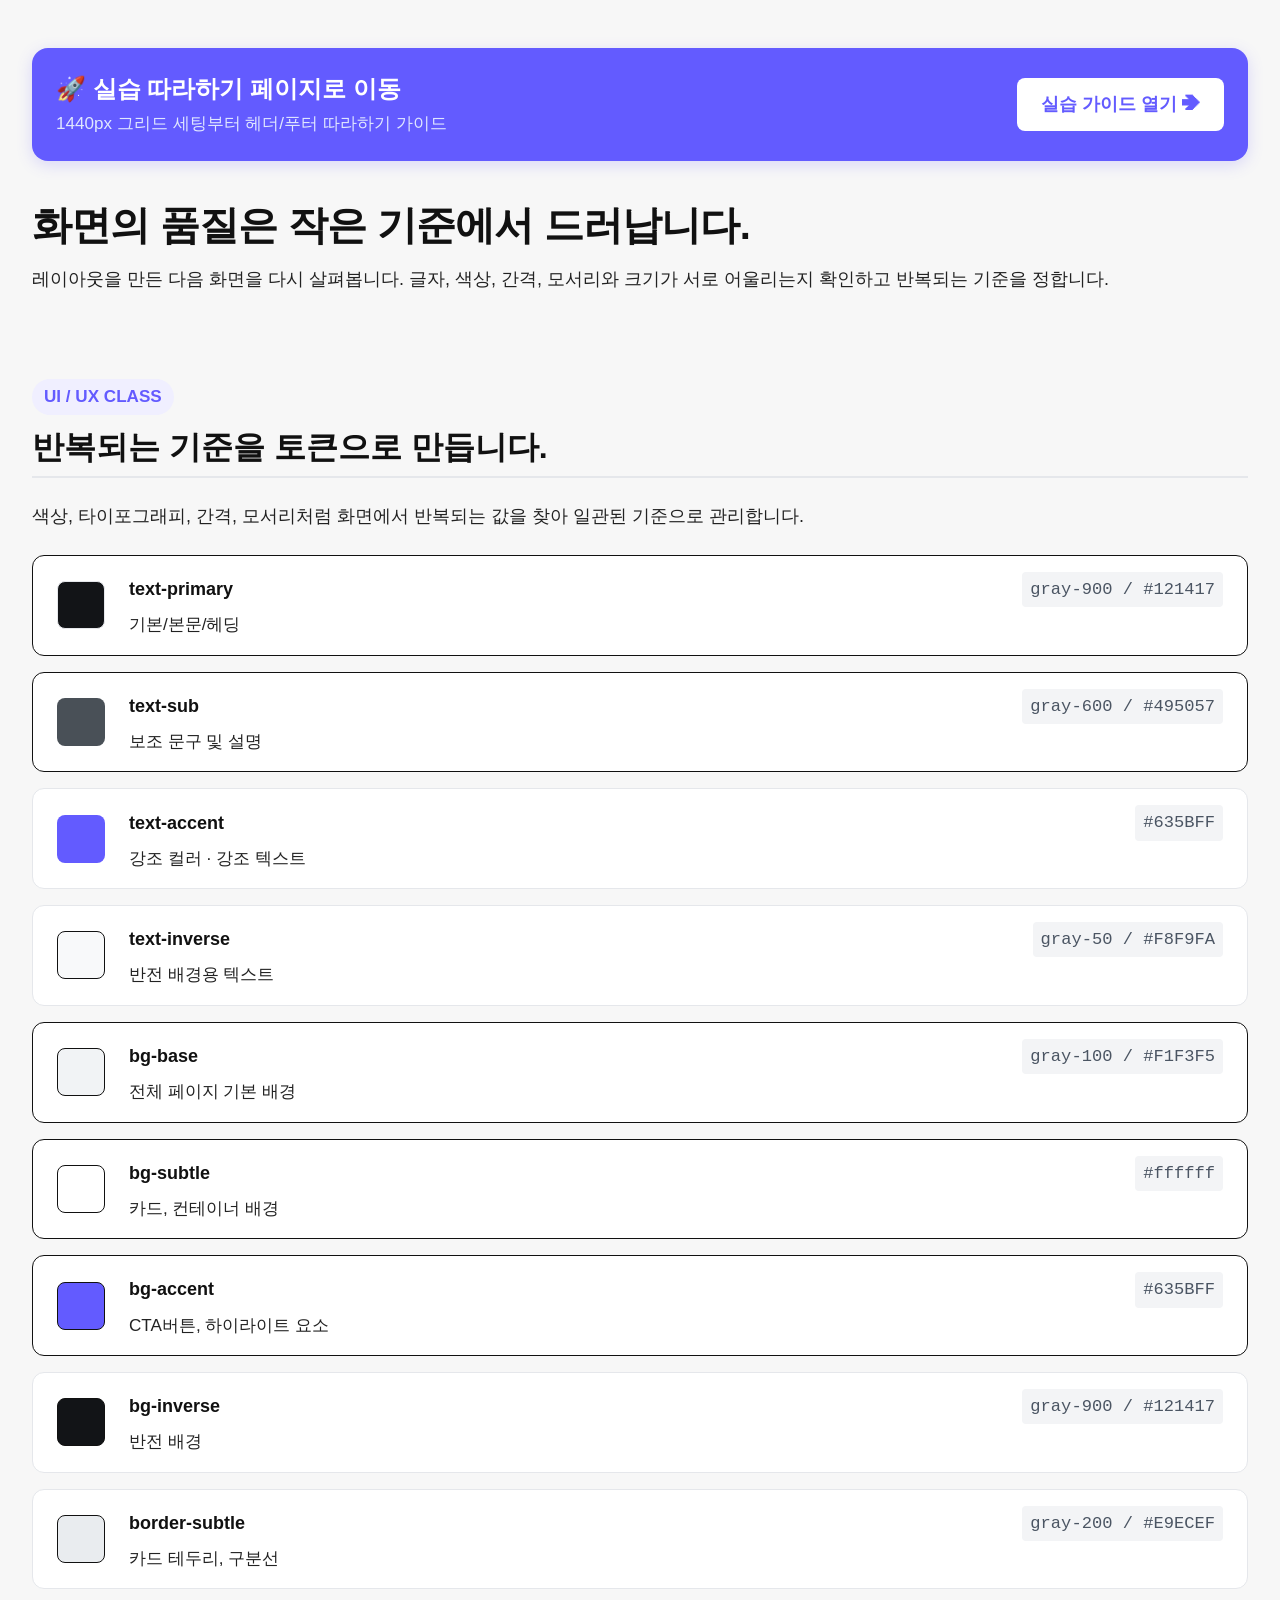
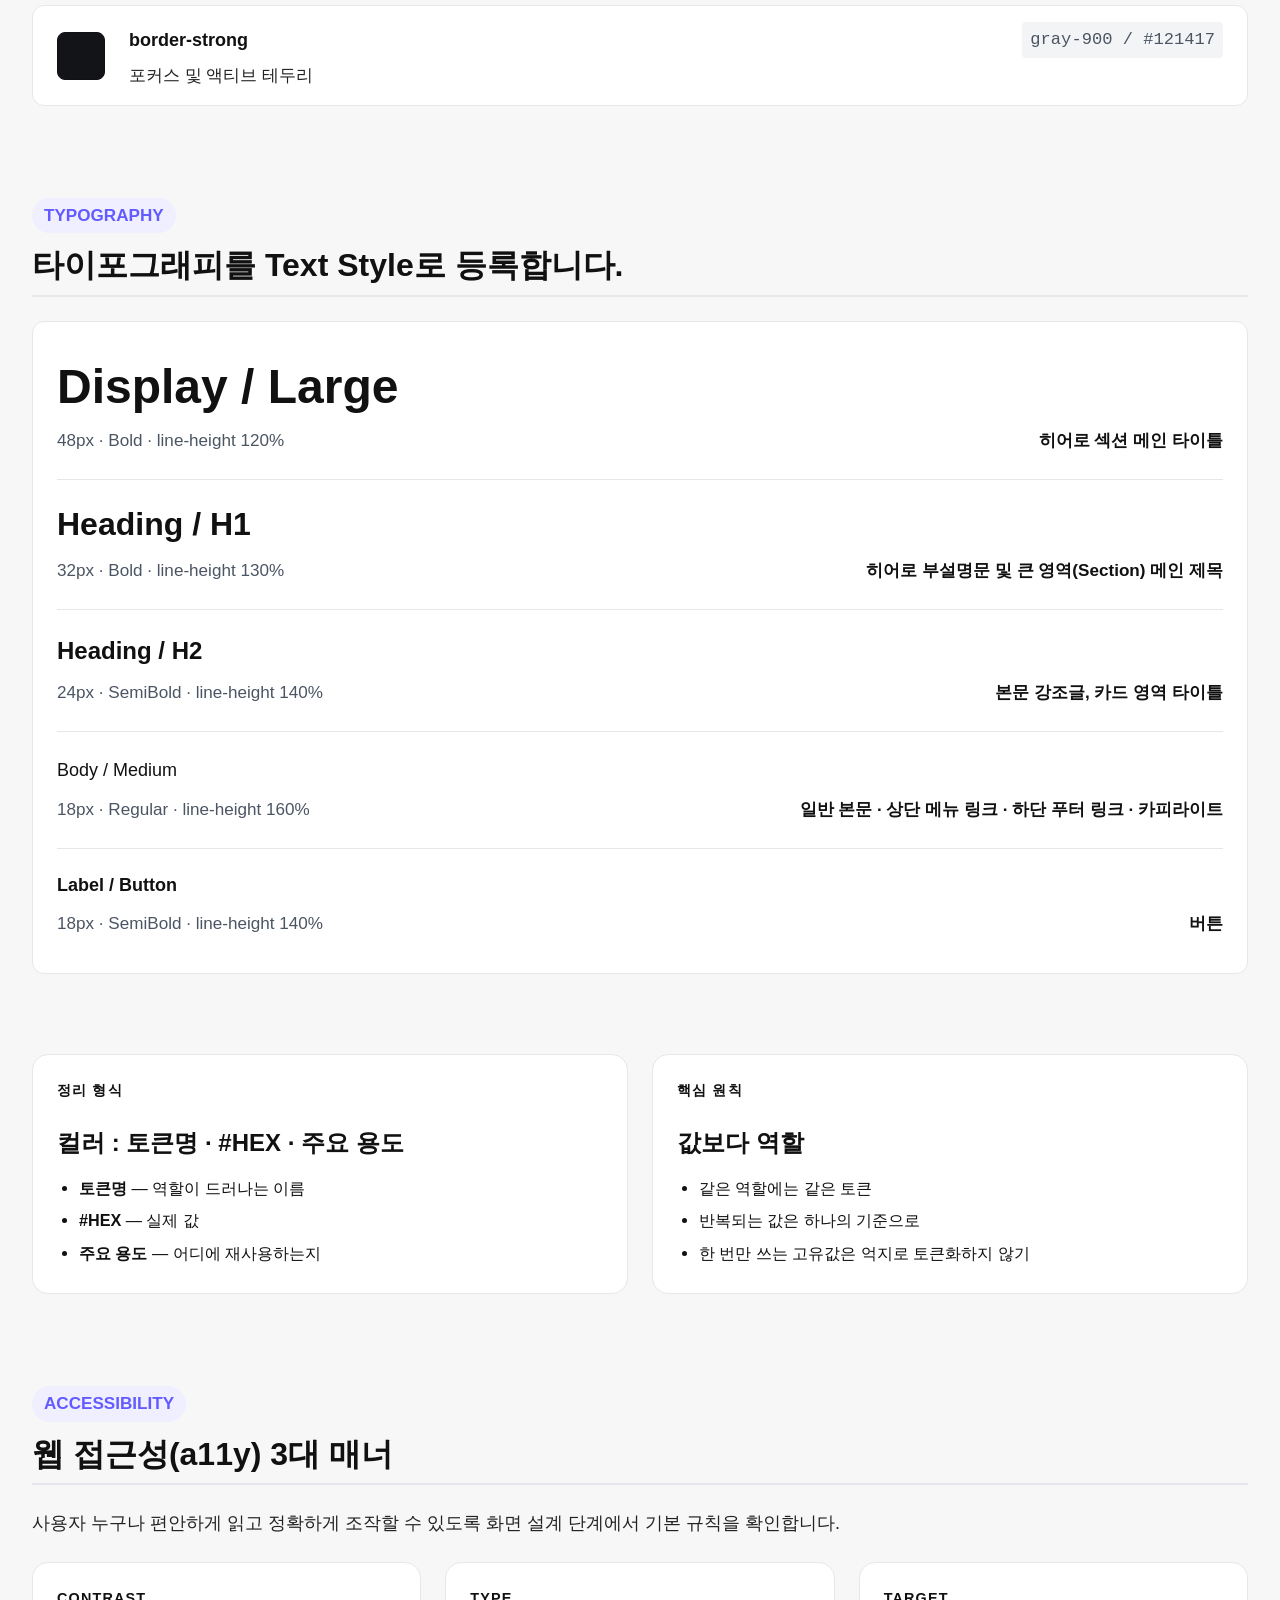
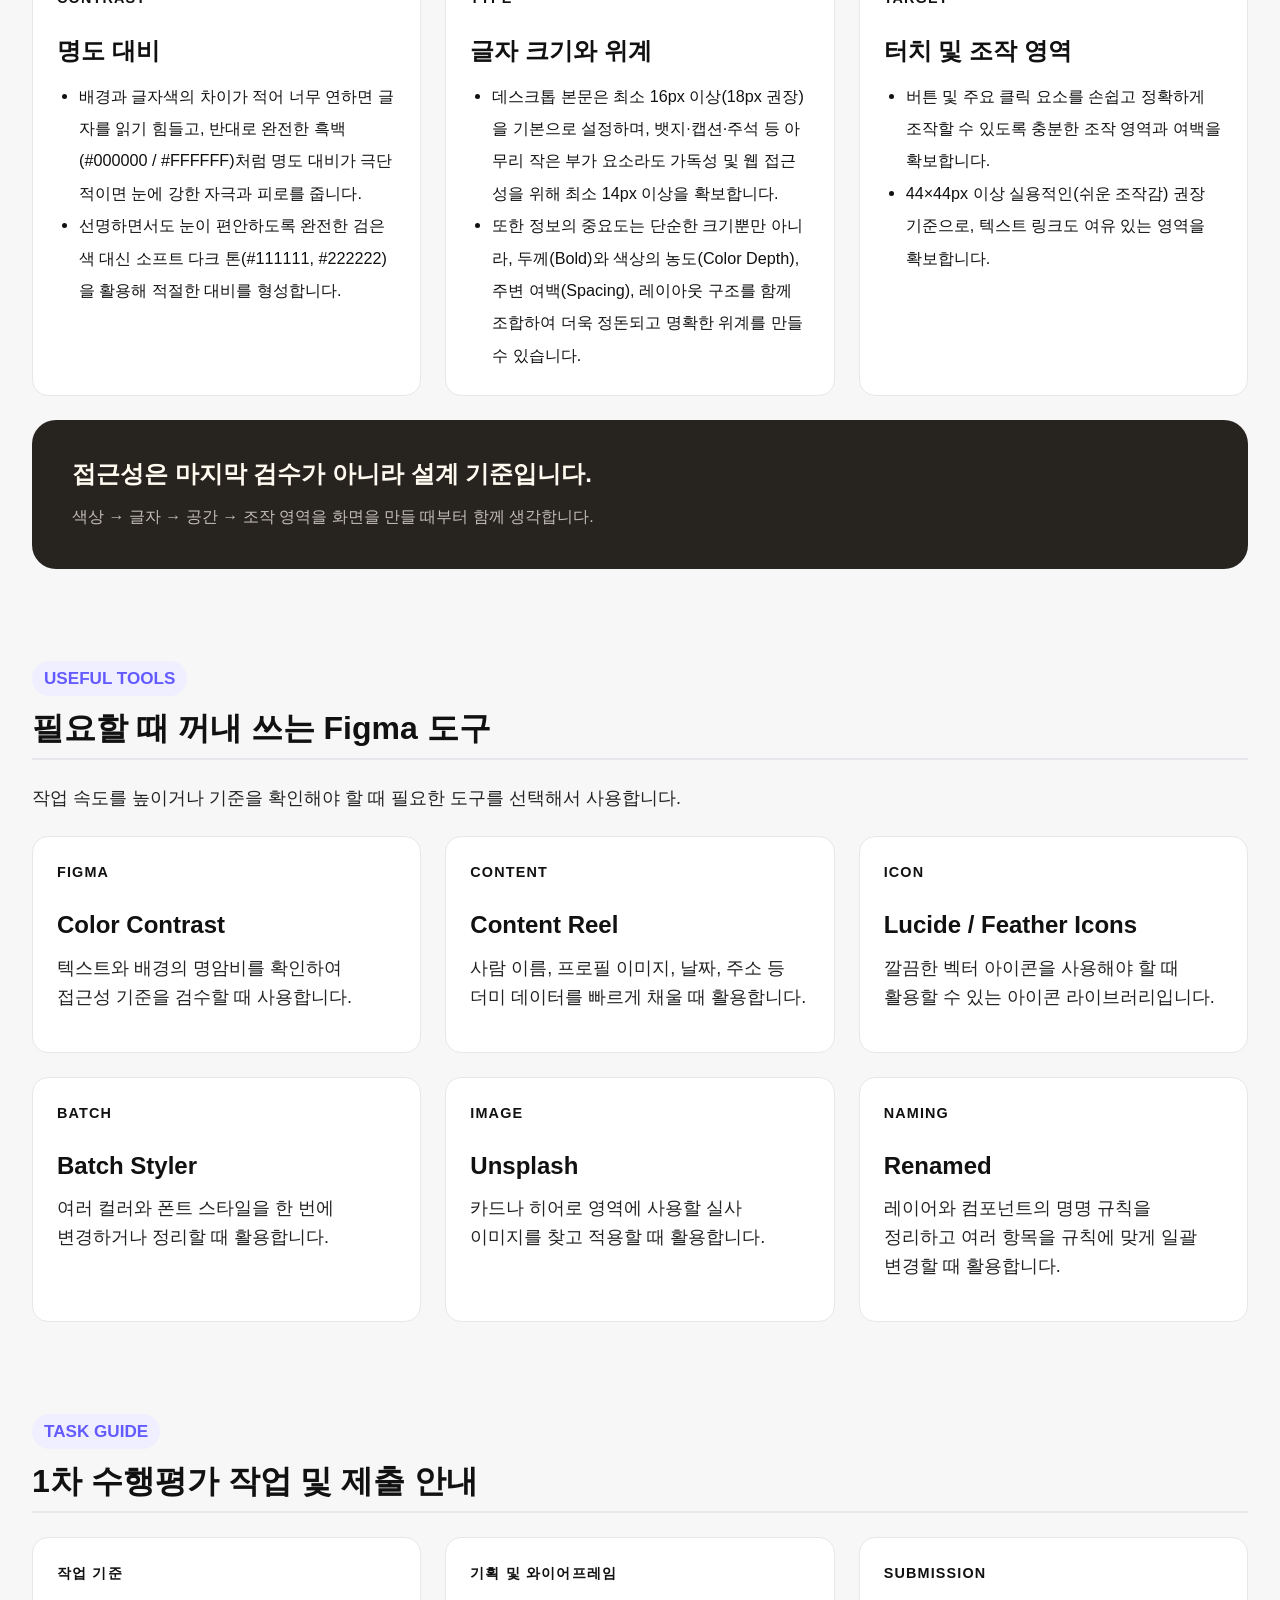
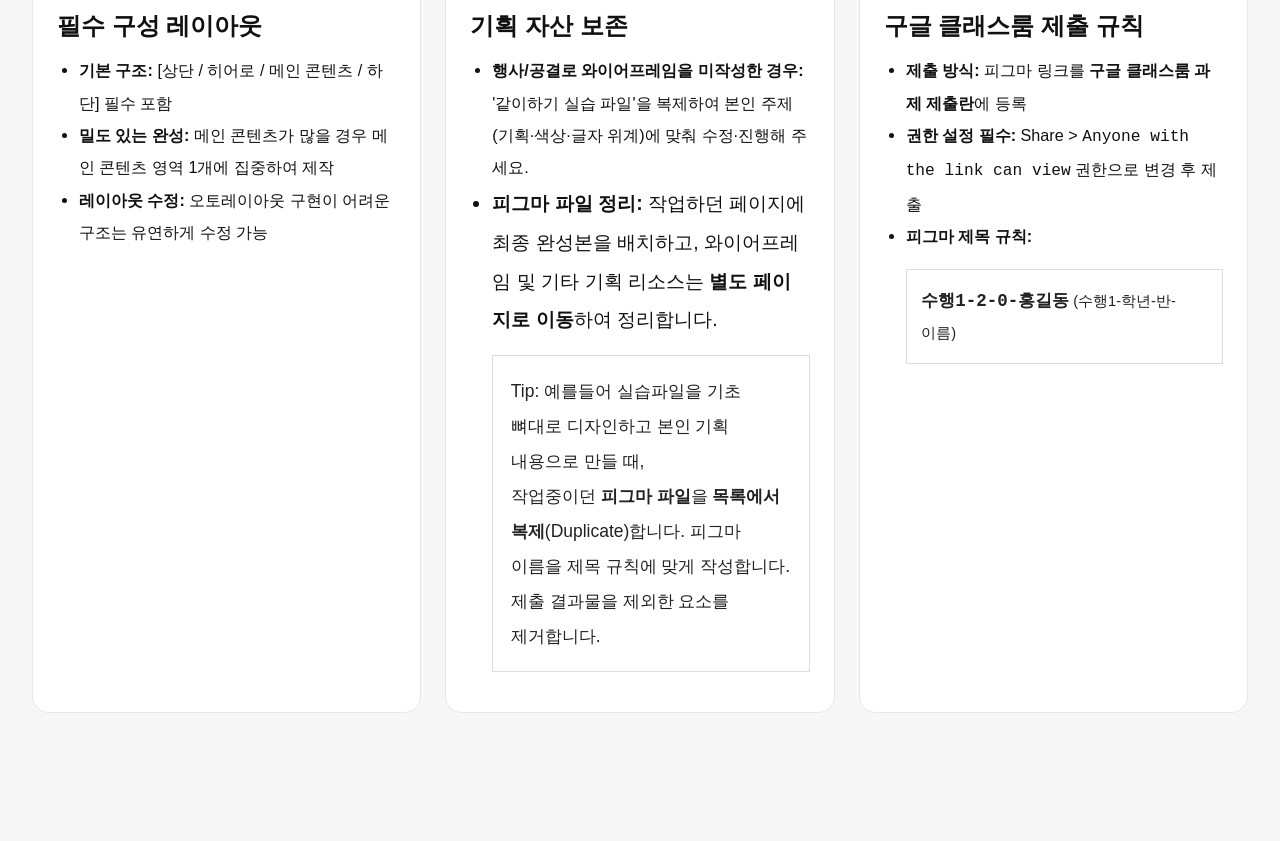
==== commit 733d8c50: "0917" ====
--- a/intro.html
+++ b/intro.html
@@ -2,7 +2,7 @@
 <html lang="ko"><head>
     <meta charset="UTF-8">
     <meta name="viewport" content="width=device-width, initial-scale=1.0">
-    <title>피그마 &amp; 웹 레이아웃 종합 레퍼런스 가이드</title>
+    <title>대소고 피그마 수업 - 화면의 기준, 토큰</title>
     <style>
         :root {
             --bg-main: #f7f7f7;
@@ -221,6 +221,7 @@
         line-height: 2;
         }
         .panel .note{margin-top:16px;font-size: .9em;}
+        .note.outline{border:1px solid #ddd;padding:1em}
         .callout{margin-top:24px;padding: 37px 40px;background: #27231f;color: #fffaf0;border-radius: 24px;}
         .callout p {margin: 0;color: color-mix(in srgb, #fffaf0 72%, transparent);font-size: 16px;line-height: 1.8;}
 
@@ -238,7 +239,7 @@
     <div class="container">
         
         <!-- TOP QUICK LINK -->
-        <div class="quick-link-banner" hidden>
+        <div class="quick-link-banner">
             <div>
                 <h3 style="color: #fff; margin-bottom: 4px;">🚀 실습 따라하기 페이지로 이동</h3>
                 <p style="color: #e0e7ff; margin-bottom: 0; font-size: .95em;">1440px 그리드 세팅부터 헤더/푸터 따라하기 가이드</p>
@@ -379,7 +380,7 @@
 
             <div class="typo-preview-list">
                 <div class="typo-item">
-                    <div class="typo-preview-text" style="font-size: 48px; font-weight: 700; line-height: 1.2;">Type / Display</div>
+                    <div class="typo-preview-text" style="font-size: 48px; font-weight: 700; line-height: 1.2;">Display / Large</div>
                     <div class="typo-meta">
                         <span class="typo-spec">48px · Bold · line-height 120%</span>
                         <span class="typo-use">히어로 섹션 메인 타이틀</span>
@@ -606,7 +607,10 @@
                     <ul>
                         <!-- <li><strong>기획 점수 반영:</strong> 와이어프레임 및 종이 로우프레임 기획은 기획력 평가 요소이므로 <u>절대 삭제하지 마세요.</u></li> -->
                         <li><strong>행사/공결로 와이어프레임을 미작성한 경우:</strong> '같이하기 실습 파일'을 복제하여 본인 주제(기획·색상·글자 위계)에 맞춰 수정·진행해 주세요.</li>
-                        <li><strong>피그마 파일 정리:</strong> 작업하던 페이지에 최종 완성본을 배치하고, 와이어프레임 및 기타 기획 리소스는 <strong>별도 페이지로 이동</strong>하여 정리합니다.</li>
+                        <li style="font-size:1.2em"><strong>피그마 파일 정리:</strong> 작업하던 페이지에 최종 완성본을 배치하고, 와이어프레임 및 기타 기획 리소스는 <strong>별도 페이지로 이동</strong>하여 정리합니다.
+                            <p class="note outline">Tip: 예를들어 실습파일을 기초 뼈대로 디자인하고 본인 기획 내용으로 만들 때,<br>
+                                작업중이던 <strong>피그마 파일</strong>을 <strong>목록에서 복제</strong>(Duplicate)합니다. 피그마 이름을 제목 규칙에 맞게 작성합니다. 제출 결과물을 제외한 요소를 제거합니다.</p>
+                        </li>
                     </ul>
                 </article>
 
@@ -617,7 +621,7 @@
                     <ul>
                         <li><strong>스타일 일관성:</strong> 정의한 Color Style과 Text Style이 전체 화면에 <u>일관되게 적용</u>되었는가?</li>
                         <li><strong>구조적 완성도:</strong> 오토레이아웃으로 레이아웃 구조를ㄴ 잡고, 상황에 필요한 피그마 기능을 적절히 활용하여 완성도 있게 구현했는가?</li>
-                        <li><strong>기획 및 위계:</strong> 레이아웃의 정보 위계와 기획 의도가 화면에 잘 반영되었는가?</li>
+                        <li><strong>기획 및 위계:</strong> 레이아웃의 정보 f위계와 기획 의도가 화면에 잘 반영되었는가?</li>
                     </ul>
                 </article>
 
@@ -630,7 +634,7 @@
                         <li><strong>권한 설정 필수:</strong> Share &gt; <code>Anyone with the link can view</code> 권한으로 변경 후 제출</li>
                         <li><strong>피그마 제목 규칙:</strong>
                             <!-- <br>• 실습 파일: <code>실습1-2-0-홍길동</code> (실습1-학년-반-이름) -->
-                            <br><code>수행1-2-0-홍길동</code> (수행1-학년-반-이름)
+                            <p class="note outline"><code style="font-size:1.2em;font-weight:600;">수행1-2-0-홍길동</code> (수행1-학년-반-이름)</p>
                         </li>
                     </ul>
                 </article>
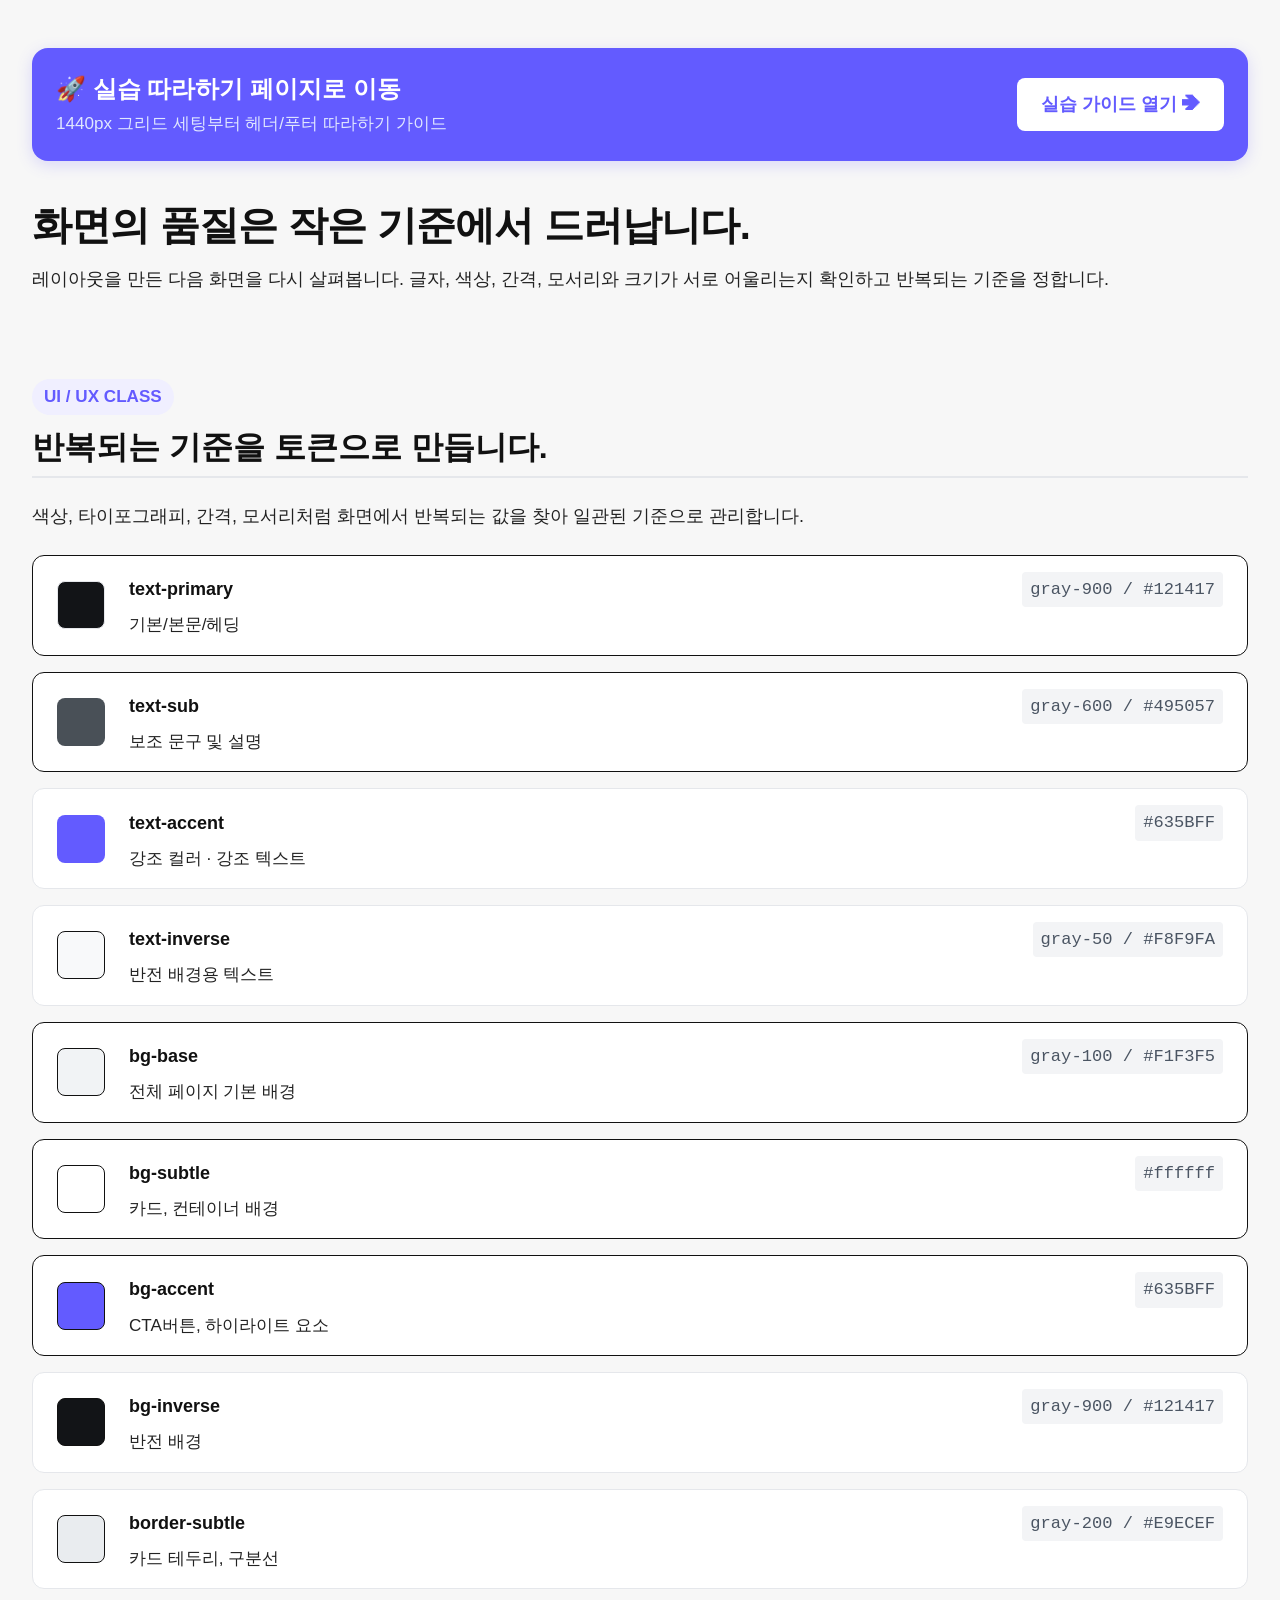
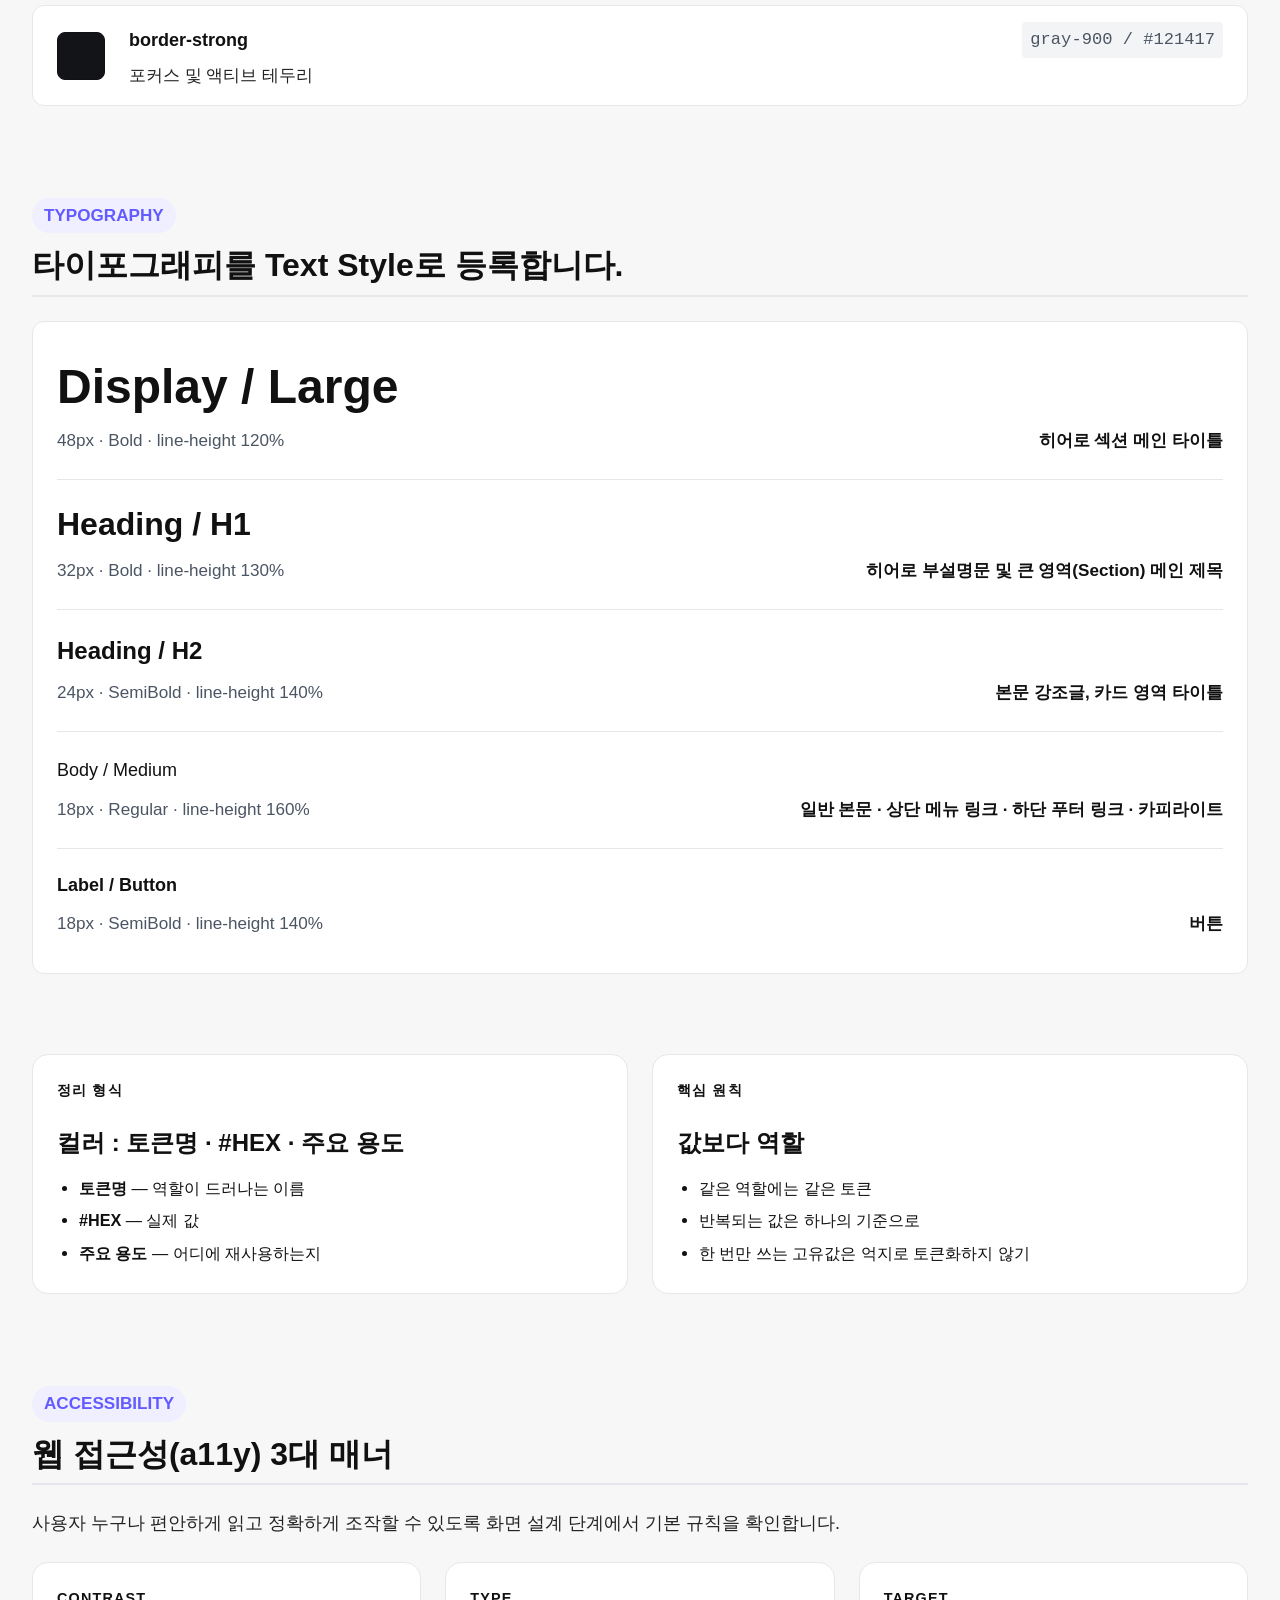
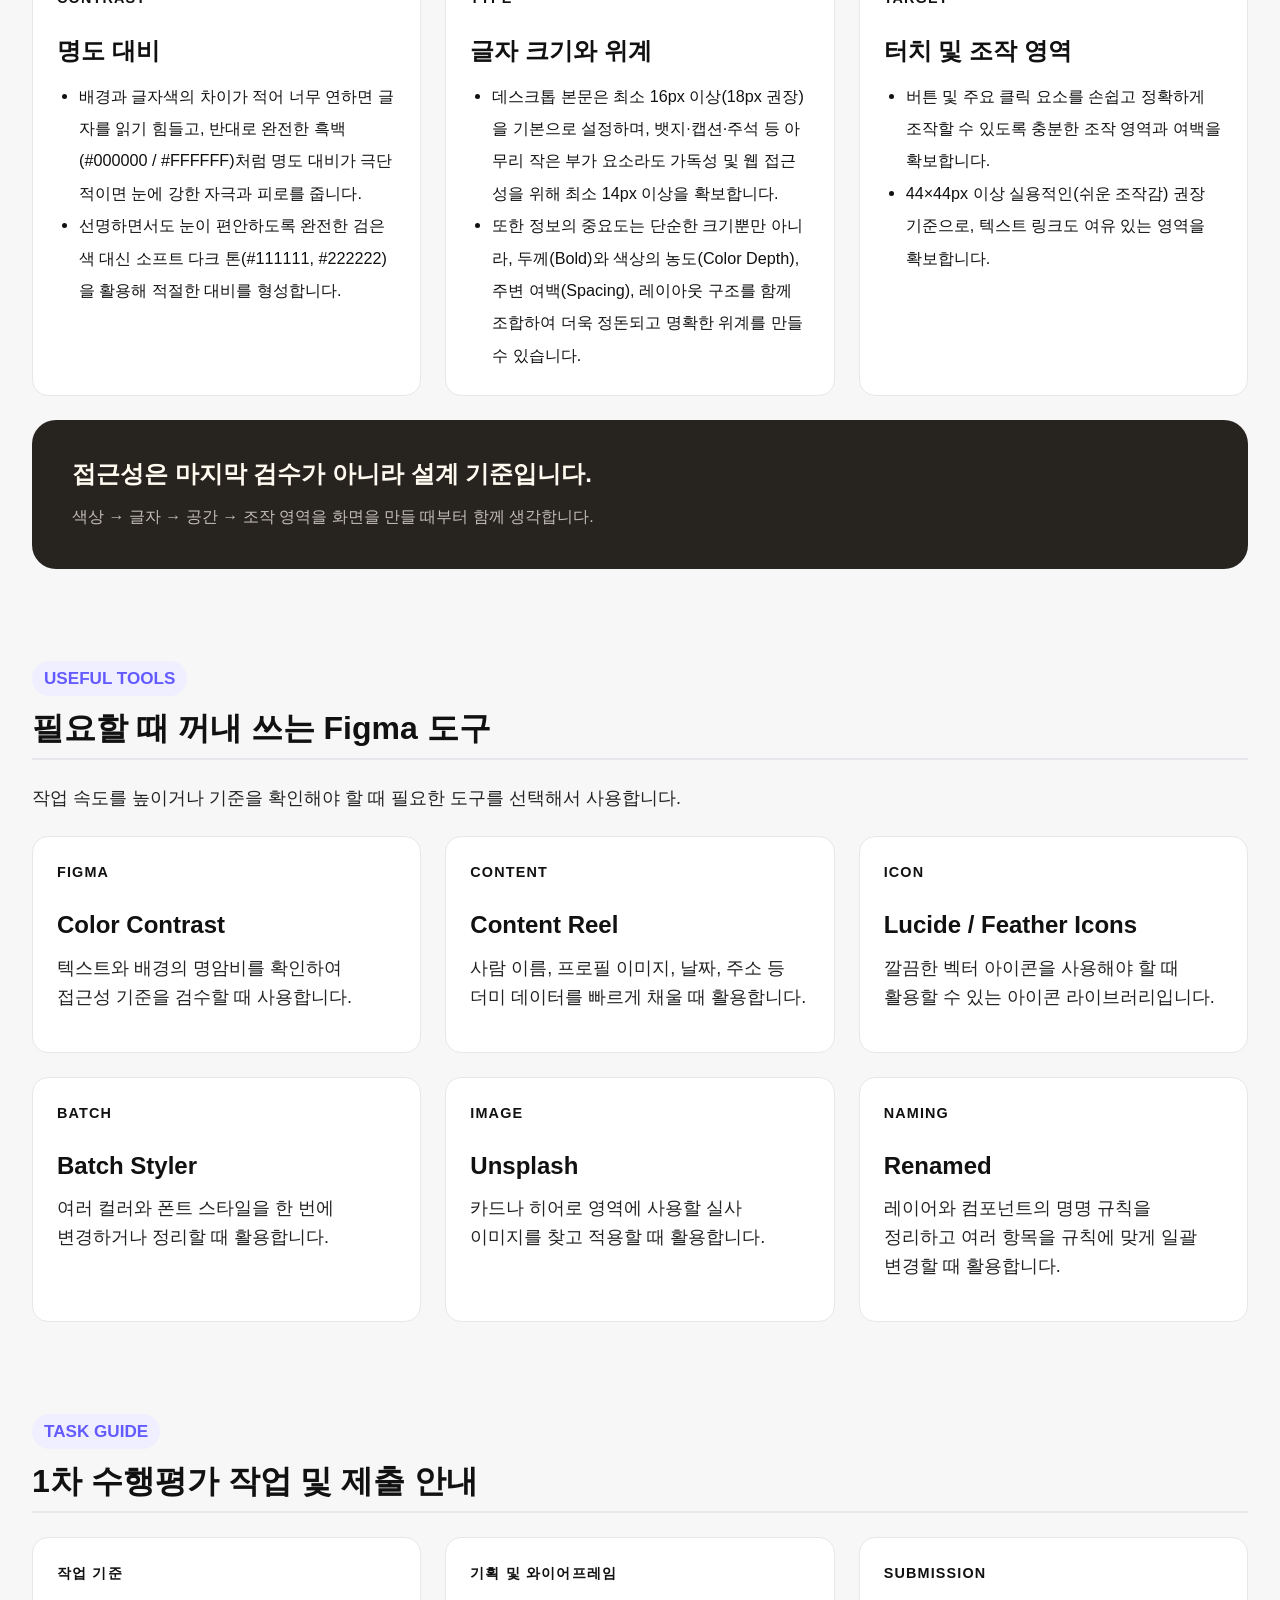
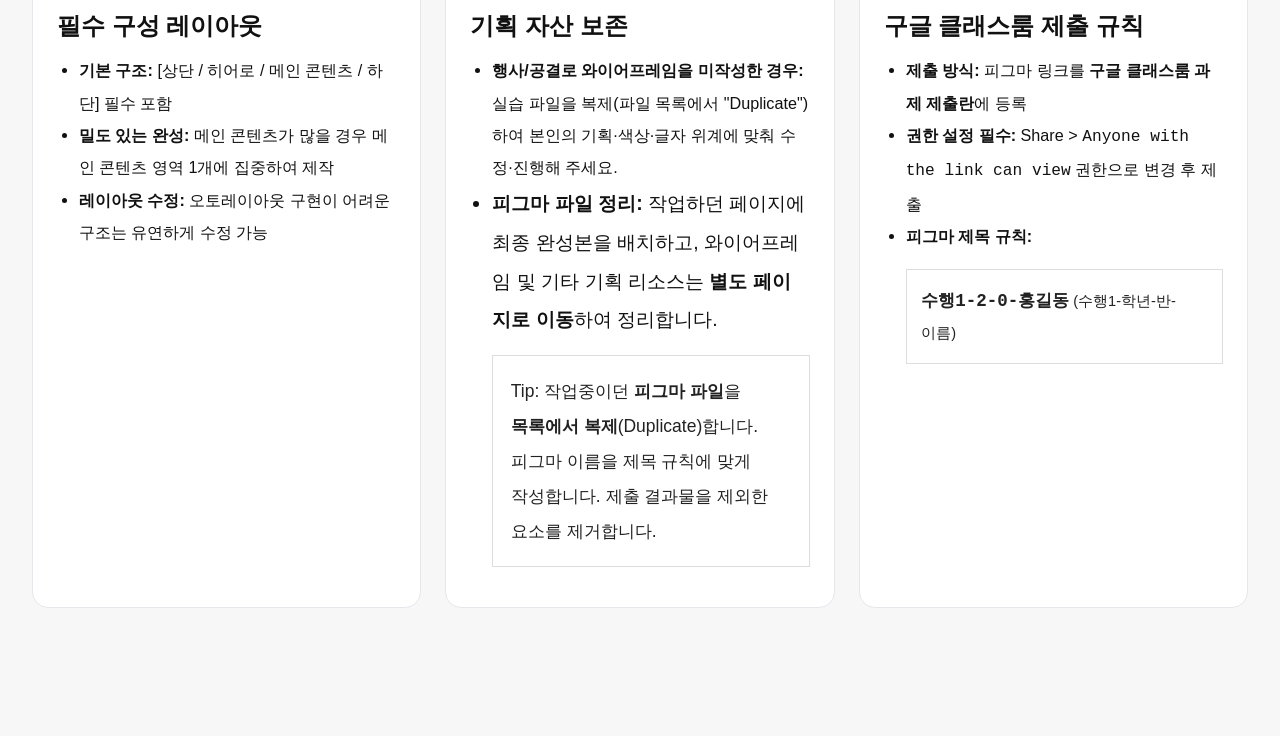
==== commit 360247fa: "09172" ====
--- a/intro.html
+++ b/intro.html
@@ -606,9 +606,9 @@
                     <h3>기획 자산 보존</h3>
                     <ul>
                         <!-- <li><strong>기획 점수 반영:</strong> 와이어프레임 및 종이 로우프레임 기획은 기획력 평가 요소이므로 <u>절대 삭제하지 마세요.</u></li> -->
-                        <li><strong>행사/공결로 와이어프레임을 미작성한 경우:</strong> '같이하기 실습 파일'을 복제하여 본인 주제(기획·색상·글자 위계)에 맞춰 수정·진행해 주세요.</li>
+                        <li><strong>행사/공결로 와이어프레임을 미작성한 경우:</strong> 실습 파일을 복제(파일 목록에서 "Duplicate")하여 본인의 기획·색상·글자 위계에 맞춰 수정·진행해 주세요.</li>
                         <li style="font-size:1.2em"><strong>피그마 파일 정리:</strong> 작업하던 페이지에 최종 완성본을 배치하고, 와이어프레임 및 기타 기획 리소스는 <strong>별도 페이지로 이동</strong>하여 정리합니다.
-                            <p class="note outline">Tip: 예를들어 실습파일을 기초 뼈대로 디자인하고 본인 기획 내용으로 만들 때,<br>
+                            <p class="note outline">Tip: 
                                 작업중이던 <strong>피그마 파일</strong>을 <strong>목록에서 복제</strong>(Duplicate)합니다. 피그마 이름을 제목 규칙에 맞게 작성합니다. 제출 결과물을 제외한 요소를 제거합니다.</p>
                         </li>
                     </ul>
